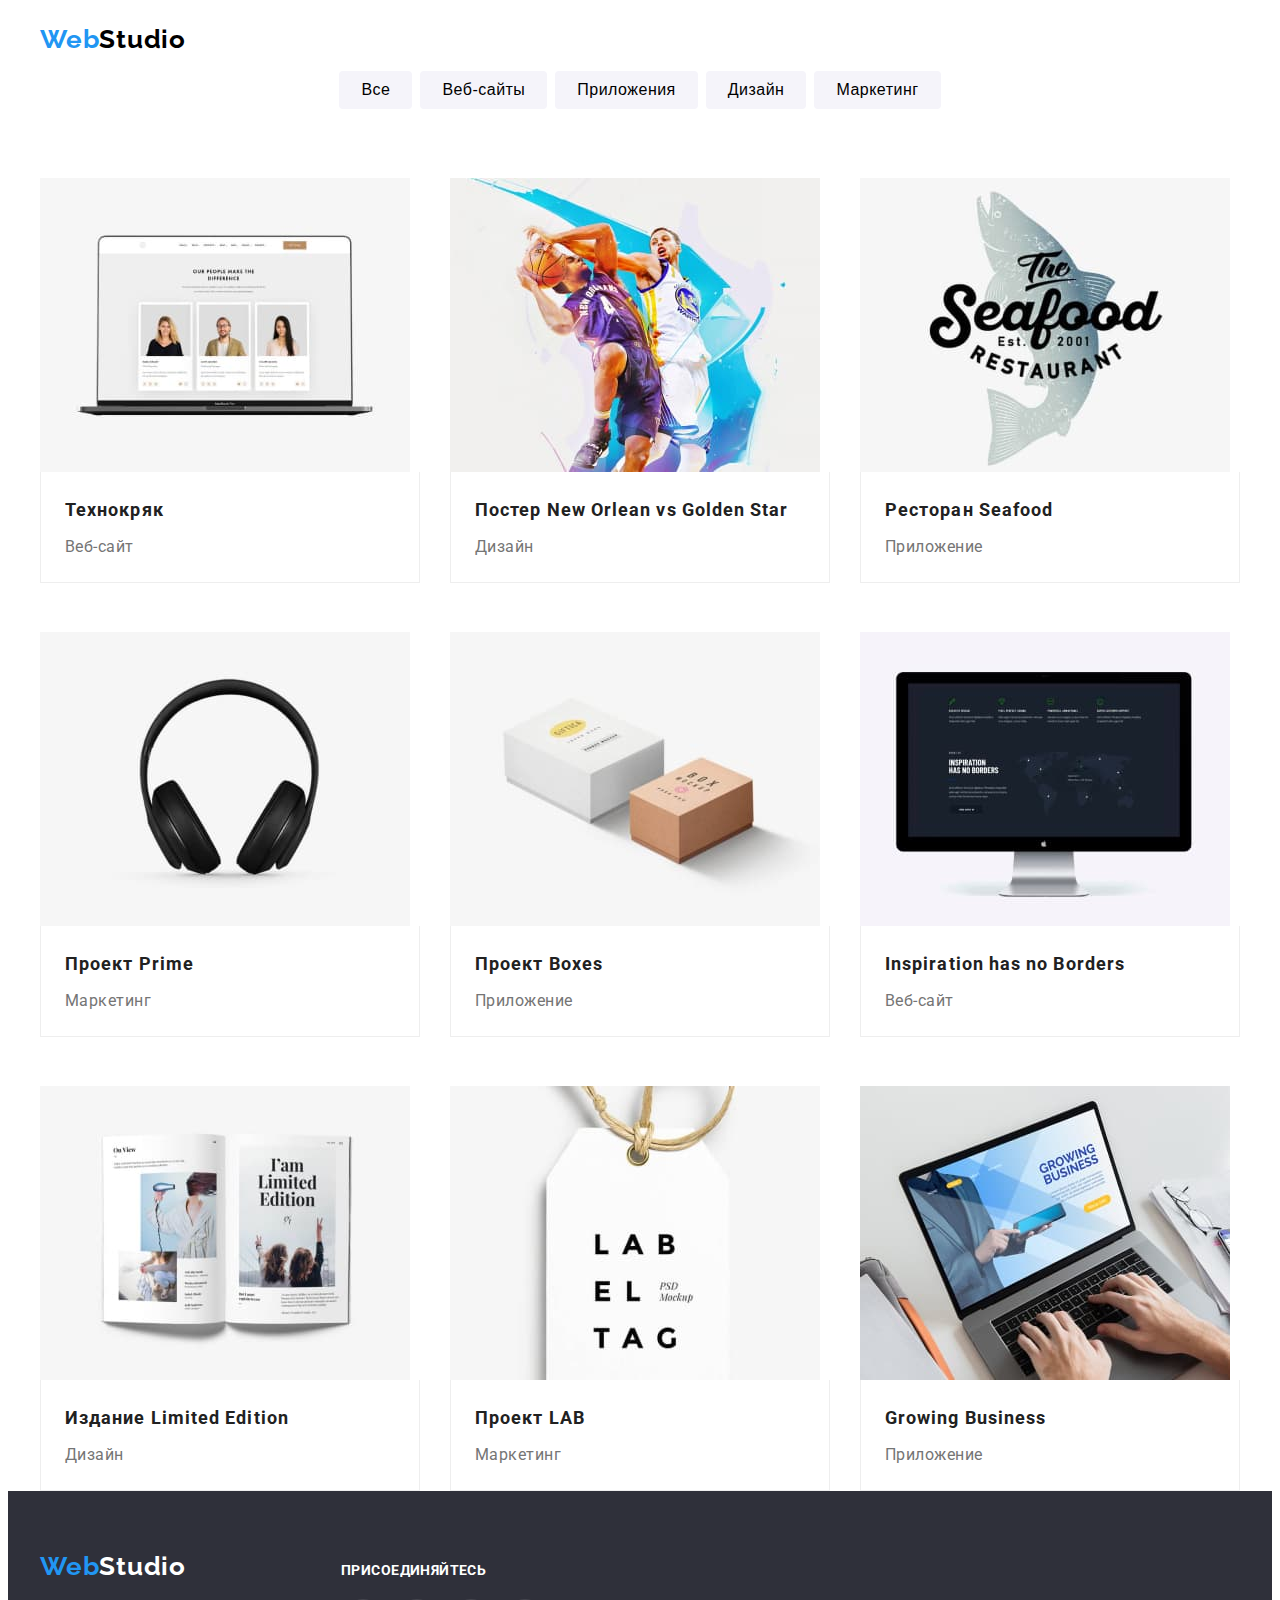
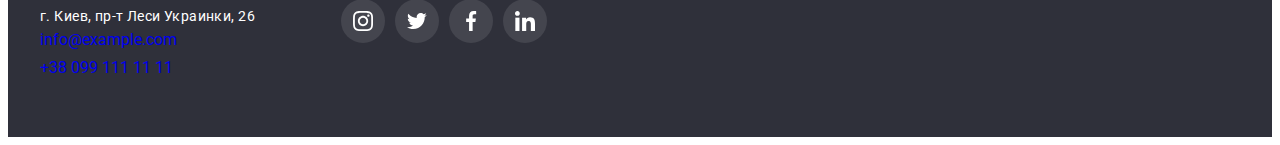
==== portfolio.html @ 6f2af901 "зробив мобільне модальне вікно" ====
<!DOCTYPE html>
<html lang="ru">

<head>
    <meta charset="UTF-8">
    <meta http-equiv="X-UA-Compatible" content="IE=edge">
    <meta name="viewport" content="width=device-width, initial-scale=1.0">
    <title lang="en">Portfolio</title>
    <link rel="stylesheet" href="https://cdnjs.cloudflare.com/ajax/libs/modern-normalize/1.0.0/modern-normalize.min.css"
        integrity="sha512-ISS7cAi1PEhQ8jnbJpJZMd29NlhNj4AWYyLOSp2CE/CsHxTCu+r+t0D2yoJudVrd0/8fTVPUVDzY5Tvli75u/g=="
        crossorigin="anonymous" />
    <link rel="preconnect" href="https://fonts.gstatic.com">
    <link
        href="https://fonts.googleapis.com/css2?family=Raleway:wght@700&family=Roboto:wght@400;500;700;900&display=swap"
        rel="stylesheet">
    <link rel="stylesheet" href="./css/main.min.css">
</head>
<body>
    <header class="header">
        <div class="container-header">
            <nav class="navigation">
                <a class="logo link" href="">
                    <h2 class="logo_text" lang="en">Web<span class="logo_white_theme">Studio</span></h2>
                </a>
                <ul class="navigation__list list">
                    <li class="navigation__list-item">
                        <a class="navigation__list-link link" href="./index.html">Студия</a>
                    </li>
                    <li class="navigation__list-item">
                        <a class="navigation__list-link link current" href="./portfolio.html">Портфолио</a>
                    </li>
                    <li class="navigation__list-item">
                        <a class="navigation__list-link link" href="">Контакты</a>
                    </li>
                </ul>
            </nav>
            
            <ul class="contacts__link list">
                <li class="contacts__link-list-item" >
                    <a class="address__list-mail link" href="mailto:info@devstudio.com" lang="en">
                        <svg class="contacts__link-envelope">
                            <use href="./images/icons.svg#icon-contacts__link-envelope-hover"></use>
                        </svg>
                        info@devstudio.com</a>
                </li>
                <li class="contacts__link-list-item" >
                    
                    <a class="address__list-tel link" href="tel:+380961111111">
                        <svg class="contacts__link-phone">
                            <use href="./images/icons.svg#icon-smartcontacts__link-phone"></use>
                        </svg>
                        +38 096 111 11 11</a>
                </li>
            </ul>
        </div>
    </header>

    <!-- MAIN -->
    <main class="portfolio">
        <section class="portfolio__navigation">
            <div class="container">
                <ul class="portfolio__navigation-modal-btn list">
                    <li class="portfolio__modal-btn-item">
                        <button class="portfolio__btn-navigation link" type="button">Все</button>
                    </li>
                    <li class="portfolio__modal-btn-item">
                        <button class="portfolio__btn-navigation link" type="button">Веб-сайты</button>
                    </li>
                    <li class="portfolio__modal-btn-item">
                        <button class="portfolio__btn-navigation link" type="button">Приложения</button>
                    </li>
                    <li class="portfolio__modal-btn-item">
                        <button class="portfolio__btn-navigation link" type="button">Дизайн</button>
                    </li>
                    <li class="portfolio__modal-btn-item">
                        <button class="portfolio__btn-navigation link" type="button">Маркетинг</button>
                    </li>
                </ul>
        
                <ul class="work-list list">
                    <li class="work-list__item">
                        <a href="" class="work-list__link link">
                            <div class="work-list__content-wrapper">
                                <img src="./images/portfolio/portfolio-img-3.jpg" alt="Photo" width="370" height="294">
                                    <p class="overlay">Технокряк это современная площадка распространения коронавируса. Компании используют эту платформу для цифрового
                                    шпионажа и атак на защищённые сервера конкурентов.</p>
                                </div>
                            <div class="work-list__container-wrapper">
                                <h3 class="work-list__title">Технокряк</h3>
                            <p class="work-list__description">Веб-сайт</p>    
                            </div>
                        </a>
                    </li>
                    <li class="work-list__item">
                        <a href="" class="work-list__link link">
                            <div class="work-list__content-wrapper">
                                <img src="./images/portfolio/portfolio-img-2.jpg" alt="Photo" width="370" height="294">
                                    <p class="overlay">Технокряк это современная площадка распространения коронавируса. Компании используют эту платформу для цифрового
                                    шпионажа и атак на защищённые сервера конкурентов.</p>
                            </div>
                                <div class="work-list__container-wrapper">
                                    <h3 class="work-list__title">Постер <span lang="en">New Orlean vs Golden Star</span></h3>
                                    <p class="work-list__description">Дизайн</p>    
                                </div>
                            </a>
                    </li>
                    <li class="work-list__item">
                        <a href="" class="work-list__link link">
                            <div class="work-list__content-wrapper">
                                <img src="./images/portfolio/portfolio-img-1.jpg" alt="Photo" width="370" height="294">
                                    <p class="overlay">Технокряк это современная площадка распространения коронавируса. Компании используют эту платформу для цифрового
                                    шпионажа и атак на защищённые сервера конкурентов.</p>
                            </div>
                                <div class="work-list__container-wrapper">
                                    <h3 class="work-list__title">Ресторан <span lang="en">Seafood</span></h3>
                                        <p class="work-list__description">Приложение</p>    
                                </div>
                            </a>
                    </li>
                    <li class="work-list__item">
                            <a href="" class="work-list__link link">
                                <div class="work-list__content-wrapper">
                                    <img src="./images/portfolio/portfolio-img-4.jpg" alt="Photo" width="370" height="294">
                                        <p class="overlay">Технокряк это современная площадка распространения коронавируса. Компании используют эту платформу для цифрового
                                    шпионажа и атак на защищённые сервера конкурентов.</p>
                                </div>
                                    <div class="work-list__container-wrapper">
                                        <h3 class="work-list__title">Проект <span lang="en">Prime</span></h3>
                                            <p class="work-list__description">Маркетинг</p>    
                                    </div>
                            </a>
                    </li>
                    <li class="work-list__item">
                        <a href="" class="work-list__link link">
                            <div class="work-list__content-wrapper">
                                <img src="./images/portfolio/portfolio-img-5.jpg" alt="Photo" width="370" height="294">
                                    <p class="overlay">Технокряк это современная площадка распространения коронавируса. Компании используют эту платформу для цифрового
                                    шпионажа и атак на защищённые сервера конкурентов.</p>
                            </div>
                                <div class="work-list__container-wrapper">
                                        <h3 class="work-list__title">Проект <span lang="en">Boxes</span></h3>
                                        <p class="work-list__description">Приложение</p>    
                                    </div>
                                </a>
                    </li>
                    <li class="work-list__item">
                        <a href="" class="work-list__link link">
                            <div class="work-list__content-wrapper">
                                <img src="./images/portfolio/portfolio-img-6.jpg" alt="Photo" width="370" height="294">
                                    <p class="overlay">Технокряк это современная площадка распространения коронавируса. Компании используют эту платформу для цифрового
                                    шпионажа и атак на защищённые сервера конкурентов.</p>
                            </div>
                            <div class="work-list__container-wrapper">
                                <h3 class="work-list__title" lang="en">Inspiration has no Borders</h3>
                                    <p class="work-list__description">Веб-сайт</p>  
                                </div>
                            </a>
                    </li>
                    <li class="work-list__item">
                        <a href="" class="work-list__link link">
                            <div class="work-list__content-wrapper">
                                <img src="./images/portfolio/portfolio-img-7.jpg" alt="Photo" width="370" height="294">
                                    <p class="overlay">Технокряк это современная площадка распространения коронавируса. Компании используют эту платформу для цифрового
                                    шпионажа и атак на защищённые сервера конкурентов.</p>
                            </div>
                                <div class="work-list__container-wrapper">
                                    <h3 class="work-list__title">Издание <span lang="en">Limited Edition</span></h3>
                                        <p class="work-list__description">Дизайн</p>    
                            </div>
                        </a>
                    </li>
                    <li class="work-list__item">
                        <a href="" class="work-list__link link">
                            <div class="work-list__content-wrapper">
                                <img src="./images/portfolio/portfolio-img-8.jpg" alt="Photo" width="370" height="294">
                                    <p class="overlay">Технокряк это современная площадка распространения коронавируса. Компании используют эту платформу для цифрового
                                    шпионажа и атак на защищённые сервера конкурентов.</p>
                            </div>
                                <div class="work-list__container-wrapper">
                                    <h3 class="work-list__title">Проект <span lang="en">LAB</span></h3>
                                        <p class="work-list__description">Маркетинг</p>    
                            </div>
                        </a>
                    </li>
                    <li class="work-list__item">
                        <a href="" class="work-list__link link">
                            <div class="work-list__content-wrapper">
                                <img src="./images/portfolio/portfolio-img-9.jpg" alt="Photo" width="370" height="294">
                                    <p class="overlay">Технокряк это современная площадка распространения коронавируса. Компании используют эту платформу для цифрового
                                    шпионажа и атак на защищённые сервера конкурентов.</p>
                            </div>
                                <div class="work-list__container-wrapper">
                                    <h3 class="work-list__title"><span lang="en">Growing Business</span></h3>
                                        <p class="work-list__description">Приложение</p>    
                            </div>
                        </a>
                    </li>
                </ul>
            </div>
        </section>
    </main> 

    <footer class="footer">
        <div class="container-logo">
            <div class="container-address ">
                <nav class="navigation">
                    <a class="logo link" href="">
                            <h2 class="logo_text" lang="en">Web<span class="logo_dark_theme">Studio</span></h2>
                        </a>
                </nav>
                
                <address class="address">
                    <ul class="address__list list">
                        <li class="address__list-item" >
                            <a class="address__list-contact link" href="https://goo.gl/maps/BmeUKQfHhDsBWqQn6" target="_blank" rel="noopener noreferrer">г. Киев,
                                пр-т Леси Украинки, 26</a>
                            </li>
                            <li class="addres__list-item" >
                            <a class="address__list-mail link" href="mailto:info@example.com" lang="en">info@example.com</a>
                        </li>
                        <li class="addres__list-item" >
                            <a class="address__list-tel link" href="tel:+380991111111">+38 099 111 11 11</a>
                        </li>
                    </ul>
                </address>
            </div>
            
            <div class="container-footer">
                <h2 class="title-footer">присоединяйтесь</h2>
                
                <ul class="my-team__social-list-footer list">
                    <li class="my-team__social-link-item">
                        <a href="" class="footer-my-team__social-list-link link">
                            <svg class="footer-my-team__social-list-icon">
                                <use href="./images/icons.svg#icon-instagram"></use>
                            </svg>
                        </a>
                    </li>
                    <li class="my-team__social-link-item">
                        <a href="" class="footer-my-team__social-list-link link">
                            <svg class="footer-my-team__social-list-icon">
                                <use href="./images/icons.svg#icon-Group"></use>
                            </svg>
                        </a>
                    </li>
                    <li class="my-team__social-link-item">
                        <a href="" class="footer-my-team__social-list-link link">
                            <svg class="footer-my-team__social-list-icon">
                                <use href="./images/icons.svg#icon-facebook"></use>
                            </svg>
                        </a>
                    </li>
                    <li class="my-team__social-link-item">
                        <a href="" class="footer-my-team__social-list-link link">
                            <svg class="footer-my-team__social-list-icon">
                                <use href="./images/icons.svg#icon-linkedin"></use>
                            </svg>
                        </a>
                    </li>
                </ul>
            </div>
        </div>
    </footer>   
</body>
</html>
---- css/main.min.css ----
:root{--main-font: 'Roboto', sans-serif;--secondary-font: 'Raleway', sans-serif;--accent-color: #2196F3;--section-pt: 95px;--section-pb: 95px}.visually-hidden{position:absolute !important;clip:rect(1px 1px 1px 1px);clip:rect(1px, 1px, 1px, 1px);padding:0 !important;border:0 !important;height:1px !important;width:1px !important;overflow:hidden}body{font-family:var(--main-font);color:#212121}.link{text-decoration:none}.list{list-style:none}.address{font-style:normal;margin-top:20px;width:231px}h1,h2,h3,h4,h5,h6,p{margin:0}ul,ol{margin:0;padding:0}img{display:block}.container-header{padding-right:15px;padding-left:15px;display:flex;justify-content:space-between}@media screen and (min-width: 480px){.container-header{width:480px;margin:0 auto}}@media screen and (min-width: 768px){.container-header{width:768px}}@media screen and (min-width: 1200px){.container-header{width:1200px}}.container{padding-right:15px;padding-left:15px}@media screen and (min-width: 480px){.container{width:480px;margin:0 auto}}@media screen and (min-width: 768px){.container{width:768px}}@media screen and (min-width: 1200px){.container{width:1200px}}.header{padding-top:16px;padding-bottom:16px}.navigation__list{display:none}.contacts__link{display:none}.burger-btn{background-color:transparent;border:none;padding:0;padding-top:10px;padding-right:15px}.mobile-menu__close-btn{background-color:transparent;border:none;padding:0}.burger-icon{width:40px;height:40px;fill:#212121}.mobile-menu{position:fixed;top:0;left:50%;width:100vw;max-width:480px;height:100vh;background-color:red;padding:48px 40px;transform:translateY(-100%) translateX(-50%);transition:transform 250ms cubic-bezier(0.4, 10, 0.2, 1)}.is-open{transform:translateY(0) translateX(-50%)}.mob-menu__social-list{display:flex}.mobile-menu__close-btn{position:absolute;top:10px;right:15px}.mobile-menu__close-icon{height:40px;width:40px}.mobile-menu__item:not(:last-child){margin-bottom:32px}.mobile-menu__contact-list{margin-top:302px;margin-bottom:64px}.mobile-menu__link{font-weight:500;font-size:40px;line-height:1.18;letter-spacing:0.02em;color:#212121}.mobile-menu__contact-phone{font-weight:500;font-size:34px;line-height:1.18;letter-spacing:0.02em;color:#2196F3}.mobile-menu__contact-phone{margin-bottom:32px}.mob-menu__social-item:not(:last-child){margin-right:20px}.mobile-menu__contact-mail{font-weight:500;font-size:24px;line-height:1.17;letter-spacing:0.02em;color:#757575}.mob-menu__social-item{font-weight:500;font-size:18px;line-height:1.22;letter-spacing:0.02em;color:#2196F3}.title{font-weight:700;font-size:36px;line-height:1.17;text-align:center;letter-spacing:0.03em;margin-bottom:50px}.my-team__social-list{display:flex;align-items:center;justify-content:space-between}.my-team__social-list-link{display:flex;justify-content:center;align-items:center;width:44px;height:44px;border-radius:50%;background-color:#fff;transition:background-color 250ms cubic-bezier(0.4, 0, 0.2, 1)}.my-team__social-list-link:hover,.my-team__social-list-link:focus{background-color:var(--accent-color)}.my-team__social-list-link:hover .my-team__social-list-icon,.my-team__social-list-link:focus .my-team__social-list-icon{fill:#FFFFFF}.my-team__social-list-icon{fill:#AFB1B8;width:20px;height:20px;transition:fill 250ms cubic-bezier(0.4, 0, 0.2, 1)}.modal-btn{margin-left:auto;margin-right:auto;min-width:200px;padding:10px 32px;font-weight:700;font-size:16px;line-height:1.88;display:flex;align-items:center;text-align:center;letter-spacing:0.06em;color:#FFFFFF;border-radius:4px;background-color:var(--accent-color);border:none;transition:background-color 250ms cubic-bezier(0.4, 0, 0.2, 1)}.modal-btn:hover,.modal-btn:focus{background-color:#188CE8;cursor:pointer}.logo_text{font-family:var(--secondary-font);font-weight:700;font-size:26px;line-height:1.19;letter-spacing:0.03em;color:var(--accent-color)}.logo_dark_theme{color:#FFFFFF}.logo_white_theme{color:#000000}.navigation{display:flex;align-items:center}.hero__title{margin-right:auto;margin-left:auto;margin-bottom:30px;font-weight:900;font-size:44px;line-height:1.36;text-align:center;letter-spacing:0.06em;text-transform:uppercase;color:#FFFFFF}.hero{max-width:1600px;width:100%;padding-bottom:105px;padding-top:200px;background-image:linear-gradient(rgba(47,48,58,0.4), rgba(47,48,58,0.4)),url("../images/hero/bc.jpg");background-repeat:no-repeat;background-size:cover;margin-right:auto;margin-left:auto}.about-us__advantages-list-count{font-weight:700;font-size:14px;line-height:1.14;letter-spacing:0.03em;text-transform:uppercase}.about-us__advantages-list-description{font-weight:400;font-size:14px;line-height:1.71;letter-spacing:0.03em;color:#757575}.about-us__advantages-list-description{margin-top:10px}.my-team__job-post{font-weight:400;font-size:16px;line-height:1.19;text-align:center;letter-spacing:0.03em;color:#757575;margin-bottom:16px}.my-team{width:100%;background-color:#F5F4FA;margin:0 auto;padding-left:15px;padding-right:15px}.about-us__list{display:flex;align-items:center;margin-left:-30px;margin-top:-30px}.about-us__suptitle{flex-basis:calc(100% / 4 - 30px);margin-left:30px;margin-top:30px}.work-from{margin-left:-30px;margin-top:-30px;display:flex;align-items:center}.work-from__list-item{flex-basis:calc(100% / 3 - 30px);margin-left:30px;margin-top:30px}.about-us__picture_img{display:flex;align-items:center;justify-content:center;width:270px;height:120px;background:#F5F4FA;border-radius:4px;margin-bottom:30px}.about-us__picture-item{width:70px;height:70px}.my-team__parametr-img{width:270px;height:260px}.my-team__list{display:flex;align-items:center;margin-left:-30px;margin-top:-30px}.my-team__link-item{flex-basis:calc(100% / 3 - 30px);margin-left:30px;margin-top:30px;box-shadow:0px 1px 3px rgba(0,0,0,0.12),0px 1px 1px rgba(0,0,0,0.14),0px 2px 1px rgba(0,0,0,0.2)}.my-team__name-job-wrapper{padding-top:30px;padding-bottom:30px;padding-left:32px;padding-right:32px;border-radius:0px 0px 4px 4px;border-top:none;background-color:#fff}.current{color:#2196F3}.about-us-img{width:100%}.our-work__regular-client-link{display:flex;align-items:center;justify-content:center;height:90px;width:170px;fill:#AFB1B8;transition:fill 250ms cubic-bezier(0.4, 0, 0.2, 1),border 250ms cubic-bezier(0.4, 0, 0.2, 1)}.our-work__regular-client-list{display:flex;align-items:center;justify-content:space-between}.our-work__regular-client-list-icon{transition:fill 250ms cubic-bezier(0.4, 0, 0.2, 1),border 250ms cubic-bezier(0.4, 0, 0.2, 1)}.our-work__regular-client-link:hover .our-work__regular-client-list-icon,.our-work__regular-client-link:focus .our-work__regular-client-list-icon{fill:var(--accent-color)}.our-work__regular-client-link{border:1px solid #AFB1B8;box-sizing:border-box;border-radius:4px}.our-work__regular-client-link:hover,.our-work__regular-client-link:focus{border:1px solid #2196F3}.work-from__wrapper-about-containet{position:relative;justify-content:center}.work-from__wrapper-list-item{position:absolute;left:0;bottom:0;display:flex;padding-top:27px;padding-bottom:27px;width:100%;justify-content:center;font-style:normal;font-weight:700;font-size:14px;line-height:1.14;text-align:center;letter-spacing:0.03em;text-transform:uppercase;color:#FFFFFF;background-color:rgba(47,48,58,0.8)}.container-img{padding-bottom:var(--section-pb);width:1200px;margin:0 auto;padding-left:15px;padding-right:15px}.my-team__suptitle{font-weight:500;font-size:16px;line-height:1.19;text-align:center;letter-spacing:0.03em;margin-bottom:10px}.portfolio__btn-navigation{background-color:#F5F4FA;padding:6px 22px;font-weight:500;font-size:16px;line-height:1.63;text-align:center;letter-spacing:0.03em;border:none;border-radius:4px;transition:background-color 250ms cubic-bezier(0.4, 0, 0.2, 1)}.portfolio__btn-navigation:focus,.portfolio__btn-navigation:hover{background-color:var(--accent-color);cursor:pointer;color:#FFFFFF}.portfolio__modal-btn-item:hover,.portfolio__modal-btn-item:focus{box-shadow:0px 3px 1px rgba(0,0,0,0.1),0px 1px 2px rgba(0,0,0,0.08),0px 2px 2px rgba(0,0,0,0.12)}.portfolio__modal-btn-item:not(:last-child){margin-right:8px}.work-list__title{font-weight:700;font-size:18px;line-height:2;letter-spacing:0.06em;margin-bottom:4px;color:#212121}.work-list__description{font-weight:400;font-size:16px;line-height:1.88;letter-spacing:0.03em;color:#757575}.work-list__link{margin-left:30px;margin-top:30px}.work-list__item:hover{box-shadow:0px 1px 1px rgba(0,0,0,0.12),0px 4px 4px rgba(0,0,0,0.06),1px 4px 6px rgba(0,0,0,0.16)}.email-form__title-mailing{font-weight:700;font-size:14px;line-height:1.14;letter-spacing:0.03em;text-transform:uppercase;color:#FFFFFF}.email-form__mailing-icon{width:358px;height:50px;padding:15px 16px;border:1px solid rgba(255,255,255,0.3);display:flex;align-items:center;background-color:#2F303A;color:#ffffff;resize:none}.email-form{margin-left:93px}.email-form__title-mailing{padding-bottom:20px}.email-form__icon-telegram{margin-left:9px}.email-form__mailing-section{display:flex}.email-form__btn{width:200px;height:50px;background-color:var(--accent-color);margin-left:12px;display:flex;align-items:center;justify-content:center;cursor:pointer;box-shadow:0px 4px 4px rgba(0,0,0,0.15);border-radius:4px}.email-form__mailing-label{border:1px solid rgba(255,255,255,0.3);box-sizing:border-box;filter:drop-shadow(0px 4px 4px rgba(0,0,0,0.15));border-radius:4px}.title-footer{font-weight:700;font-size:14px;line-height:1.14;letter-spacing:0.03em;text-transform:uppercase;color:#FFFFFF;margin-bottom:20px}.my-team__social-list-footer{display:flex;align-items:center}.footer-my-team__social-list-icon{fill:#FFFFFF;width:20px;height:20px}.footer-my-team__social-list-link{display:flex;align-items:center;justify-content:center;height:44px;width:44px;border-radius:50%;background-color:rgba(255,255,255,0.1);transition:background-color 250ms cubic-bezier(0.4, 0, 0.2, 1)}.footer-my-team__social-list-link:hover,.footer-my-team__social-list-link:focus{background-color:#2196F3}.my-team__social-link-item:not(:last-child){margin-right:10px}.address__list-contact{font-weight:400;font-size:14px;line-height:2;letter-spacing:0.03em;color:#FFFFFF}.address__list-contact:hover,.address__list-contact:focus{color:var(--accent-color)}.container-logo{display:flex;width:1200px;margin:0 auto;padding-right:15px;padding-left:15px;padding-top:60px;padding-bottom:60px}.container-footer{margin-left:70px;padding-top:12px}.addres__list-item:not(:last-child){margin-bottom:9px}.footer{background:#2F303A}.portfolio__navigation-modal-btn{display:flex;align-items:center;justify-content:center;padding-bottom:50px}.work-list{display:flex;flex-wrap:wrap;align-items:center;margin-top:-30px;margin-left:-30px}.work-list__item{flex-basis:calc(100% / 3 - 30px);margin-top:30px;margin-left:30px}.work-list__container-wrapper{padding-top:20px;padding-bottom:20px;background:#FFFFFF;border:1px solid #EEEEEE;box-sizing:border-box;border-top:none;padding-left:24px;padding-right:24px}.work-list__content-wrapper{position:relative;overflow:hidden}.backdrop{position:fixed;top:0;left:0;width:100vw;height:100vh;background-color:rgba(0,0,0,0.5);transition:all 250ms cubic-bezier(0.4, 0, 0.2, 1)}.modal{position:absolute;top:50%;left:50%;transform:translate(-50%, -50%);width:528px;height:580px;background-color:#ffffff;border-radius:4px;padding:40px}.modal__close-btn{position:absolute;top:8px;right:8px;width:30px;height:30px;background:#FFFFFF;border:1px solid rgba(0,0,0,0.1);border-radius:50%;cursor:pointer;display:flex;align-items:center;transition:fill 250ms cubic-bezier(0.4, 0, 0.2, 1)}.is-hidden{opacity:0;visibility:hidden;pointer-events:none}.modal__title-icon{font-weight:700;font-size:20px;line-height:1.15;text-align:center;letter-spacing:0.03em;color:#212121}.modal__title-icon{margin-bottom:12px}.modal__form{display:flex;flex-direction:column}.modal__form-input{width:100%;height:40px;border:1px solid rgba(33,33,33,0.2);border-radius:4px;padding-left:42px;transition:border 250ms cubic-bezier(0.4, 0, 0.2, 1)}.modal__form-input:focus{outline:none;border-color:var(--accent-color)}.modal__form-field:not(:first-child){margin-top:10px}.modal__title-text{font-weight:400;font-size:12px;line-height:1.16;letter-spacing:0.01em;color:#757575}.modal__form-icon{position:absolute;display:block;top:50%;left:12px;transform:translateY(-50%);transition:fill 250ms cubic-bezier(0.4, 0, 0.2, 1)}.modal__form-input:focus+.modal__form-icon{fill:var(--accent-color)}.modal__form-input-wrapper{display:block;position:relative;margin-top:4px}.modal__form-message{width:100%;height:120px;border:1px solid rgba(33,33,33,0.2);border-radius:4px;padding:12px 16px;resize:none;margin-top:4px;transition:border-color 250ms cubic-bezier(0.4, 0, 0.2, 1)}.modal__form-message::placeholder{color:gba(117, 117, 117, 0.5)}.modal__form-message:focus{outline:none;border-color:var(--accent-color)}.modal-checkbox-desc{font-weight:normal;font-size:14px;line-height:2;letter-spacing:0.03em;color:#757575;display:flex;align-items:center;margin-top:20px}.modal-checkbox-desc:before{content:"";display:block;height:16px;width:16px;border:1px solid #757575;border-radius:2px;cursor:pointer;margin-right:8px}.modal__form-term:checked+.modal-checkbox-desc::before{background-image:url("../images/icon check.svg");background-color:#2196F3;background-position:center}.modal__form-term:focus+.modal-checkbox-desc::before{outline:2px solid var(--accent-color)}.modal__form-btn{font-weight:700;font-size:16px;line-height:1.88;align-items:center;text-align:center;letter-spacing:0.06em;align-self:center;min-width:200px;height:50px;cursor:pointer;color:#FFFFFF;background:#2196F3;box-shadow:0px 4px 4px rgba(0,0,0,0.15);border-radius:4px;border:none;transition:background-color 250ms cubic-bezier(0.4, 0, 0.2, 1);margin-top:30px}.modal__form-btn:hover,.modal__form-btn:focus{background:#188CE8}.modal__form-btn:focus,.modal__form-btn:hover{fill:#2196F3}.overlay{position:absolute;top:0;left:0;height:100%;background-color:rgba(33,150,243,0.9);padding:64px 24px;color:#FFFFFF;transform:translateY(100%);transition:transform 250ms cubic-bezier(0.4, 0, 0.2, 1);font-style:normal;font-weight:400;font-size:18px;line-height:1.56;letter-spacing:0.03em}.work-list__link:hover .overlay,.work-list__link:focus .overlay{transform:translateY(0)}
/*# sourceMappingURL=main.min.css.map */
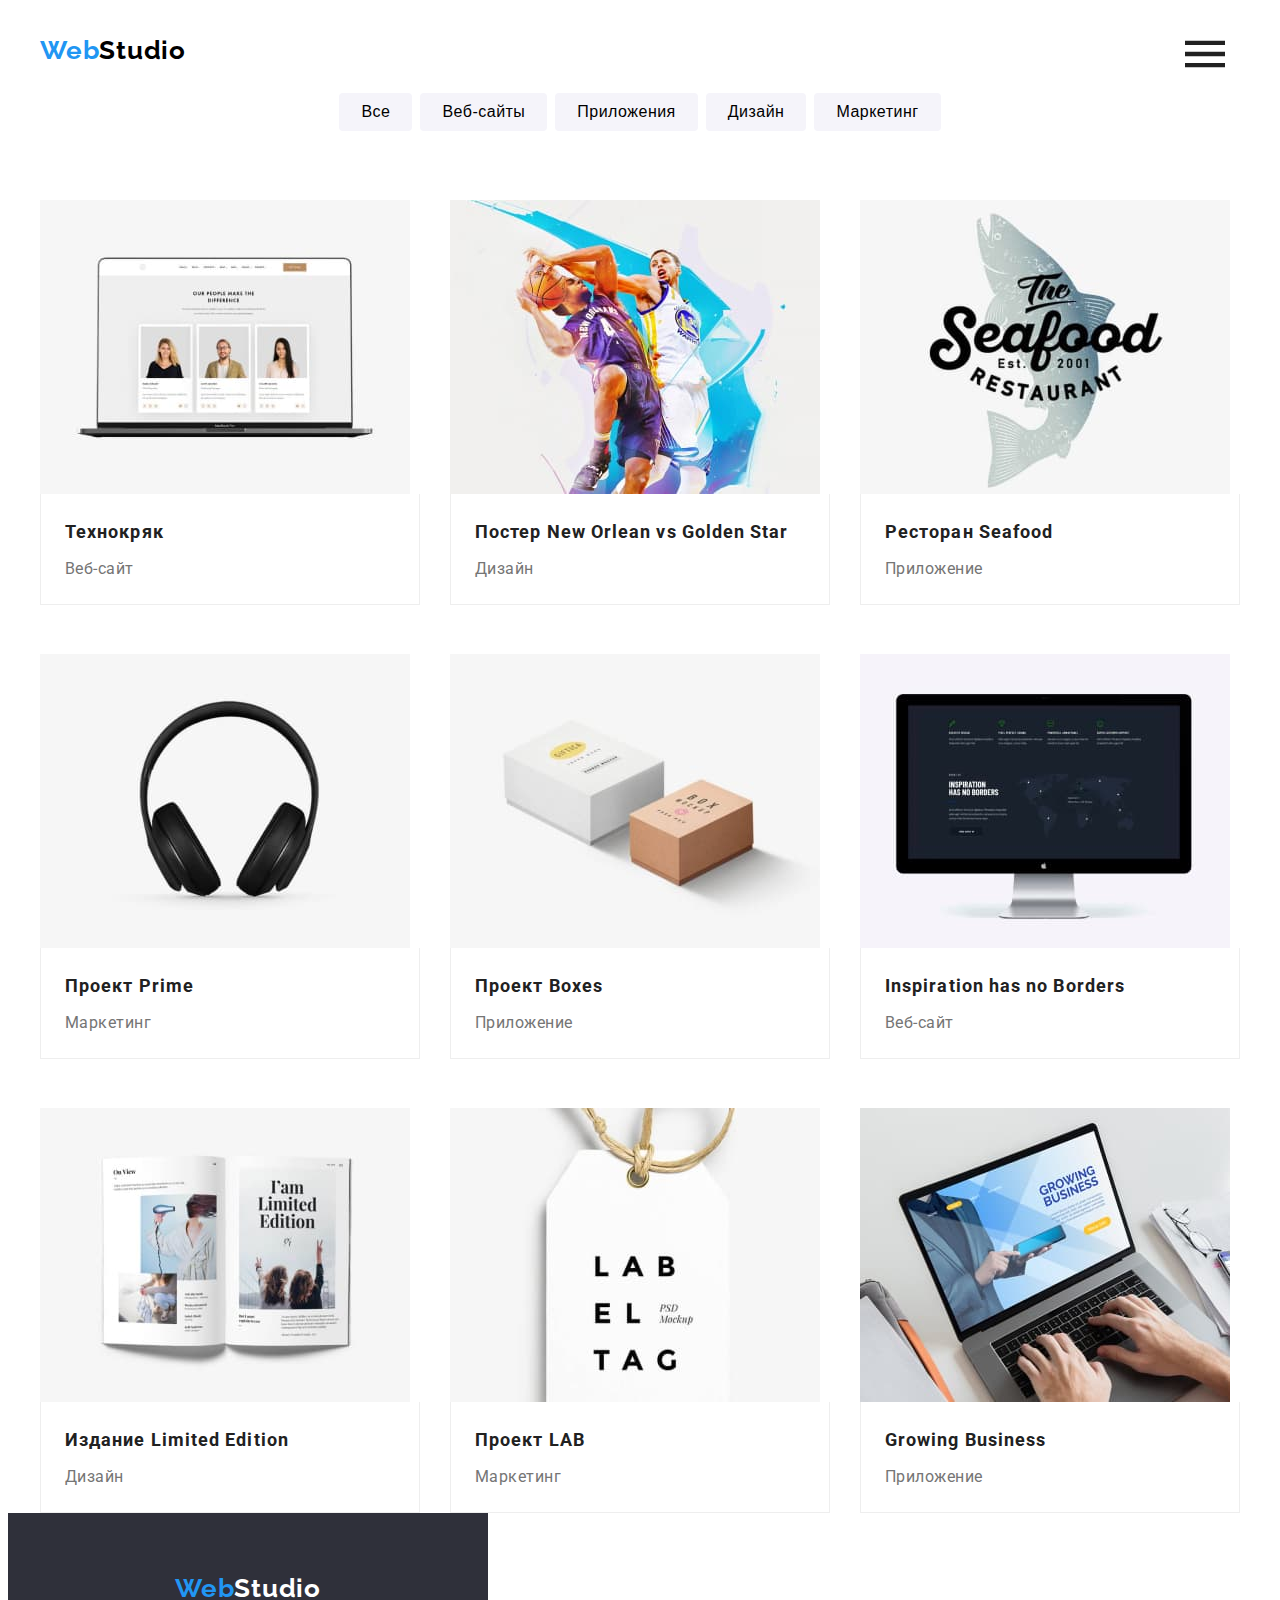
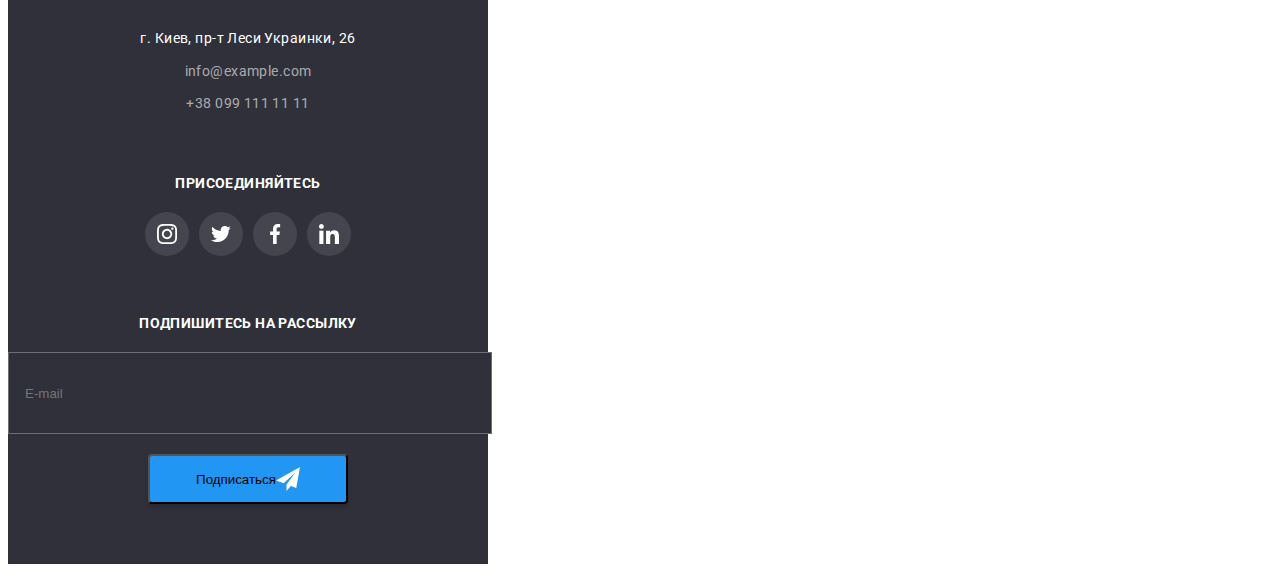
==== commit d02c8494: "додав розмітку" ====
--- a/portfolio.html
+++ b/portfolio.html
@@ -20,22 +20,27 @@
         <div class="container-header">
             <nav class="navigation">
                 <a class="logo link" href="">
-                    <h2 class="logo_text" lang="en">Web<span class="logo_white_theme">Studio</span></h2>
+                    <h2 class="logo_text " lang="en">Web<span class="logo_white_theme">Studio</span></h2>
                 </a>
-                <ul class="navigation__list list">
+                <!-- <ul class="navigation__list list">
                     <li class="navigation__list-item">
-                        <a class="navigation__list-link link" href="./index.html">Студия</a>
-                    </li>
-                    <li class="navigation__list-item">
-                        <a class="navigation__list-link link current" href="./portfolio.html">Портфолио</a>
-                    </li>
-                    <li class="navigation__list-item">
-                        <a class="navigation__list-link link" href="">Контакты</a>
-                    </li>
-                </ul>
+                        <a class="navigation__list-link link current" href="./index.html">Студия</a>
+                    </li>
+                    <li class="navigation__list-item ">
+                        <a class="navigation__list-link link " href="./portfolio.html">Портфолио</a>
+                    </li>
+                    <li class="navigation__list-item ">
+                        <a class="navigation__list-link link " href="">Контакты</a>
+                    </li>
+                </ul> -->
             </nav>
+            <button type="button" class="burger-btn" data-menu-button>
+                <svg class="burger-icon">
+                    <use href="./images/icons.svg#burger"></use>
+                </svg>
+            </button>
             
-            <ul class="contacts__link list">
+            <!-- <ul class="contacts__link list">
                 <li class="contacts__link-list-item" >
                     <a class="address__list-mail link" href="mailto:info@devstudio.com" lang="en">
                         <svg class="contacts__link-envelope">
@@ -43,14 +48,57 @@
                         </svg>
                         info@devstudio.com</a>
                 </li>
-                <li class="contacts__link-list-item" >
-                    
+                <li class="contacts__link-list-item">
                     <a class="address__list-tel link" href="tel:+380961111111">
                         <svg class="contacts__link-phone">
                             <use href="./images/icons.svg#icon-smartcontacts__link-phone"></use>
                         </svg>
                         +38 096 111 11 11</a>
                 </li>
+            </ul> -->
+        </div>
+
+        <div class="mobile-menu" data-menu>
+            <button type="button" class="mobile-menu__close-btn" data-menu-close>
+                <svg class="mobile-menu__close-icon">
+                    <use href="./images/icons.svg#icon-close-btn"></use>
+                </svg>
+            </button>
+
+            <ul class="mobile-menu__list list">
+                <li class="mobile-menu__item">
+                    <a class="mobile-menu__link link" href="./index.html">Студия</a>
+                </li>
+                <li class="mobile-menu__item">
+                    <a class="mobile-menu__link link" href="./portfolio.html">Портфолио</a>
+                </li>
+                <li class="mobile-menu__item">
+                    <a href="" class="mobile-menu__link link">Контакты</a>
+                </li>
+            </ul>
+
+            <ul class="mobile-menu__contact-list list">
+                <li class="mobile-menu__contact-phone link">
+                    <a href="+380961111111" class="mobile-menu__phone-link">+38 096 111 11 11</a>
+                </li>
+                <li class="mobile-menu__contact-mail link">
+                    <a href="info@devstudio.com" class="mobile-menu__mail-link">info@devstudio.com</a>
+                </li>
+            </ul>
+
+            <ul class="mob-menu__social-list list">
+                <li class="mob-menu__social-item">
+                    <a href="" class="mob-menu__social-link link">Instagram</a>
+                </li>
+                <li class="mob-menu__social-item">
+                    <a href="" class="mob-menu__social-link link">Twitter</a>
+                </li>
+                <li class="mob-menu__social-item">
+                    <a href="" class="mob-menu__social-link link">Facebook</a>
+                </li>
+                <li class="mob-menu__social-item">
+                    <a href="" class="mob-menu__social-link link">LinkedIn</a>
+                </li>
             </ul>
         </div>
     </header>
@@ -200,66 +248,84 @@
         </section>
     </main> 
 
-    <footer class="footer">
-        <div class="container-logo">
-            <div class="container-address ">
-                <nav class="navigation">
-                    <a class="logo link" href="">
+    <footer class="footer"> 
+            <div class="footer__logo">
+                <div class="footer__address">
+                    <nav class="navigation">
+                        <a class="logo link" href="">
                             <h2 class="logo_text" lang="en">Web<span class="logo_dark_theme">Studio</span></h2>
                         </a>
-                </nav>
+                    </nav>
+                    
+                    <address class="address">
+                        <ul class="address__list list">
+                            <li class="address__list-item" >
+                                <a class="address__list-contact link" href="https://goo.gl/maps/BmeUKQfHhDsBWqQn6" target="_blank" rel="noopener noreferrer">г. Киев,
+                                пр-т Леси Украинки, 26</a>
+                               </li>
+                            <li class="address__list-item" >
+                                <a class="address__list-mail-footer link" href="mailto:info@example.com" lang="en">info@example.com</a>
+                            </li>
+                            <li class="address__list-item" >
+                                <a class="address__list-tel-footer link" href="tel:+380991111111">+38 099 111 11 11</a>
+                            </li>
+                        </ul>
+                    </address>
+                </div>
                 
-                <address class="address">
-                    <ul class="address__list list">
-                        <li class="address__list-item" >
-                            <a class="address__list-contact link" href="https://goo.gl/maps/BmeUKQfHhDsBWqQn6" target="_blank" rel="noopener noreferrer">г. Киев,
-                                пр-т Леси Украинки, 26</a>
-                            </li>
-                            <li class="addres__list-item" >
-                            <a class="address__list-mail link" href="mailto:info@example.com" lang="en">info@example.com</a>
+                <div class="footer__social-list">
+                    <h2 class="title-footer">присоединяйтесь</h2>
+                    
+                    <ul class="my-team__social-list-footer list">
+                        <li class="my-team__social-link-item">
+                            <a href="" class="footer-my-team__social-list-link link">
+                                <svg class="footer-my-team__social-list-icon">
+                                    <use href="./images/icons.svg#icon-instagram"></use>
+                                </svg>
+                            </a>
                         </li>
-                        <li class="addres__list-item" >
-                            <a class="address__list-tel link" href="tel:+380991111111">+38 099 111 11 11</a>
+                        <li class="my-team__social-link-item">
+                            <a href="" class="footer-my-team__social-list-link link">
+                                <svg class="footer-my-team__social-list-icon">
+                                    <use href="./images/icons.svg#icon-Group"></use>
+                                </svg>
+                            </a>
+                        </li>
+                        <li class="my-team__social-link-item">
+                            <a href="" class="footer-my-team__social-list-link link">
+                                <svg class="footer-my-team__social-list-icon">
+                                    <use href="./images/icons.svg#icon-facebook"></use>
+                                </svg>
+                            </a>
+                        </li>
+                        <li class="my-team__social-link-item">
+                            <a href="" class="footer-my-team__social-list-link link">
+                                <svg class="footer-my-team__social-list-icon">
+                                    <use href="./images/icons.svg#icon-linkedin"></use>
+                                </svg>
+                            </a>
                         </li>
                     </ul>
-                </address>
+                </div>
+
+                <div class="email-form ">
+                <p class="email-form__title-mailing">Подпишитесь на рассылку</p>
+                    <form action="#" class="email-form__mailing-section" name="mail">
+                        <label class="email-form__mailing-label">
+                            <input type="email" class="email-form__mailing-icon" placeholder="E-mail">
+                        </label>
+                        <button type="submit" class="email-form__btn"> Подписаться
+                            <svg class="email-form__icon-telegram"
+                            height="24px" 
+                            width="24px">
+                                <use href="./images/icons.svg#icon-icon-send" ></use>
+                            </svg>
+                        </button>
+                    </form>
+                </div>
             </div>
-            
-            <div class="container-footer">
-                <h2 class="title-footer">присоединяйтесь</h2>
-                
-                <ul class="my-team__social-list-footer list">
-                    <li class="my-team__social-link-item">
-                        <a href="" class="footer-my-team__social-list-link link">
-                            <svg class="footer-my-team__social-list-icon">
-                                <use href="./images/icons.svg#icon-instagram"></use>
-                            </svg>
-                        </a>
-                    </li>
-                    <li class="my-team__social-link-item">
-                        <a href="" class="footer-my-team__social-list-link link">
-                            <svg class="footer-my-team__social-list-icon">
-                                <use href="./images/icons.svg#icon-Group"></use>
-                            </svg>
-                        </a>
-                    </li>
-                    <li class="my-team__social-link-item">
-                        <a href="" class="footer-my-team__social-list-link link">
-                            <svg class="footer-my-team__social-list-icon">
-                                <use href="./images/icons.svg#icon-facebook"></use>
-                            </svg>
-                        </a>
-                    </li>
-                    <li class="my-team__social-link-item">
-                        <a href="" class="footer-my-team__social-list-link link">
-                            <svg class="footer-my-team__social-list-icon">
-                                <use href="./images/icons.svg#icon-linkedin"></use>
-                            </svg>
-                        </a>
-                    </li>
-                </ul>
-            </div>
-        </div>
-    </footer>   
+        </footer> 
+
+        <script src="./js/mobile-menu.js"></script>
 </body>
 </html>--- a/css/main.min.css
+++ b/css/main.min.css
@@ -1,2 +1,2 @@
-:root{--main-font: 'Roboto', sans-serif;--secondary-font: 'Raleway', sans-serif;--accent-color: #2196F3;--section-pt: 95px;--section-pb: 95px}.visually-hidden{position:absolute !important;clip:rect(1px 1px 1px 1px);clip:rect(1px, 1px, 1px, 1px);padding:0 !important;border:0 !important;height:1px !important;width:1px !important;overflow:hidden}body{font-family:var(--main-font);color:#212121}.link{text-decoration:none}.list{list-style:none}.address{font-style:normal;margin-top:20px;width:231px}h1,h2,h3,h4,h5,h6,p{margin:0}ul,ol{margin:0;padding:0}img{display:block}.container-header{padding-right:15px;padding-left:15px;display:flex;justify-content:space-between}@media screen and (min-width: 480px){.container-header{width:480px;margin:0 auto}}@media screen and (min-width: 768px){.container-header{width:768px}}@media screen and (min-width: 1200px){.container-header{width:1200px}}.container{padding-right:15px;padding-left:15px}@media screen and (min-width: 480px){.container{width:480px;margin:0 auto}}@media screen and (min-width: 768px){.container{width:768px}}@media screen and (min-width: 1200px){.container{width:1200px}}.header{padding-top:16px;padding-bottom:16px}.navigation__list{display:none}.contacts__link{display:none}.burger-btn{background-color:transparent;border:none;padding:0;padding-top:10px;padding-right:15px}.mobile-menu__close-btn{background-color:transparent;border:none;padding:0}.burger-icon{width:40px;height:40px;fill:#212121}.mobile-menu{position:fixed;top:0;left:50%;width:100vw;max-width:480px;height:100vh;background-color:red;padding:48px 40px;transform:translateY(-100%) translateX(-50%);transition:transform 250ms cubic-bezier(0.4, 10, 0.2, 1)}.is-open{transform:translateY(0) translateX(-50%)}.mob-menu__social-list{display:flex}.mobile-menu__close-btn{position:absolute;top:10px;right:15px}.mobile-menu__close-icon{height:40px;width:40px}.mobile-menu__item:not(:last-child){margin-bottom:32px}.mobile-menu__contact-list{margin-top:302px;margin-bottom:64px}.mobile-menu__link{font-weight:500;font-size:40px;line-height:1.18;letter-spacing:0.02em;color:#212121}.mobile-menu__contact-phone{font-weight:500;font-size:34px;line-height:1.18;letter-spacing:0.02em;color:#2196F3}.mobile-menu__contact-phone{margin-bottom:32px}.mob-menu__social-item:not(:last-child){margin-right:20px}.mobile-menu__contact-mail{font-weight:500;font-size:24px;line-height:1.17;letter-spacing:0.02em;color:#757575}.mob-menu__social-item{font-weight:500;font-size:18px;line-height:1.22;letter-spacing:0.02em;color:#2196F3}.title{font-weight:700;font-size:36px;line-height:1.17;text-align:center;letter-spacing:0.03em;margin-bottom:50px}.my-team__social-list{display:flex;align-items:center;justify-content:space-between}.my-team__social-list-link{display:flex;justify-content:center;align-items:center;width:44px;height:44px;border-radius:50%;background-color:#fff;transition:background-color 250ms cubic-bezier(0.4, 0, 0.2, 1)}.my-team__social-list-link:hover,.my-team__social-list-link:focus{background-color:var(--accent-color)}.my-team__social-list-link:hover .my-team__social-list-icon,.my-team__social-list-link:focus .my-team__social-list-icon{fill:#FFFFFF}.my-team__social-list-icon{fill:#AFB1B8;width:20px;height:20px;transition:fill 250ms cubic-bezier(0.4, 0, 0.2, 1)}.modal-btn{margin-left:auto;margin-right:auto;min-width:200px;padding:10px 32px;font-weight:700;font-size:16px;line-height:1.88;display:flex;align-items:center;text-align:center;letter-spacing:0.06em;color:#FFFFFF;border-radius:4px;background-color:var(--accent-color);border:none;transition:background-color 250ms cubic-bezier(0.4, 0, 0.2, 1)}.modal-btn:hover,.modal-btn:focus{background-color:#188CE8;cursor:pointer}.logo_text{font-family:var(--secondary-font);font-weight:700;font-size:26px;line-height:1.19;letter-spacing:0.03em;color:var(--accent-color)}.logo_dark_theme{color:#FFFFFF}.logo_white_theme{color:#000000}.navigation{display:flex;align-items:center}.hero__title{margin-right:auto;margin-left:auto;margin-bottom:30px;font-weight:900;font-size:44px;line-height:1.36;text-align:center;letter-spacing:0.06em;text-transform:uppercase;color:#FFFFFF}.hero{max-width:1600px;width:100%;padding-bottom:105px;padding-top:200px;background-image:linear-gradient(rgba(47,48,58,0.4), rgba(47,48,58,0.4)),url("../images/hero/bc.jpg");background-repeat:no-repeat;background-size:cover;margin-right:auto;margin-left:auto}.about-us__advantages-list-count{font-weight:700;font-size:14px;line-height:1.14;letter-spacing:0.03em;text-transform:uppercase}.about-us__advantages-list-description{font-weight:400;font-size:14px;line-height:1.71;letter-spacing:0.03em;color:#757575}.about-us__advantages-list-description{margin-top:10px}.my-team__job-post{font-weight:400;font-size:16px;line-height:1.19;text-align:center;letter-spacing:0.03em;color:#757575;margin-bottom:16px}.my-team{width:100%;background-color:#F5F4FA;margin:0 auto;padding-left:15px;padding-right:15px}.about-us__list{display:flex;align-items:center;margin-left:-30px;margin-top:-30px}.about-us__suptitle{flex-basis:calc(100% / 4 - 30px);margin-left:30px;margin-top:30px}.work-from{margin-left:-30px;margin-top:-30px;display:flex;align-items:center}.work-from__list-item{flex-basis:calc(100% / 3 - 30px);margin-left:30px;margin-top:30px}.about-us__picture_img{display:flex;align-items:center;justify-content:center;width:270px;height:120px;background:#F5F4FA;border-radius:4px;margin-bottom:30px}.about-us__picture-item{width:70px;height:70px}.my-team__parametr-img{width:270px;height:260px}.my-team__list{display:flex;align-items:center;margin-left:-30px;margin-top:-30px}.my-team__link-item{flex-basis:calc(100% / 3 - 30px);margin-left:30px;margin-top:30px;box-shadow:0px 1px 3px rgba(0,0,0,0.12),0px 1px 1px rgba(0,0,0,0.14),0px 2px 1px rgba(0,0,0,0.2)}.my-team__name-job-wrapper{padding-top:30px;padding-bottom:30px;padding-left:32px;padding-right:32px;border-radius:0px 0px 4px 4px;border-top:none;background-color:#fff}.current{color:#2196F3}.about-us-img{width:100%}.our-work__regular-client-link{display:flex;align-items:center;justify-content:center;height:90px;width:170px;fill:#AFB1B8;transition:fill 250ms cubic-bezier(0.4, 0, 0.2, 1),border 250ms cubic-bezier(0.4, 0, 0.2, 1)}.our-work__regular-client-list{display:flex;align-items:center;justify-content:space-between}.our-work__regular-client-list-icon{transition:fill 250ms cubic-bezier(0.4, 0, 0.2, 1),border 250ms cubic-bezier(0.4, 0, 0.2, 1)}.our-work__regular-client-link:hover .our-work__regular-client-list-icon,.our-work__regular-client-link:focus .our-work__regular-client-list-icon{fill:var(--accent-color)}.our-work__regular-client-link{border:1px solid #AFB1B8;box-sizing:border-box;border-radius:4px}.our-work__regular-client-link:hover,.our-work__regular-client-link:focus{border:1px solid #2196F3}.work-from__wrapper-about-containet{position:relative;justify-content:center}.work-from__wrapper-list-item{position:absolute;left:0;bottom:0;display:flex;padding-top:27px;padding-bottom:27px;width:100%;justify-content:center;font-style:normal;font-weight:700;font-size:14px;line-height:1.14;text-align:center;letter-spacing:0.03em;text-transform:uppercase;color:#FFFFFF;background-color:rgba(47,48,58,0.8)}.container-img{padding-bottom:var(--section-pb);width:1200px;margin:0 auto;padding-left:15px;padding-right:15px}.my-team__suptitle{font-weight:500;font-size:16px;line-height:1.19;text-align:center;letter-spacing:0.03em;margin-bottom:10px}.portfolio__btn-navigation{background-color:#F5F4FA;padding:6px 22px;font-weight:500;font-size:16px;line-height:1.63;text-align:center;letter-spacing:0.03em;border:none;border-radius:4px;transition:background-color 250ms cubic-bezier(0.4, 0, 0.2, 1)}.portfolio__btn-navigation:focus,.portfolio__btn-navigation:hover{background-color:var(--accent-color);cursor:pointer;color:#FFFFFF}.portfolio__modal-btn-item:hover,.portfolio__modal-btn-item:focus{box-shadow:0px 3px 1px rgba(0,0,0,0.1),0px 1px 2px rgba(0,0,0,0.08),0px 2px 2px rgba(0,0,0,0.12)}.portfolio__modal-btn-item:not(:last-child){margin-right:8px}.work-list__title{font-weight:700;font-size:18px;line-height:2;letter-spacing:0.06em;margin-bottom:4px;color:#212121}.work-list__description{font-weight:400;font-size:16px;line-height:1.88;letter-spacing:0.03em;color:#757575}.work-list__link{margin-left:30px;margin-top:30px}.work-list__item:hover{box-shadow:0px 1px 1px rgba(0,0,0,0.12),0px 4px 4px rgba(0,0,0,0.06),1px 4px 6px rgba(0,0,0,0.16)}.email-form__title-mailing{font-weight:700;font-size:14px;line-height:1.14;letter-spacing:0.03em;text-transform:uppercase;color:#FFFFFF}.email-form__mailing-icon{width:358px;height:50px;padding:15px 16px;border:1px solid rgba(255,255,255,0.3);display:flex;align-items:center;background-color:#2F303A;color:#ffffff;resize:none}.email-form{margin-left:93px}.email-form__title-mailing{padding-bottom:20px}.email-form__icon-telegram{margin-left:9px}.email-form__mailing-section{display:flex}.email-form__btn{width:200px;height:50px;background-color:var(--accent-color);margin-left:12px;display:flex;align-items:center;justify-content:center;cursor:pointer;box-shadow:0px 4px 4px rgba(0,0,0,0.15);border-radius:4px}.email-form__mailing-label{border:1px solid rgba(255,255,255,0.3);box-sizing:border-box;filter:drop-shadow(0px 4px 4px rgba(0,0,0,0.15));border-radius:4px}.title-footer{font-weight:700;font-size:14px;line-height:1.14;letter-spacing:0.03em;text-transform:uppercase;color:#FFFFFF;margin-bottom:20px}.my-team__social-list-footer{display:flex;align-items:center}.footer-my-team__social-list-icon{fill:#FFFFFF;width:20px;height:20px}.footer-my-team__social-list-link{display:flex;align-items:center;justify-content:center;height:44px;width:44px;border-radius:50%;background-color:rgba(255,255,255,0.1);transition:background-color 250ms cubic-bezier(0.4, 0, 0.2, 1)}.footer-my-team__social-list-link:hover,.footer-my-team__social-list-link:focus{background-color:#2196F3}.my-team__social-link-item:not(:last-child){margin-right:10px}.address__list-contact{font-weight:400;font-size:14px;line-height:2;letter-spacing:0.03em;color:#FFFFFF}.address__list-contact:hover,.address__list-contact:focus{color:var(--accent-color)}.container-logo{display:flex;width:1200px;margin:0 auto;padding-right:15px;padding-left:15px;padding-top:60px;padding-bottom:60px}.container-footer{margin-left:70px;padding-top:12px}.addres__list-item:not(:last-child){margin-bottom:9px}.footer{background:#2F303A}.portfolio__navigation-modal-btn{display:flex;align-items:center;justify-content:center;padding-bottom:50px}.work-list{display:flex;flex-wrap:wrap;align-items:center;margin-top:-30px;margin-left:-30px}.work-list__item{flex-basis:calc(100% / 3 - 30px);margin-top:30px;margin-left:30px}.work-list__container-wrapper{padding-top:20px;padding-bottom:20px;background:#FFFFFF;border:1px solid #EEEEEE;box-sizing:border-box;border-top:none;padding-left:24px;padding-right:24px}.work-list__content-wrapper{position:relative;overflow:hidden}.backdrop{position:fixed;top:0;left:0;width:100vw;height:100vh;background-color:rgba(0,0,0,0.5);transition:all 250ms cubic-bezier(0.4, 0, 0.2, 1)}.modal{position:absolute;top:50%;left:50%;transform:translate(-50%, -50%);width:528px;height:580px;background-color:#ffffff;border-radius:4px;padding:40px}.modal__close-btn{position:absolute;top:8px;right:8px;width:30px;height:30px;background:#FFFFFF;border:1px solid rgba(0,0,0,0.1);border-radius:50%;cursor:pointer;display:flex;align-items:center;transition:fill 250ms cubic-bezier(0.4, 0, 0.2, 1)}.is-hidden{opacity:0;visibility:hidden;pointer-events:none}.modal__title-icon{font-weight:700;font-size:20px;line-height:1.15;text-align:center;letter-spacing:0.03em;color:#212121}.modal__title-icon{margin-bottom:12px}.modal__form{display:flex;flex-direction:column}.modal__form-input{width:100%;height:40px;border:1px solid rgba(33,33,33,0.2);border-radius:4px;padding-left:42px;transition:border 250ms cubic-bezier(0.4, 0, 0.2, 1)}.modal__form-input:focus{outline:none;border-color:var(--accent-color)}.modal__form-field:not(:first-child){margin-top:10px}.modal__title-text{font-weight:400;font-size:12px;line-height:1.16;letter-spacing:0.01em;color:#757575}.modal__form-icon{position:absolute;display:block;top:50%;left:12px;transform:translateY(-50%);transition:fill 250ms cubic-bezier(0.4, 0, 0.2, 1)}.modal__form-input:focus+.modal__form-icon{fill:var(--accent-color)}.modal__form-input-wrapper{display:block;position:relative;margin-top:4px}.modal__form-message{width:100%;height:120px;border:1px solid rgba(33,33,33,0.2);border-radius:4px;padding:12px 16px;resize:none;margin-top:4px;transition:border-color 250ms cubic-bezier(0.4, 0, 0.2, 1)}.modal__form-message::placeholder{color:gba(117, 117, 117, 0.5)}.modal__form-message:focus{outline:none;border-color:var(--accent-color)}.modal-checkbox-desc{font-weight:normal;font-size:14px;line-height:2;letter-spacing:0.03em;color:#757575;display:flex;align-items:center;margin-top:20px}.modal-checkbox-desc:before{content:"";display:block;height:16px;width:16px;border:1px solid #757575;border-radius:2px;cursor:pointer;margin-right:8px}.modal__form-term:checked+.modal-checkbox-desc::before{background-image:url("../images/icon check.svg");background-color:#2196F3;background-position:center}.modal__form-term:focus+.modal-checkbox-desc::before{outline:2px solid var(--accent-color)}.modal__form-btn{font-weight:700;font-size:16px;line-height:1.88;align-items:center;text-align:center;letter-spacing:0.06em;align-self:center;min-width:200px;height:50px;cursor:pointer;color:#FFFFFF;background:#2196F3;box-shadow:0px 4px 4px rgba(0,0,0,0.15);border-radius:4px;border:none;transition:background-color 250ms cubic-bezier(0.4, 0, 0.2, 1);margin-top:30px}.modal__form-btn:hover,.modal__form-btn:focus{background:#188CE8}.modal__form-btn:focus,.modal__form-btn:hover{fill:#2196F3}.overlay{position:absolute;top:0;left:0;height:100%;background-color:rgba(33,150,243,0.9);padding:64px 24px;color:#FFFFFF;transform:translateY(100%);transition:transform 250ms cubic-bezier(0.4, 0, 0.2, 1);font-style:normal;font-weight:400;font-size:18px;line-height:1.56;letter-spacing:0.03em}.work-list__link:hover .overlay,.work-list__link:focus .overlay{transform:translateY(0)}
+:root{--main-font: 'Roboto', sans-serif;--secondary-font: 'Raleway', sans-serif;--accent-color: #2196F3;--section-pt: 95px;--section-pb: 95px}.visually-hidden{position:absolute !important;clip:rect(1px 1px 1px 1px);clip:rect(1px, 1px, 1px, 1px);padding:0 !important;border:0 !important;height:1px !important;width:1px !important;overflow:hidden}body{font-family:var(--main-font);color:#212121}.link{text-decoration:none}.list{list-style:none}.address{font-style:normal;margin-top:20px;width:231px}h1,h2,h3,h4,h5,h6,p{margin:0}ul,ol{margin:0;padding:0}img{display:block;max-width:100%;height:auto}.container-header{width:480px;padding-right:15px;padding-left:15px;display:flex;justify-content:space-between}.container{width:480px;padding-right:15px;padding-left:15px;margin:0 auto}@media screen and (min-width: 480px){.container-header{width:480px;margin:0 auto}}@media screen and (min-width: 768px){.container-header{width:768px}}@media screen and (min-width: 1200px){.container-header{width:1200px}}@media screen and (min-width: 480px){.container{width:480px;margin:0 auto}}@media screen and (min-width: 768px){.container{width:768px}}@media screen and (min-width: 1200px){.container{width:1200px}}.header{padding-top:16px;padding-bottom:16px}.navigation__list{display:none}.contacts__link{display:none}.burger-btn,.mobile-menu__close-btn{background-color:transparent;border:none;padding:0}.burger-icon{width:40px;height:40px;padding-top:10px;padding-right:15px;fill:#212121}.mobile-menu{position:fixed;top:0;left:50%;width:100vw;max-width:480px;height:100vh;background:#ffffff;padding:48px 40px;transform:translateY(-100%) translateX(-50%);transition:transform 250ms cubic-bezier(0.4, 10, 0.2, 1)}.is-open{transform:translateY(0) translateX(-50%)}.mob-menu__social-list{display:flex;flex-wrap:wrap}.mobile-menu__close-btn{position:absolute;top:10px;right:15px}.mobile-menu__close-icon{height:40px;width:40px}.mobile-menu__link{font-weight:500;font-size:40px;line-height:1.18;letter-spacing:0.02em;color:#212121}.mobile-menu__phone-link{font-weight:500;font-size:34px;line-height:40px;letter-spacing:0.02em;color:#2196F3}.mobile-menu__mail-link{font-weight:500;font-size:24px;line-height:28px;letter-spacing:0.02em;color:#757575}.mob-menu__social-item:not(:last-child){border-right:1px solid rgba(33,33,33,0.2);padding-right:10px}.mob-menu__social-item{font-weight:500;font-size:18px;line-height:1.22;letter-spacing:0.02em;color:#2196F3;padding-left:10px}.mobile-menu__contact-phone{margin-top:32px;margin-bottom:32px}.mobile-menu__contact-mail{margin-bottom:64px}.title{font-weight:700;text-align:center;font-size:28px;line-height:1.18;letter-spacing:0.03em;margin-bottom:30px}.modal-btn{margin-left:auto;margin-right:auto;min-width:200px;padding:10px 32px;font-weight:700;font-size:16px;line-height:1.88;display:flex;align-items:center;text-align:center;letter-spacing:0.06em;color:#FFFFFF;border-radius:4px;background-color:var(--accent-color);border:none;transition:background-color 250ms cubic-bezier(0.4, 0, 0.2, 1)}.modal-btn:hover,.modal-btn:focus{background-color:#188CE8;cursor:pointer}.logo_text{font-family:var(--secondary-font);font-weight:700;font-size:26px;line-height:1.19;letter-spacing:0.03em;color:var(--accent-color)}.logo_dark_theme{color:#FFFFFF}.logo_white_theme{color:#000000}.footer__address .navigation{justify-content:center;padding-top:60px}.address{margin:0 auto;margin-top:20px;padding-bottom:60px}.navigation{display:flex;align-items:center}.address__list-mail-footer{font-weight:400;font-size:14px;line-height:1.71;text-align:center;letter-spacing:0.03em;color:rgba(255,255,255,0.6)}.address__list-tel-footer{font-weight:normal;font-size:14px;line-height:1.71;text-align:center;letter-spacing:0.03em;color:rgba(255,255,255,0.6)}.address__list-contact{font-weight:normal;font-size:14px;line-height:1.71;text-align:center;letter-spacing:0.03em;color:#FFFFFF}.address__list-item{text-align:center}.address__list-item:not(:last-child){margin-bottom:8px}.title-footer{font-weight:700;font-size:14px;line-height:1.14;text-align:center;letter-spacing:0.03em;text-transform:uppercase;color:#FFFFFF;margin-bottom:20px}.hero{width:480px;height:400px;background-image:linear-gradient(rgba(47,48,58,0.4), rgba(47,48,58,0.4)),url(../images/hero/header-mob-img.jpg);padding-top:118px;padding-bottom:198px;background-size:480px 400px;margin-bottom:60px}@media (min-device-pixel-ratio: 2), (-webkit-min-device-pixel-ratio: 2), (-o-min-device-pixel-ratio: 2 / 1), (min-resolution: 192dpi), (min-resolution: 2dppx){.hero{background-image:url(../images/hero/header-mob-img@2х.jpg)}}.hero__title{font-weight:900;font-size:26px;line-height:1.6;text-align:center;letter-spacing:0.06em;text-transform:uppercase;color:#FFFFFF;margin-bottom:30px}.about-us{display:block}.about-us__picture-item{width:100%;background:#F5F4FA;border-radius:4px;margin-bottom:30px}.about-us__advantages-list-count{text-align:center;margin-bottom:10px}.about-us__suptitle:not(:last-child){margin-bottom:30px}.our-work__regular-client-list{display:flex;flex-wrap:wrap;padding-bottom:60px}.our-work__regular-client-list-item{max-width:210px;height:90px;border:1px solid #AFB1B8;box-sizing:border-box;border-radius:4px}.our-work__regular-client-list-item{display:flex;align-items:center;justify-content:center;margin-left:25px;margin-top:30px;flex-basis:calc((100% - 60px) / 2)}.our-work__regular-client-link{display:flex;flex-wrap:wrap;align-items:center;justify-content:center}.our-work__regular-client-list-icon{fill:#AFB1B8}.container-img{padding-bottom:var(--section-pb);width:1200px;margin:0 auto;padding-left:15px;padding-right:15px}.my-team__suptitle{font-weight:500;font-size:16px;line-height:1.19;text-align:center;letter-spacing:0.03em;margin-bottom:10px}.portfolio__btn-navigation{background-color:#F5F4FA;padding:6px 22px;font-weight:500;font-size:16px;line-height:1.63;text-align:center;letter-spacing:0.03em;border:none;border-radius:4px;transition:background-color 250ms cubic-bezier(0.4, 0, 0.2, 1)}.portfolio__btn-navigation:focus,.portfolio__btn-navigation:hover{background-color:var(--accent-color);cursor:pointer;color:#FFFFFF}.portfolio__modal-btn-item:hover,.portfolio__modal-btn-item:focus{box-shadow:0px 3px 1px rgba(0,0,0,0.1),0px 1px 2px rgba(0,0,0,0.08),0px 2px 2px rgba(0,0,0,0.12)}.portfolio__modal-btn-item:not(:last-child){margin-right:8px}.work-list__title{font-weight:700;font-size:18px;line-height:2;letter-spacing:0.06em;margin-bottom:4px;color:#212121}.work-list__description{font-weight:400;font-size:16px;line-height:1.88;letter-spacing:0.03em;color:#757575}.work-list__link{margin-left:30px;margin-top:30px}.work-list__item:hover{box-shadow:0px 1px 1px rgba(0,0,0,0.12),0px 4px 4px rgba(0,0,0,0.06),1px 4px 6px rgba(0,0,0,0.16)}.footer-my-team__social-list-icon{fill:#FFFFFF;width:20px;height:20px}.footer-my-team__social-list-link{display:flex;align-items:center;justify-content:center;height:44px;width:44px;border-radius:50%;background-color:rgba(255,255,255,0.1);transition:background-color 250ms cubic-bezier(0.4, 0, 0.2, 1)}.footer-my-team__social-list-link:hover,.footer-my-team__social-list-link:focus{background-color:#2196F3}.email-form__title-mailing{font-weight:700;font-size:14px;line-height:1.14;text-align:center;letter-spacing:0.03em;text-transform:uppercase;color:#FFFFFF;margin-top:60px;margin-bottom:20px}.email-form__mailing-icon{width:100%;max-width:450px;height:50px;padding:15px 16px;border:1px solid rgba(255,255,255,0.3);align-items:center;background-color:#2F303A;color:#ffffff;resize:none;margin-bottom:20px}.email-form__btn{width:200px;height:50px;background-color:var(--accent-color);margin-left:12px;display:flex;align-items:center;justify-content:center;cursor:pointer;box-shadow:0px 4px 4px rgba(0,0,0,0.15);border-radius:4px;box-sizing:border-box;margin:0 auto}.email-form__mailing-section{padding-bottom:60px}.footer{width:480px;background:#2F303A}.address__list-contact{font-weight:400;font-size:14px;line-height:2;letter-spacing:0.03em;color:#FFFFFF}.address__list-contact:hover,.address__list-contact:focus{color:var(--accent-color)}.portfolio__navigation-modal-btn{display:flex;align-items:center;justify-content:center;padding-bottom:50px}.work-list{display:flex;flex-wrap:wrap;align-items:center;margin-top:-30px;margin-left:-30px}.work-list__item{flex-basis:calc(100% / 3 - 30px);margin-top:30px;margin-left:30px}.work-list__container-wrapper{padding-top:20px;padding-bottom:20px;background:#FFFFFF;border:1px solid #EEEEEE;box-sizing:border-box;border-top:none;padding-left:24px;padding-right:24px}.work-list__content-wrapper{position:relative;overflow:hidden}.backdrop{position:fixed;top:0;left:0;width:100vw;height:100vh;background-color:rgba(0,0,0,0.5);transition:all 250ms cubic-bezier(0.4, 0, 0.2, 1)}.modal{position:absolute;top:50%;left:50%;transform:translate(-50%, -50%);width:528px;height:580px;background-color:#ffffff;border-radius:4px;padding:40px}.modal__close-btn{position:absolute;top:8px;right:8px;width:30px;height:30px;background:#FFFFFF;border:1px solid rgba(0,0,0,0.1);border-radius:50%;cursor:pointer;display:flex;align-items:center;transition:fill 250ms cubic-bezier(0.4, 0, 0.2, 1)}.is-hidden{opacity:0;visibility:hidden;pointer-events:none}.modal__title-icon{font-weight:700;font-size:20px;line-height:1.15;text-align:center;letter-spacing:0.03em;color:#212121}.modal__title-icon{margin-bottom:12px}.modal__form{display:flex;flex-direction:column}.modal__form-input{width:100%;height:40px;border:1px solid rgba(33,33,33,0.2);border-radius:4px;padding-left:42px;transition:border 250ms cubic-bezier(0.4, 0, 0.2, 1)}.modal__form-input:focus{outline:none;border-color:var(--accent-color)}.modal__form-field:not(:first-child){margin-top:10px}.modal__title-text{font-weight:400;font-size:12px;line-height:1.16;letter-spacing:0.01em;color:#757575}.modal__form-icon{position:absolute;display:block;top:50%;left:12px;transform:translateY(-50%);transition:fill 250ms cubic-bezier(0.4, 0, 0.2, 1)}.modal__form-input:focus+.modal__form-icon{fill:var(--accent-color)}.modal__form-input-wrapper{display:block;position:relative;margin-top:4px}.modal__form-message{width:100%;height:120px;border:1px solid rgba(33,33,33,0.2);border-radius:4px;padding:12px 16px;resize:none;margin-top:4px;transition:border-color 250ms cubic-bezier(0.4, 0, 0.2, 1)}.modal__form-message::placeholder{color:gba(117, 117, 117, 0.5)}.modal__form-message:focus{outline:none;border-color:var(--accent-color)}.modal-checkbox-desc{font-weight:normal;font-size:14px;line-height:2;letter-spacing:0.03em;color:#757575;display:flex;align-items:center;margin-top:20px}.modal-checkbox-desc:before{content:"";display:block;height:16px;width:16px;border:1px solid #757575;border-radius:2px;cursor:pointer;margin-right:8px}.modal__form-term:checked+.modal-checkbox-desc::before{background-image:url("../images/icon check.svg");background-color:#2196F3;background-position:center}.modal__form-term:focus+.modal-checkbox-desc::before{outline:2px solid var(--accent-color)}.modal__form-btn{font-weight:700;font-size:16px;line-height:1.88;align-items:center;text-align:center;letter-spacing:0.06em;align-self:center;min-width:200px;height:50px;cursor:pointer;color:#FFFFFF;background:#2196F3;box-shadow:0px 4px 4px rgba(0,0,0,0.15);border-radius:4px;border:none;transition:background-color 250ms cubic-bezier(0.4, 0, 0.2, 1);margin-top:30px}.modal__form-btn:hover,.modal__form-btn:focus{background:#188CE8}.modal__form-btn:focus,.modal__form-btn:hover{fill:#2196F3}.overlay{position:absolute;top:0;left:0;height:100%;background-color:rgba(33,150,243,0.9);padding:64px 24px;color:#FFFFFF;transform:translateY(100%);transition:transform 250ms cubic-bezier(0.4, 0, 0.2, 1);font-style:normal;font-weight:400;font-size:18px;line-height:1.56;letter-spacing:0.03em}.work-list__link:hover .overlay,.work-list__link:focus .overlay{transform:translateY(0)}.my-team{width:480px;margin-top:60px;background:#F5F4FA}.my-team__social-list-footer{display:flex;align-items:center;justify-content:center}.my-team__social-link-item:not(:last-child){margin-right:10px}.my-team__social-list-icon{fill:#AFB1B8;width:20px;height:20px;transition:fill 250ms cubic-bezier(0.4, 0, 0.2, 1)}.my-team__social-list{display:flex;align-items:center;justify-content:center}.my-team__social-list-link{display:flex;justify-content:center;align-items:center;width:44px;height:44px;border-radius:50%;background-color:#fff;transition:background-color 250ms cubic-bezier(0.4, 0, 0.2, 1)}.my-team__social-list-link:hover,.my-team__social-list-link:focus{background-color:var(--accent-color)}.my-team__social-list-link:hover .my-team__social-list-icon,.my-team__social-list-link:focus .my-team__social-list-icon{fill:#FFFFFF}.my-team__list{display:block;margin:0 auto;padding-bottom:60px}.my-team__job-post{text-align:center;margin-bottom:16px}.my-team__name-job-wrapper{padding-top:30px;padding-bottom:24px;box-shadow:0px 1px 3px rgba(0,0,0,0.12),0px 1px 1px rgba(0,0,0,0.14),0px 2px 1px rgba(0,0,0,0.2);border-radius:0px 0px 4px 4px}.title{padding-top:60px}.my-team__link-item:not(:last-child){margin-bottom:30px}
 /*# sourceMappingURL=main.min.css.map */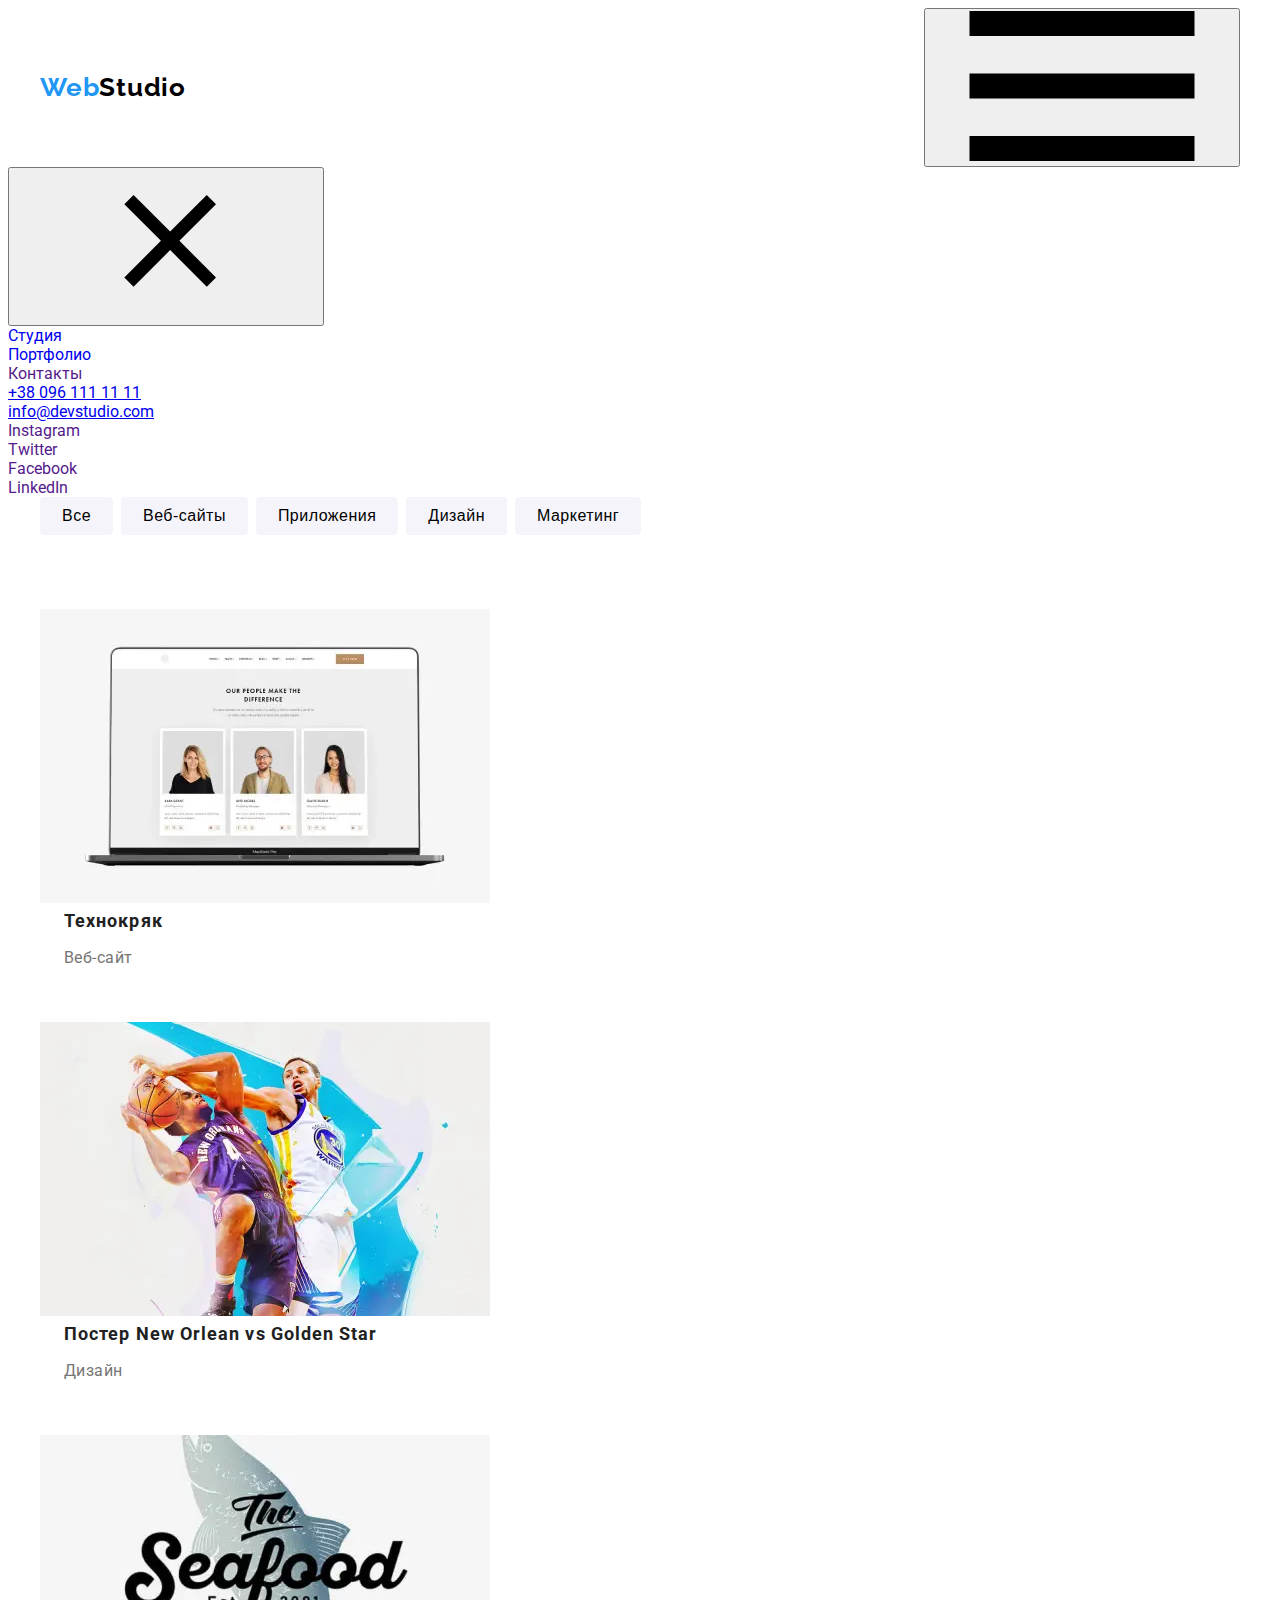
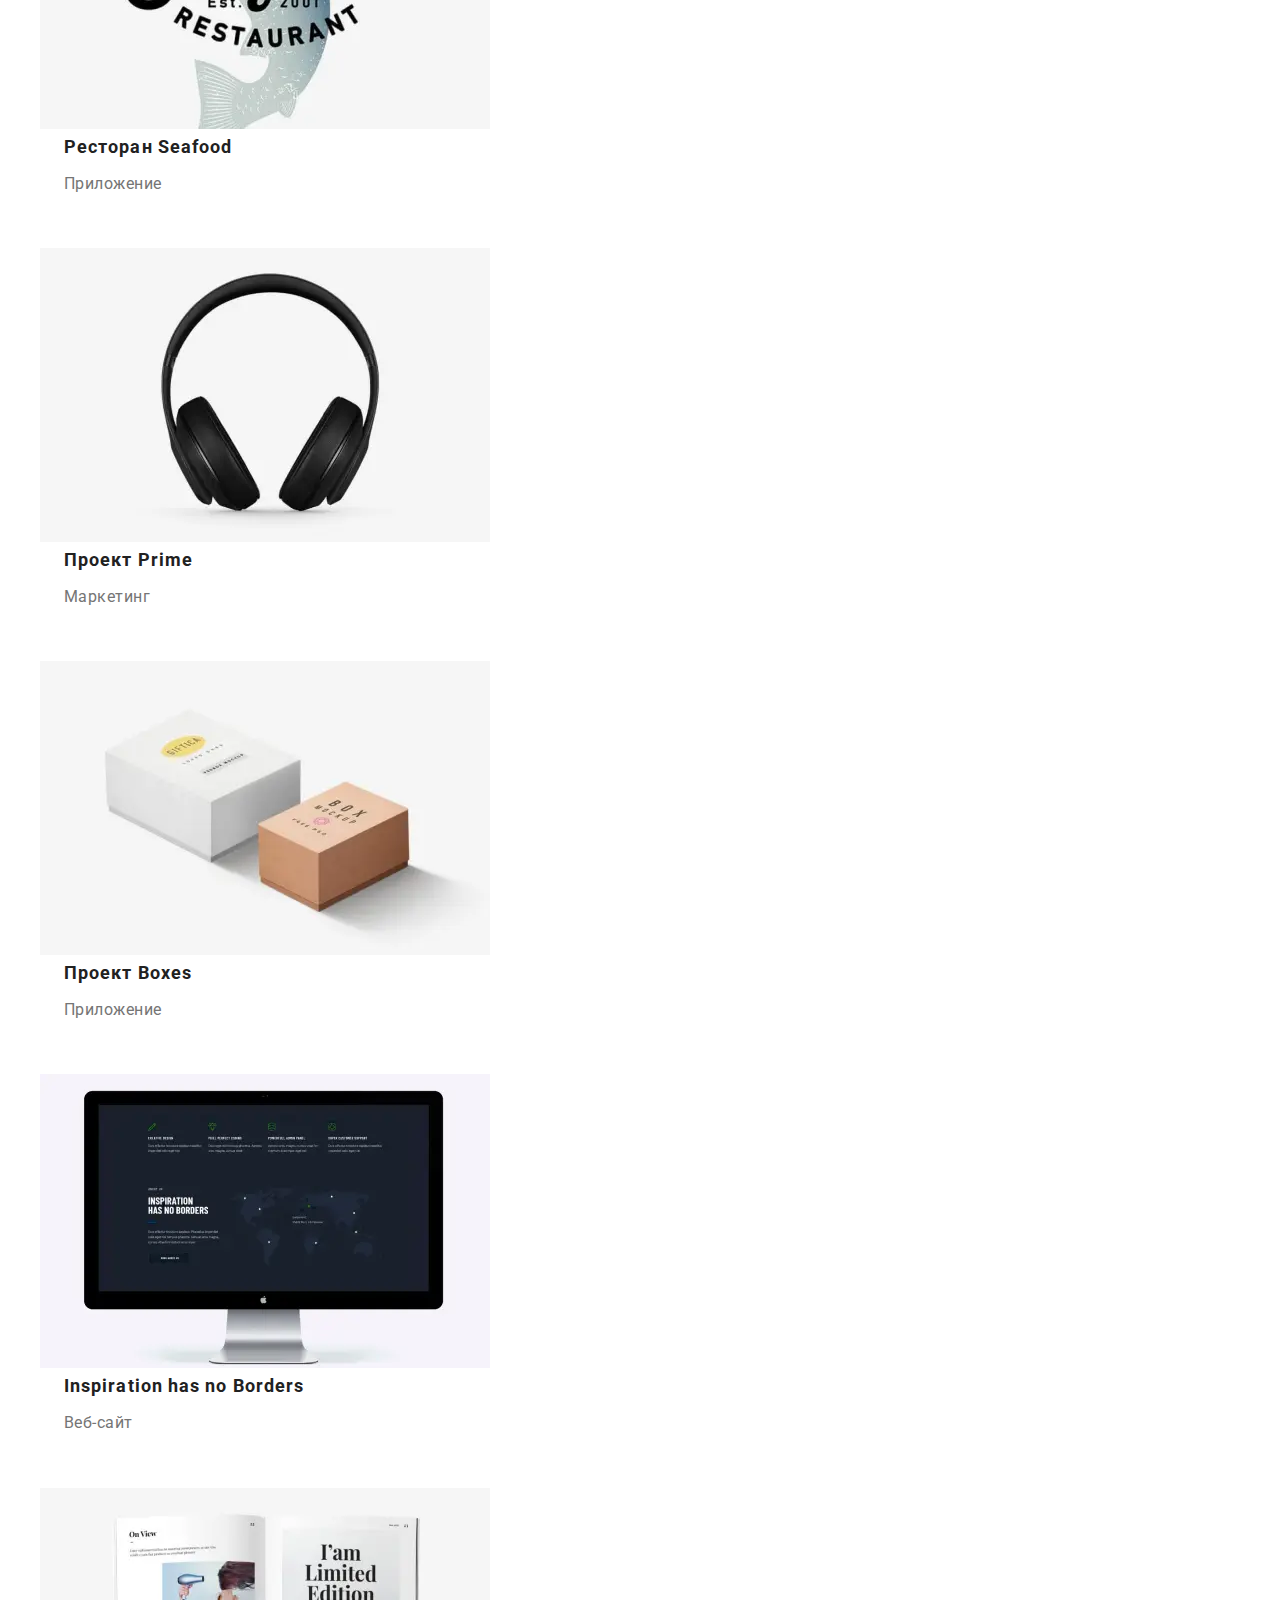
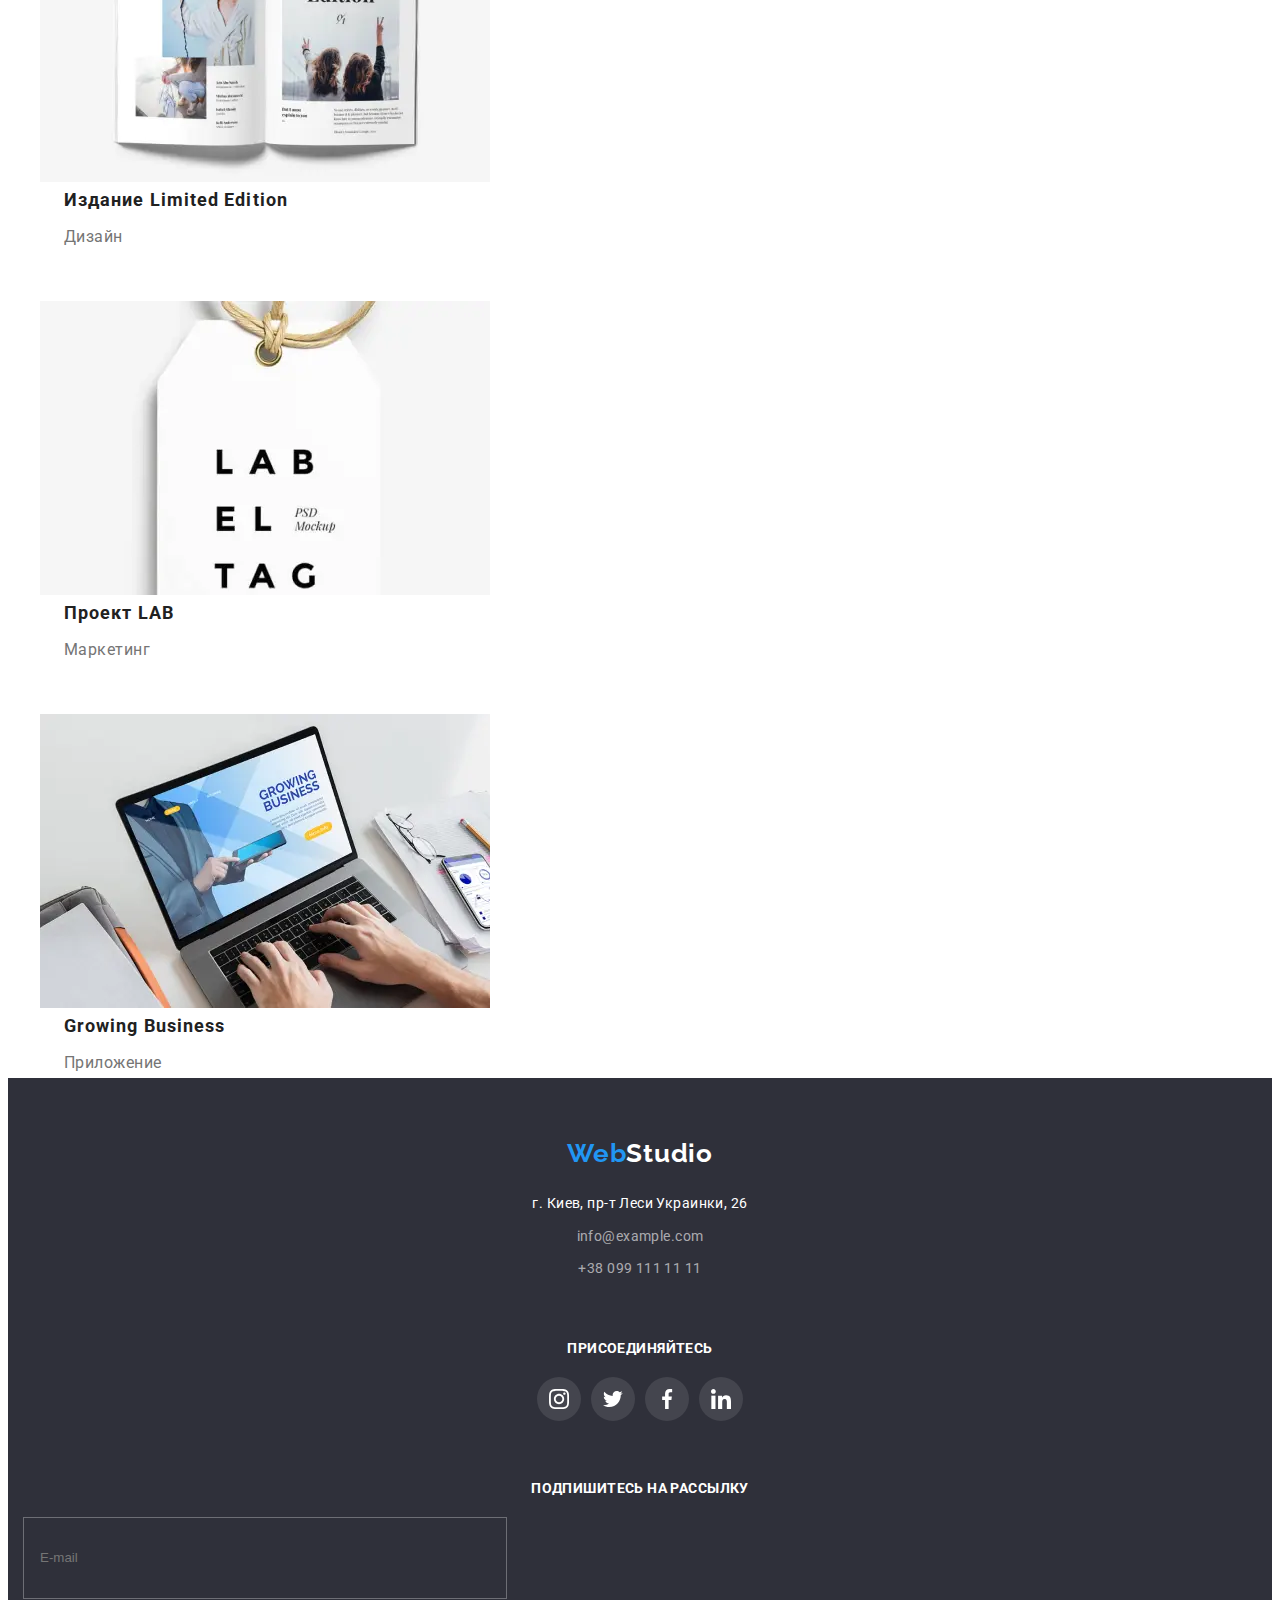
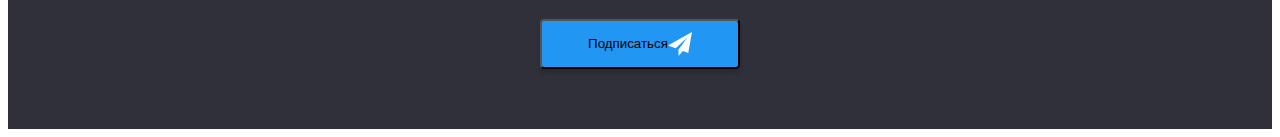
==== commit 34818ae9: "фынальна розмітка мобільної версії" ====
--- a/portfolio.html
+++ b/portfolio.html
@@ -129,7 +129,18 @@
                     <li class="work-list__item">
                         <a href="" class="work-list__link link">
                             <div class="work-list__content-wrapper">
-                                <img src="./images/portfolio/portfolio-img-3.jpg" alt="Photo" width="370" height="294">
+
+                                <picture>
+                                    <source media="(min-width: 480px)" 
+                                    srcset="./images/portfolio/mobile-portfolio-1.webp 1x,
+                                    ./images/portfolio/mobile-portfolio-1@2x.webp 2x" type="image/webp">
+
+                                    <source media="(min-width: 480px)" 
+                                    srcset="./images/portfolio/mobile-portfolio-1.jpg 1x,
+                                            ./images/portfolio/mobile-portfolio-1@2x.jpg 2x">
+
+                                    <img src="./images/portfolio/mobile-portfolio-1.jpg" alt="Photo">
+                                </picture>
                                     <p class="overlay">Технокряк это современная площадка распространения коронавируса. Компании используют эту платформу для цифрового
                                     шпионажа и атак на защищённые сервера конкурентов.</p>
                                 </div>
@@ -142,7 +153,17 @@
                     <li class="work-list__item">
                         <a href="" class="work-list__link link">
                             <div class="work-list__content-wrapper">
-                                <img src="./images/portfolio/portfolio-img-2.jpg" alt="Photo" width="370" height="294">
+                                <picture>
+                                    <source media="(min-width: 480px)" 
+                                    srcset="./images/portfolio/mobile-portfolio-2.webp 1x,
+                                    ./images/portfolio/mobile-portfolio-2@2x.webp 2x" type="image/webp">
+
+                                    <source media="(min-width: 480px)" 
+                                    srcset="./images/portfolio/mobile-portfolio-2.jpg 1x,
+                                            ./images/portfolio/mobile-portfolio-2@2x.jpg 2x">
+
+                                    <img src="./images/portfolio/mobile-portfolio-2.jpg" alt="Photo">
+                                </picture>
                                     <p class="overlay">Технокряк это современная площадка распространения коронавируса. Компании используют эту платформу для цифрового
                                     шпионажа и атак на защищённые сервера конкурентов.</p>
                             </div>
@@ -155,7 +176,17 @@
                     <li class="work-list__item">
                         <a href="" class="work-list__link link">
                             <div class="work-list__content-wrapper">
-                                <img src="./images/portfolio/portfolio-img-1.jpg" alt="Photo" width="370" height="294">
+                                <picture>
+                                    <source media="(min-width: 480px)" 
+                                    srcset="./images/portfolio/mobile-portfolio-3.webp 1x,
+                                    ./images/portfolio/mobile-portfolio-3@2x.webp 2x" type="image/webp">
+
+                                    <source media="(min-width: 480px)" 
+                                    srcset="./images/portfolio/mobile-portfolio-3.jpg 1x,
+                                            ./images/portfolio/mobile-portfolio-3@2x.jpg 2x">
+
+                                    <img src="./images/portfolio/mobile-portfolio-3.jpg" alt="Photo">
+                                </picture>
                                     <p class="overlay">Технокряк это современная площадка распространения коронавируса. Компании используют эту платформу для цифрового
                                     шпионажа и атак на защищённые сервера конкурентов.</p>
                             </div>
@@ -168,7 +199,17 @@
                     <li class="work-list__item">
                             <a href="" class="work-list__link link">
                                 <div class="work-list__content-wrapper">
-                                    <img src="./images/portfolio/portfolio-img-4.jpg" alt="Photo" width="370" height="294">
+                                    <picture>
+                                    <source media="(min-width: 480px)" 
+                                    srcset="./images/portfolio/mobile-portfolio-4.webp 1x,
+                                    ./images/portfolio/mobile-portfolio-4@2x.webp 2x" type="image/webp">
+
+                                    <source media="(min-width: 480px)" 
+                                    srcset="./images/portfolio/mobile-portfolio-4.jpg 1x,
+                                            ./images/portfolio/mobile-portfolio-4@2x.jpg 2x">
+
+                                    <img src="./images/portfolio/mobile-portfolio-4.jpg" alt="Photo">
+                                </picture>
                                         <p class="overlay">Технокряк это современная площадка распространения коронавируса. Компании используют эту платформу для цифрового
                                     шпионажа и атак на защищённые сервера конкурентов.</p>
                                 </div>
@@ -181,7 +222,17 @@
                     <li class="work-list__item">
                         <a href="" class="work-list__link link">
                             <div class="work-list__content-wrapper">
-                                <img src="./images/portfolio/portfolio-img-5.jpg" alt="Photo" width="370" height="294">
+                                <picture>
+                                    <source media="(min-width: 480px)" 
+                                    srcset="./images/portfolio/mobile-portfolio-5.webp 1x,
+                                    ./images/portfolio/mobile-portfolio-5@2x.webp 2x" type="image/webp">
+
+                                    <source media="(min-width: 480px)" 
+                                    srcset="./images/portfolio/mobile-portfolio-5.jpg 1x,
+                                            ./images/portfolio/mobile-portfolio-5@2x.jpg 2x">
+
+                                    <img src="./images/portfolio/mobile-portfolio-5.jpg" alt="Photo">
+                                </picture>
                                     <p class="overlay">Технокряк это современная площадка распространения коронавируса. Компании используют эту платформу для цифрового
                                     шпионажа и атак на защищённые сервера конкурентов.</p>
                             </div>
@@ -194,7 +245,17 @@
                     <li class="work-list__item">
                         <a href="" class="work-list__link link">
                             <div class="work-list__content-wrapper">
-                                <img src="./images/portfolio/portfolio-img-6.jpg" alt="Photo" width="370" height="294">
+                                <picture>
+                                    <source media="(min-width: 480px)" 
+                                    srcset="./images/portfolio/mobile-portfolio-6.webp 1x,
+                                    ./images/portfolio/mobile-portfolio-6@2x.webp 2x" type="image/webp">
+
+                                    <source media="(min-width: 480px)" 
+                                    srcset="./images/portfolio/mobile-portfolio-6.jpg 1x,
+                                            ./images/portfolio/mobile-portfolio-6@2x.jpg 2x">
+
+                                    <img src="./images/portfolio/mobile-portfolio-6.jpg" alt="Photo">
+                                </picture>
                                     <p class="overlay">Технокряк это современная площадка распространения коронавируса. Компании используют эту платформу для цифрового
                                     шпионажа и атак на защищённые сервера конкурентов.</p>
                             </div>
@@ -207,7 +268,17 @@
                     <li class="work-list__item">
                         <a href="" class="work-list__link link">
                             <div class="work-list__content-wrapper">
-                                <img src="./images/portfolio/portfolio-img-7.jpg" alt="Photo" width="370" height="294">
+                                <picture>
+                                    <source media="(min-width: 480px)" 
+                                    srcset="./images/portfolio/mobile-portfolio-7.webp 1x,
+                                    ./images/portfolio/mobile-portfolio-7@2x.webp 2x" type="image/webp">
+
+                                    <source media="(min-width: 480px)" 
+                                    srcset="./images/portfolio/mobile-portfolio-7.jpg 1x,
+                                            ./images/portfolio/mobile-portfolio-7@2x.jpg 2x">
+
+                                    <img src="./images/portfolio/mobile-portfolio-7.jpg" alt="Photo">
+                                </picture>
                                     <p class="overlay">Технокряк это современная площадка распространения коронавируса. Компании используют эту платформу для цифрового
                                     шпионажа и атак на защищённые сервера конкурентов.</p>
                             </div>
@@ -220,7 +291,17 @@
                     <li class="work-list__item">
                         <a href="" class="work-list__link link">
                             <div class="work-list__content-wrapper">
-                                <img src="./images/portfolio/portfolio-img-8.jpg" alt="Photo" width="370" height="294">
+                                <picture>
+                                    <source media="(min-width: 480px)" 
+                                    srcset="./images/portfolio/mobile-portfolio-8.webp 1x,
+                                    ./images/portfolio/mobile-portfolio-8@2x.webp 2x" type="image/webp">
+
+                                    <source media="(min-width: 480px)" 
+                                    srcset="./images/portfolio/mobile-portfolio-8.jpg 1x,
+                                            ./images/portfolio/mobile-portfolio-8@2x.jpg 2x">
+
+                                    <img src="./images/portfolio/mobile-portfolio-8.jpg" alt="Photo">
+                                </picture>
                                     <p class="overlay">Технокряк это современная площадка распространения коронавируса. Компании используют эту платформу для цифрового
                                     шпионажа и атак на защищённые сервера конкурентов.</p>
                             </div>
@@ -233,7 +314,17 @@
                     <li class="work-list__item">
                         <a href="" class="work-list__link link">
                             <div class="work-list__content-wrapper">
-                                <img src="./images/portfolio/portfolio-img-9.jpg" alt="Photo" width="370" height="294">
+                                <picture>
+                                    <source media="(min-width: 480px)" 
+                                    srcset="./images/portfolio/mobile-portfolio-9.webp 1x,
+                                    ./images/portfolio/mobile-portfolio-9@2x.webp 2x" type="image/webp">
+
+                                    <source media="(min-width: 480px)" 
+                                    srcset="./images/portfolio/mobile-portfolio-9.jpg 1x,
+                                            ./images/portfolio/mobile-portfolio-9@2x.jpg 2x">
+
+                                    <img src="./images/portfolio/mobile-portfolio-9.jpg" alt="Photo">
+                                </picture>
                                     <p class="overlay">Технокряк это современная площадка распространения коронавируса. Компании используют эту платформу для цифрового
                                     шпионажа и атак на защищённые сервера конкурентов.</p>
                             </div>
--- a/css/main.min.css
+++ b/css/main.min.css
@@ -1,2 +1,2 @@
-:root{--main-font: 'Roboto', sans-serif;--secondary-font: 'Raleway', sans-serif;--accent-color: #2196F3;--section-pt: 95px;--section-pb: 95px}.visually-hidden{position:absolute !important;clip:rect(1px 1px 1px 1px);clip:rect(1px, 1px, 1px, 1px);padding:0 !important;border:0 !important;height:1px !important;width:1px !important;overflow:hidden}body{font-family:var(--main-font);color:#212121}.link{text-decoration:none}.list{list-style:none}.address{font-style:normal;margin-top:20px;width:231px}h1,h2,h3,h4,h5,h6,p{margin:0}ul,ol{margin:0;padding:0}img{display:block;max-width:100%;height:auto}.container-header{width:480px;padding-right:15px;padding-left:15px;display:flex;justify-content:space-between}.container{width:480px;padding-right:15px;padding-left:15px;margin:0 auto}@media screen and (min-width: 480px){.container-header{width:480px;margin:0 auto}}@media screen and (min-width: 768px){.container-header{width:768px}}@media screen and (min-width: 1200px){.container-header{width:1200px}}@media screen and (min-width: 480px){.container{width:480px;margin:0 auto}}@media screen and (min-width: 768px){.container{width:768px}}@media screen and (min-width: 1200px){.container{width:1200px}}.header{padding-top:16px;padding-bottom:16px}.navigation__list{display:none}.contacts__link{display:none}.burger-btn,.mobile-menu__close-btn{background-color:transparent;border:none;padding:0}.burger-icon{width:40px;height:40px;padding-top:10px;padding-right:15px;fill:#212121}.mobile-menu{position:fixed;top:0;left:50%;width:100vw;max-width:480px;height:100vh;background:#ffffff;padding:48px 40px;transform:translateY(-100%) translateX(-50%);transition:transform 250ms cubic-bezier(0.4, 10, 0.2, 1)}.is-open{transform:translateY(0) translateX(-50%)}.mob-menu__social-list{display:flex;flex-wrap:wrap}.mobile-menu__close-btn{position:absolute;top:10px;right:15px}.mobile-menu__close-icon{height:40px;width:40px}.mobile-menu__link{font-weight:500;font-size:40px;line-height:1.18;letter-spacing:0.02em;color:#212121}.mobile-menu__phone-link{font-weight:500;font-size:34px;line-height:40px;letter-spacing:0.02em;color:#2196F3}.mobile-menu__mail-link{font-weight:500;font-size:24px;line-height:28px;letter-spacing:0.02em;color:#757575}.mob-menu__social-item:not(:last-child){border-right:1px solid rgba(33,33,33,0.2);padding-right:10px}.mob-menu__social-item{font-weight:500;font-size:18px;line-height:1.22;letter-spacing:0.02em;color:#2196F3;padding-left:10px}.mobile-menu__contact-phone{margin-top:32px;margin-bottom:32px}.mobile-menu__contact-mail{margin-bottom:64px}.title{font-weight:700;text-align:center;font-size:28px;line-height:1.18;letter-spacing:0.03em;margin-bottom:30px}.modal-btn{margin-left:auto;margin-right:auto;min-width:200px;padding:10px 32px;font-weight:700;font-size:16px;line-height:1.88;display:flex;align-items:center;text-align:center;letter-spacing:0.06em;color:#FFFFFF;border-radius:4px;background-color:var(--accent-color);border:none;transition:background-color 250ms cubic-bezier(0.4, 0, 0.2, 1)}.modal-btn:hover,.modal-btn:focus{background-color:#188CE8;cursor:pointer}.logo_text{font-family:var(--secondary-font);font-weight:700;font-size:26px;line-height:1.19;letter-spacing:0.03em;color:var(--accent-color)}.logo_dark_theme{color:#FFFFFF}.logo_white_theme{color:#000000}.footer__address .navigation{justify-content:center;padding-top:60px}.address{margin:0 auto;margin-top:20px;padding-bottom:60px}.navigation{display:flex;align-items:center}.address__list-mail-footer{font-weight:400;font-size:14px;line-height:1.71;text-align:center;letter-spacing:0.03em;color:rgba(255,255,255,0.6)}.address__list-tel-footer{font-weight:normal;font-size:14px;line-height:1.71;text-align:center;letter-spacing:0.03em;color:rgba(255,255,255,0.6)}.address__list-contact{font-weight:normal;font-size:14px;line-height:1.71;text-align:center;letter-spacing:0.03em;color:#FFFFFF}.address__list-item{text-align:center}.address__list-item:not(:last-child){margin-bottom:8px}.title-footer{font-weight:700;font-size:14px;line-height:1.14;text-align:center;letter-spacing:0.03em;text-transform:uppercase;color:#FFFFFF;margin-bottom:20px}.hero{width:480px;height:400px;background-image:linear-gradient(rgba(47,48,58,0.4), rgba(47,48,58,0.4)),url(../images/hero/header-mob-img.jpg);padding-top:118px;padding-bottom:198px;background-size:480px 400px;margin-bottom:60px}@media (min-device-pixel-ratio: 2), (-webkit-min-device-pixel-ratio: 2), (-o-min-device-pixel-ratio: 2 / 1), (min-resolution: 192dpi), (min-resolution: 2dppx){.hero{background-image:url(../images/hero/header-mob-img@2х.jpg)}}.hero__title{font-weight:900;font-size:26px;line-height:1.6;text-align:center;letter-spacing:0.06em;text-transform:uppercase;color:#FFFFFF;margin-bottom:30px}.about-us{display:block}.about-us__picture-item{width:100%;background:#F5F4FA;border-radius:4px;margin-bottom:30px}.about-us__advantages-list-count{text-align:center;margin-bottom:10px}.about-us__suptitle:not(:last-child){margin-bottom:30px}.our-work__regular-client-list{display:flex;flex-wrap:wrap;padding-bottom:60px}.our-work__regular-client-list-item{max-width:210px;height:90px;border:1px solid #AFB1B8;box-sizing:border-box;border-radius:4px}.our-work__regular-client-list-item{display:flex;align-items:center;justify-content:center;margin-left:25px;margin-top:30px;flex-basis:calc((100% - 60px) / 2)}.our-work__regular-client-link{display:flex;flex-wrap:wrap;align-items:center;justify-content:center}.our-work__regular-client-list-icon{fill:#AFB1B8}.container-img{padding-bottom:var(--section-pb);width:1200px;margin:0 auto;padding-left:15px;padding-right:15px}.my-team__suptitle{font-weight:500;font-size:16px;line-height:1.19;text-align:center;letter-spacing:0.03em;margin-bottom:10px}.portfolio__btn-navigation{background-color:#F5F4FA;padding:6px 22px;font-weight:500;font-size:16px;line-height:1.63;text-align:center;letter-spacing:0.03em;border:none;border-radius:4px;transition:background-color 250ms cubic-bezier(0.4, 0, 0.2, 1)}.portfolio__btn-navigation:focus,.portfolio__btn-navigation:hover{background-color:var(--accent-color);cursor:pointer;color:#FFFFFF}.portfolio__modal-btn-item:hover,.portfolio__modal-btn-item:focus{box-shadow:0px 3px 1px rgba(0,0,0,0.1),0px 1px 2px rgba(0,0,0,0.08),0px 2px 2px rgba(0,0,0,0.12)}.portfolio__modal-btn-item:not(:last-child){margin-right:8px}.work-list__title{font-weight:700;font-size:18px;line-height:2;letter-spacing:0.06em;margin-bottom:4px;color:#212121}.work-list__description{font-weight:400;font-size:16px;line-height:1.88;letter-spacing:0.03em;color:#757575}.work-list__link{margin-left:30px;margin-top:30px}.work-list__item:hover{box-shadow:0px 1px 1px rgba(0,0,0,0.12),0px 4px 4px rgba(0,0,0,0.06),1px 4px 6px rgba(0,0,0,0.16)}.footer-my-team__social-list-icon{fill:#FFFFFF;width:20px;height:20px}.footer-my-team__social-list-link{display:flex;align-items:center;justify-content:center;height:44px;width:44px;border-radius:50%;background-color:rgba(255,255,255,0.1);transition:background-color 250ms cubic-bezier(0.4, 0, 0.2, 1)}.footer-my-team__social-list-link:hover,.footer-my-team__social-list-link:focus{background-color:#2196F3}.email-form__title-mailing{font-weight:700;font-size:14px;line-height:1.14;text-align:center;letter-spacing:0.03em;text-transform:uppercase;color:#FFFFFF;margin-top:60px;margin-bottom:20px}.email-form__mailing-icon{width:100%;max-width:450px;height:50px;padding:15px 16px;border:1px solid rgba(255,255,255,0.3);align-items:center;background-color:#2F303A;color:#ffffff;resize:none;margin-bottom:20px}.email-form__btn{width:200px;height:50px;background-color:var(--accent-color);margin-left:12px;display:flex;align-items:center;justify-content:center;cursor:pointer;box-shadow:0px 4px 4px rgba(0,0,0,0.15);border-radius:4px;box-sizing:border-box;margin:0 auto}.email-form__mailing-section{padding-bottom:60px}.footer{width:480px;background:#2F303A}.address__list-contact{font-weight:400;font-size:14px;line-height:2;letter-spacing:0.03em;color:#FFFFFF}.address__list-contact:hover,.address__list-contact:focus{color:var(--accent-color)}.portfolio__navigation-modal-btn{display:flex;align-items:center;justify-content:center;padding-bottom:50px}.work-list{display:flex;flex-wrap:wrap;align-items:center;margin-top:-30px;margin-left:-30px}.work-list__item{flex-basis:calc(100% / 3 - 30px);margin-top:30px;margin-left:30px}.work-list__container-wrapper{padding-top:20px;padding-bottom:20px;background:#FFFFFF;border:1px solid #EEEEEE;box-sizing:border-box;border-top:none;padding-left:24px;padding-right:24px}.work-list__content-wrapper{position:relative;overflow:hidden}.backdrop{position:fixed;top:0;left:0;width:100vw;height:100vh;background-color:rgba(0,0,0,0.5);transition:all 250ms cubic-bezier(0.4, 0, 0.2, 1)}.modal{position:absolute;top:50%;left:50%;transform:translate(-50%, -50%);width:528px;height:580px;background-color:#ffffff;border-radius:4px;padding:40px}.modal__close-btn{position:absolute;top:8px;right:8px;width:30px;height:30px;background:#FFFFFF;border:1px solid rgba(0,0,0,0.1);border-radius:50%;cursor:pointer;display:flex;align-items:center;transition:fill 250ms cubic-bezier(0.4, 0, 0.2, 1)}.is-hidden{opacity:0;visibility:hidden;pointer-events:none}.modal__title-icon{font-weight:700;font-size:20px;line-height:1.15;text-align:center;letter-spacing:0.03em;color:#212121}.modal__title-icon{margin-bottom:12px}.modal__form{display:flex;flex-direction:column}.modal__form-input{width:100%;height:40px;border:1px solid rgba(33,33,33,0.2);border-radius:4px;padding-left:42px;transition:border 250ms cubic-bezier(0.4, 0, 0.2, 1)}.modal__form-input:focus{outline:none;border-color:var(--accent-color)}.modal__form-field:not(:first-child){margin-top:10px}.modal__title-text{font-weight:400;font-size:12px;line-height:1.16;letter-spacing:0.01em;color:#757575}.modal__form-icon{position:absolute;display:block;top:50%;left:12px;transform:translateY(-50%);transition:fill 250ms cubic-bezier(0.4, 0, 0.2, 1)}.modal__form-input:focus+.modal__form-icon{fill:var(--accent-color)}.modal__form-input-wrapper{display:block;position:relative;margin-top:4px}.modal__form-message{width:100%;height:120px;border:1px solid rgba(33,33,33,0.2);border-radius:4px;padding:12px 16px;resize:none;margin-top:4px;transition:border-color 250ms cubic-bezier(0.4, 0, 0.2, 1)}.modal__form-message::placeholder{color:gba(117, 117, 117, 0.5)}.modal__form-message:focus{outline:none;border-color:var(--accent-color)}.modal-checkbox-desc{font-weight:normal;font-size:14px;line-height:2;letter-spacing:0.03em;color:#757575;display:flex;align-items:center;margin-top:20px}.modal-checkbox-desc:before{content:"";display:block;height:16px;width:16px;border:1px solid #757575;border-radius:2px;cursor:pointer;margin-right:8px}.modal__form-term:checked+.modal-checkbox-desc::before{background-image:url("../images/icon check.svg");background-color:#2196F3;background-position:center}.modal__form-term:focus+.modal-checkbox-desc::before{outline:2px solid var(--accent-color)}.modal__form-btn{font-weight:700;font-size:16px;line-height:1.88;align-items:center;text-align:center;letter-spacing:0.06em;align-self:center;min-width:200px;height:50px;cursor:pointer;color:#FFFFFF;background:#2196F3;box-shadow:0px 4px 4px rgba(0,0,0,0.15);border-radius:4px;border:none;transition:background-color 250ms cubic-bezier(0.4, 0, 0.2, 1);margin-top:30px}.modal__form-btn:hover,.modal__form-btn:focus{background:#188CE8}.modal__form-btn:focus,.modal__form-btn:hover{fill:#2196F3}.overlay{position:absolute;top:0;left:0;height:100%;background-color:rgba(33,150,243,0.9);padding:64px 24px;color:#FFFFFF;transform:translateY(100%);transition:transform 250ms cubic-bezier(0.4, 0, 0.2, 1);font-style:normal;font-weight:400;font-size:18px;line-height:1.56;letter-spacing:0.03em}.work-list__link:hover .overlay,.work-list__link:focus .overlay{transform:translateY(0)}.my-team{width:480px;margin-top:60px;background:#F5F4FA}.my-team__social-list-footer{display:flex;align-items:center;justify-content:center}.my-team__social-link-item:not(:last-child){margin-right:10px}.my-team__social-list-icon{fill:#AFB1B8;width:20px;height:20px;transition:fill 250ms cubic-bezier(0.4, 0, 0.2, 1)}.my-team__social-list{display:flex;align-items:center;justify-content:center}.my-team__social-list-link{display:flex;justify-content:center;align-items:center;width:44px;height:44px;border-radius:50%;background-color:#fff;transition:background-color 250ms cubic-bezier(0.4, 0, 0.2, 1)}.my-team__social-list-link:hover,.my-team__social-list-link:focus{background-color:var(--accent-color)}.my-team__social-list-link:hover .my-team__social-list-icon,.my-team__social-list-link:focus .my-team__social-list-icon{fill:#FFFFFF}.my-team__list{display:block;margin:0 auto;padding-bottom:60px}.my-team__job-post{text-align:center;margin-bottom:16px}.my-team__name-job-wrapper{padding-top:30px;padding-bottom:24px;box-shadow:0px 1px 3px rgba(0,0,0,0.12),0px 1px 1px rgba(0,0,0,0.14),0px 2px 1px rgba(0,0,0,0.2);border-radius:0px 0px 4px 4px}.title{padding-top:60px}.my-team__link-item:not(:last-child){margin-bottom:30px}
+:root{--main-font: 'Roboto', sans-serif;--secondary-font: 'Raleway', sans-serif;--accent-color: #2196F3;--section-pt: 95px;--section-pb: 95px}.visually-hidden{position:absolute !important;clip:rect(1px 1px 1px 1px);clip:rect(1px, 1px, 1px, 1px);padding:0 !important;border:0 !important;height:1px !important;width:1px !important;overflow:hidden}body{font-family:var(--main-font);color:#212121}.link{text-decoration:none}.list{list-style:none}.address{font-style:normal;margin-top:20px;width:231px}h1,h2,h3,h4,h5,h6,p{margin:0}ul,ol{margin:0;padding:0}img{display:block;max-width:100%;height:auto}.container-header{padding-right:15px;padding-left:15px;display:flex;justify-content:space-between}.container{padding-right:15px;padding-left:15px}@media screen and (min-width: 480px){.container-header{width:480px;margin:0 auto}}@media screen and (min-width: 768px){.container-header{width:768px}}@media screen and (min-width: 1200px){.container-header{width:1200px}}@media screen and (min-width: 480px){.container{width:480px;margin:0 auto}}@media screen and (min-width: 768px){.container{width:768px}}@media screen and (min-width: 1200px){.container{width:1200px}}@media screen and (max-width: 767px){.navigation__list{display:none}.contacts__link{display:none}.header{padding-top:16px;padding-bottom:16px}.burger-btn,.mobile-menu__close-btn{background-color:transparent;border:none;padding:0}.burger-icon{width:40px;height:40px;padding-top:10px;padding-right:15px;fill:#212121}.mobile-menu{position:fixed;top:0;left:50%;width:100vw;height:100vh;background:#ffffff;padding:48px 40px;transform:translateY(-100%) translateX(-50%);transition:transform 250ms cubic-bezier(0.4, 10, 0.2, 1)}.is-open{transform:translateY(0) translateX(-50%)}.mob-menu__social-list{display:flex;flex-wrap:wrap}.mobile-menu__close-btn{position:absolute;top:10px;right:15px}.mobile-menu__close-icon{height:40px;width:40px}.mobile-menu__link{font-weight:500;font-size:40px;line-height:1.18;letter-spacing:0.02em;color:#212121}.mobile-menu__phone-link{font-weight:500;font-size:34px;line-height:40px;letter-spacing:0.02em;color:#2196F3}.mobile-menu__mail-link{font-weight:500;font-size:24px;line-height:28px;letter-spacing:0.02em;color:#757575}.mob-menu__social-item:not(:last-child){border-right:1px solid rgba(33,33,33,0.2);padding-right:10px}.mobile-menu__item:not(:last-child){margin-bottom:32px}.mob-menu__social-item{font-weight:500;font-size:18px;line-height:1.22;letter-spacing:0.02em;color:#2196F3;padding-left:10px}.mobile-menu__contact-phone{margin-top:50px;margin-bottom:32px}.mobile-menu__contact-mail{margin-bottom:64px}}.title{font-weight:700;text-align:center;font-size:28px;line-height:1.18;letter-spacing:0.03em;margin-bottom:30px}.modal-btn{margin-left:auto;margin-right:auto;min-width:200px;padding:10px 32px;font-weight:700;font-size:16px;line-height:1.88;display:flex;align-items:center;text-align:center;letter-spacing:0.06em;color:#FFFFFF;border-radius:4px;background-color:var(--accent-color);border:none;transition:background-color 250ms cubic-bezier(0.4, 0, 0.2, 1)}.modal-btn:hover,.modal-btn:focus{background-color:#188CE8;cursor:pointer}.logo_text{font-family:var(--secondary-font);font-weight:700;font-size:26px;line-height:1.19;letter-spacing:0.03em;color:var(--accent-color)}.logo_dark_theme{color:#FFFFFF}.logo_white_theme{color:#000000}.footer__address .navigation{justify-content:center;padding-top:60px}.address{margin:0 auto;margin-top:20px;padding-bottom:60px}.navigation{display:flex;align-items:center}.address__list-mail-footer{font-weight:400;font-size:14px;line-height:1.71;text-align:center;letter-spacing:0.03em;color:rgba(255,255,255,0.6)}.address__list-tel-footer{font-weight:normal;font-size:14px;line-height:1.71;text-align:center;letter-spacing:0.03em;color:rgba(255,255,255,0.6)}.address__list-contact{font-weight:normal;font-size:14px;line-height:1.71;text-align:center;letter-spacing:0.03em;color:#FFFFFF}.address__list-item{text-align:center}.address__list-item:not(:last-child){margin-bottom:8px}.title-footer{font-weight:700;font-size:14px;line-height:1.14;text-align:center;letter-spacing:0.03em;text-transform:uppercase;color:#FFFFFF;margin-bottom:20px}.hero{background-image:linear-gradient(rgba(47,48,58,0.4), rgba(47,48,58,0.4)),url(../images/hero/header-mob-img.jpg);padding-top:118px;padding-bottom:198px;background-size:cover;margin-bottom:60px}@media (min-device-pixel-ratio: 2), (-webkit-min-device-pixel-ratio: 2), (-o-min-device-pixel-ratio: 2 / 1), (min-resolution: 192dpi), (min-resolution: 2dppx){.hero{background-image:url(../images/hero/header-mob-img@2х.jpg)}}.hero__title{font-weight:900;font-size:26px;line-height:1.6;text-align:center;letter-spacing:0.06em;text-transform:uppercase;color:#FFFFFF;margin-bottom:30px}.about-us{display:block}.about-us__picture-item{width:100%;background:#F5F4FA;border-radius:4px;margin-bottom:30px}.about-us__advantages-list-count{text-align:center;margin-bottom:10px}.about-us__suptitle:not(:last-child){margin-bottom:30px}.our-work__regular-client-list{display:flex;flex-wrap:wrap;padding-bottom:60px}.our-work__regular-client-list-item{max-width:210px;height:90px;border:1px solid #AFB1B8;box-sizing:border-box;border-radius:4px}.our-work__regular-client-list-item{display:flex;align-items:center;justify-content:center;margin-left:25px;margin-top:30px;flex-basis:calc((100% - 60px) / 2)}.our-work__regular-client-link{display:flex;flex-wrap:wrap;align-items:center;justify-content:center}.our-work__regular-client-list-icon{fill:#AFB1B8}.container-img{padding-bottom:var(--section-pb);width:1200px;margin:0 auto;padding-left:15px;padding-right:15px}.my-team__suptitle{font-weight:500;font-size:16px;line-height:1.19;text-align:center;letter-spacing:0.03em;margin-bottom:10px}.portfolio__btn-navigation{background-color:#F5F4FA;padding:6px 22px;font-weight:500;font-size:16px;line-height:1.63;text-align:center;letter-spacing:0.03em;border:none;border-radius:4px;transition:background-color 250ms cubic-bezier(0.4, 0, 0.2, 1)}.portfolio__btn-navigation:focus,.portfolio__btn-navigation:hover{background-color:var(--accent-color);cursor:pointer;color:#FFFFFF}.portfolio__modal-btn-item:hover,.portfolio__modal-btn-item:focus{box-shadow:0px 3px 1px rgba(0,0,0,0.1),0px 1px 2px rgba(0,0,0,0.08),0px 2px 2px rgba(0,0,0,0.12)}.portfolio__modal-btn-item:not(:last-child){margin-right:8px}.work-list__title{font-weight:700;font-size:18px;line-height:2;letter-spacing:0.06em;margin-bottom:4px;color:#212121}.work-list__description{font-weight:400;font-size:16px;line-height:1.88;letter-spacing:0.03em;color:#757575}.work-list__link{margin-left:30px;margin-top:30px}.work-list__item:hover{box-shadow:0px 1px 1px rgba(0,0,0,0.12),0px 4px 4px rgba(0,0,0,0.06),1px 4px 6px rgba(0,0,0,0.16)}.footer-my-team__social-list-icon{fill:#FFFFFF;width:20px;height:20px}.footer-my-team__social-list-link{display:flex;align-items:center;justify-content:center;height:44px;width:44px;border-radius:50%;background-color:rgba(255,255,255,0.1);transition:background-color 250ms cubic-bezier(0.4, 0, 0.2, 1)}.footer-my-team__social-list-link:hover,.footer-my-team__social-list-link:focus{background-color:#2196F3}.email-form__title-mailing{font-weight:700;font-size:14px;line-height:1.14;text-align:center;letter-spacing:0.03em;text-transform:uppercase;color:#FFFFFF;margin-top:60px;margin-bottom:20px}.email-form__mailing-icon{width:100%;max-width:450px;height:50px;padding:15px 16px;border:1px solid rgba(255,255,255,0.3);align-items:center;background-color:#2F303A;color:#ffffff;resize:none;margin-bottom:20px}.email-form__btn{width:200px;height:50px;background-color:var(--accent-color);margin-left:12px;display:flex;align-items:center;justify-content:center;cursor:pointer;box-shadow:0px 4px 4px rgba(0,0,0,0.15);border-radius:4px;box-sizing:border-box;margin:0 auto}.email-form__mailing-section{padding-bottom:60px}.footer{background:#2F303A}.address__list-contact{font-weight:400;font-size:14px;line-height:2;letter-spacing:0.03em;color:#FFFFFF}.address__list-contact:hover,.address__list-contact:focus{color:var(--accent-color)}.footer__logo{padding-right:15px;padding-left:15px}.portfolio__navigation-modal-btn{display:flex;flex-wrap:wrap;margin-bottom:40px}.portfolio__modal-btn-item{margin-bottom:15px}.work-list__content-wrapper{position:relative;overflow:hidden}.work-list__item:not(:last-child){margin-bottom:30px}.work-list__title{margin-left:24px}.work-list__description{margin-left:24px}.backdrop{position:fixed;top:0;left:0;width:100vw;height:100vh;background-color:rgba(0,0,0,0.5);transition:all 250ms cubic-bezier(0.4, 0, 0.2, 1)}.modal{position:absolute;top:50%;left:50%;transform:translate(-50%, -50%);width:528px;height:580px;background-color:#ffffff;border-radius:4px;padding:40px}.modal__close-btn{position:absolute;top:8px;right:8px;width:30px;height:30px;background:#FFFFFF;border:1px solid rgba(0,0,0,0.1);border-radius:50%;cursor:pointer;display:flex;align-items:center;transition:fill 250ms cubic-bezier(0.4, 0, 0.2, 1)}.is-hidden{opacity:0;visibility:hidden;pointer-events:none}.modal__title-icon{font-weight:700;font-size:20px;line-height:1.15;text-align:center;letter-spacing:0.03em;color:#212121}.modal__title-icon{margin-bottom:12px}.modal__form{display:flex;flex-direction:column}.modal__form-input{width:100%;height:40px;border:1px solid rgba(33,33,33,0.2);border-radius:4px;padding-left:42px;transition:border 250ms cubic-bezier(0.4, 0, 0.2, 1)}.modal__form-input:focus{outline:none;border-color:var(--accent-color)}.modal__form-field:not(:first-child){margin-top:10px}.modal__title-text{font-weight:400;font-size:12px;line-height:1.16;letter-spacing:0.01em;color:#757575}.modal__form-icon{position:absolute;display:block;top:50%;left:12px;transform:translateY(-50%);transition:fill 250ms cubic-bezier(0.4, 0, 0.2, 1)}.modal__form-input:focus+.modal__form-icon{fill:var(--accent-color)}.modal__form-input-wrapper{display:block;position:relative;margin-top:4px}.modal__form-message{width:100%;height:120px;border:1px solid rgba(33,33,33,0.2);border-radius:4px;padding:12px 16px;resize:none;margin-top:4px;transition:border-color 250ms cubic-bezier(0.4, 0, 0.2, 1)}.modal__form-message::placeholder{color:gba(117, 117, 117, 0.5)}.modal__form-message:focus{outline:none;border-color:var(--accent-color)}.modal-checkbox-desc{font-weight:normal;font-size:14px;line-height:2;letter-spacing:0.03em;color:#757575;display:flex;align-items:center;margin-top:20px}.modal-checkbox-desc:before{content:"";display:block;height:16px;width:16px;border:1px solid #757575;border-radius:2px;cursor:pointer;margin-right:8px}.modal__form-term:checked+.modal-checkbox-desc::before{background-image:url("../images/icon check.svg");background-color:#2196F3;background-position:center}.modal__form-term:focus+.modal-checkbox-desc::before{outline:2px solid var(--accent-color)}.modal__form-btn{font-weight:700;font-size:16px;line-height:1.88;align-items:center;text-align:center;letter-spacing:0.06em;align-self:center;min-width:200px;height:50px;cursor:pointer;color:#FFFFFF;background:#2196F3;box-shadow:0px 4px 4px rgba(0,0,0,0.15);border-radius:4px;border:none;transition:background-color 250ms cubic-bezier(0.4, 0, 0.2, 1);margin-top:30px}.modal__form-btn:hover,.modal__form-btn:focus{background:#188CE8}.modal__form-btn:focus,.modal__form-btn:hover{fill:#2196F3}.overlay{position:absolute;top:0;left:0;height:100%;background-color:rgba(33,150,243,0.9);padding:64px 24px;color:#FFFFFF;transform:translateY(100%);transition:transform 250ms cubic-bezier(0.4, 0, 0.2, 1);font-style:normal;font-weight:400;font-size:18px;line-height:1.56;letter-spacing:0.03em}.work-list__link:hover .overlay,.work-list__link:focus .overlay{transform:translateY(0)}.my-team{margin-top:60px;background:#F5F4FA}.my-team__social-list-footer{display:flex;align-items:center;justify-content:center}.my-team__social-link-item:not(:last-child){margin-right:10px}.my-team__social-list-icon{fill:#AFB1B8;width:20px;height:20px;transition:fill 250ms cubic-bezier(0.4, 0, 0.2, 1)}.my-team__social-list{display:flex;align-items:center;justify-content:center}.my-team__social-list-link{display:flex;justify-content:center;align-items:center;width:44px;height:44px;border-radius:50%;background-color:#fff;transition:background-color 250ms cubic-bezier(0.4, 0, 0.2, 1)}.my-team__social-list-link:hover,.my-team__social-list-link:focus{background-color:var(--accent-color)}.my-team__social-list-link:hover .my-team__social-list-icon,.my-team__social-list-link:focus .my-team__social-list-icon{fill:#FFFFFF}.my-team__list{display:block;margin:0 auto;padding-bottom:60px}.my-team__job-post{text-align:center;margin-bottom:16px}.my-team__name-job-wrapper{padding-top:30px;padding-bottom:24px;box-shadow:0px 1px 3px rgba(0,0,0,0.12),0px 1px 1px rgba(0,0,0,0.14),0px 2px 1px rgba(0,0,0,0.2);border-radius:0px 0px 4px 4px}.title{padding-top:60px}.my-team__link-item:not(:last-child){margin-bottom:30px}
 /*# sourceMappingURL=main.min.css.map */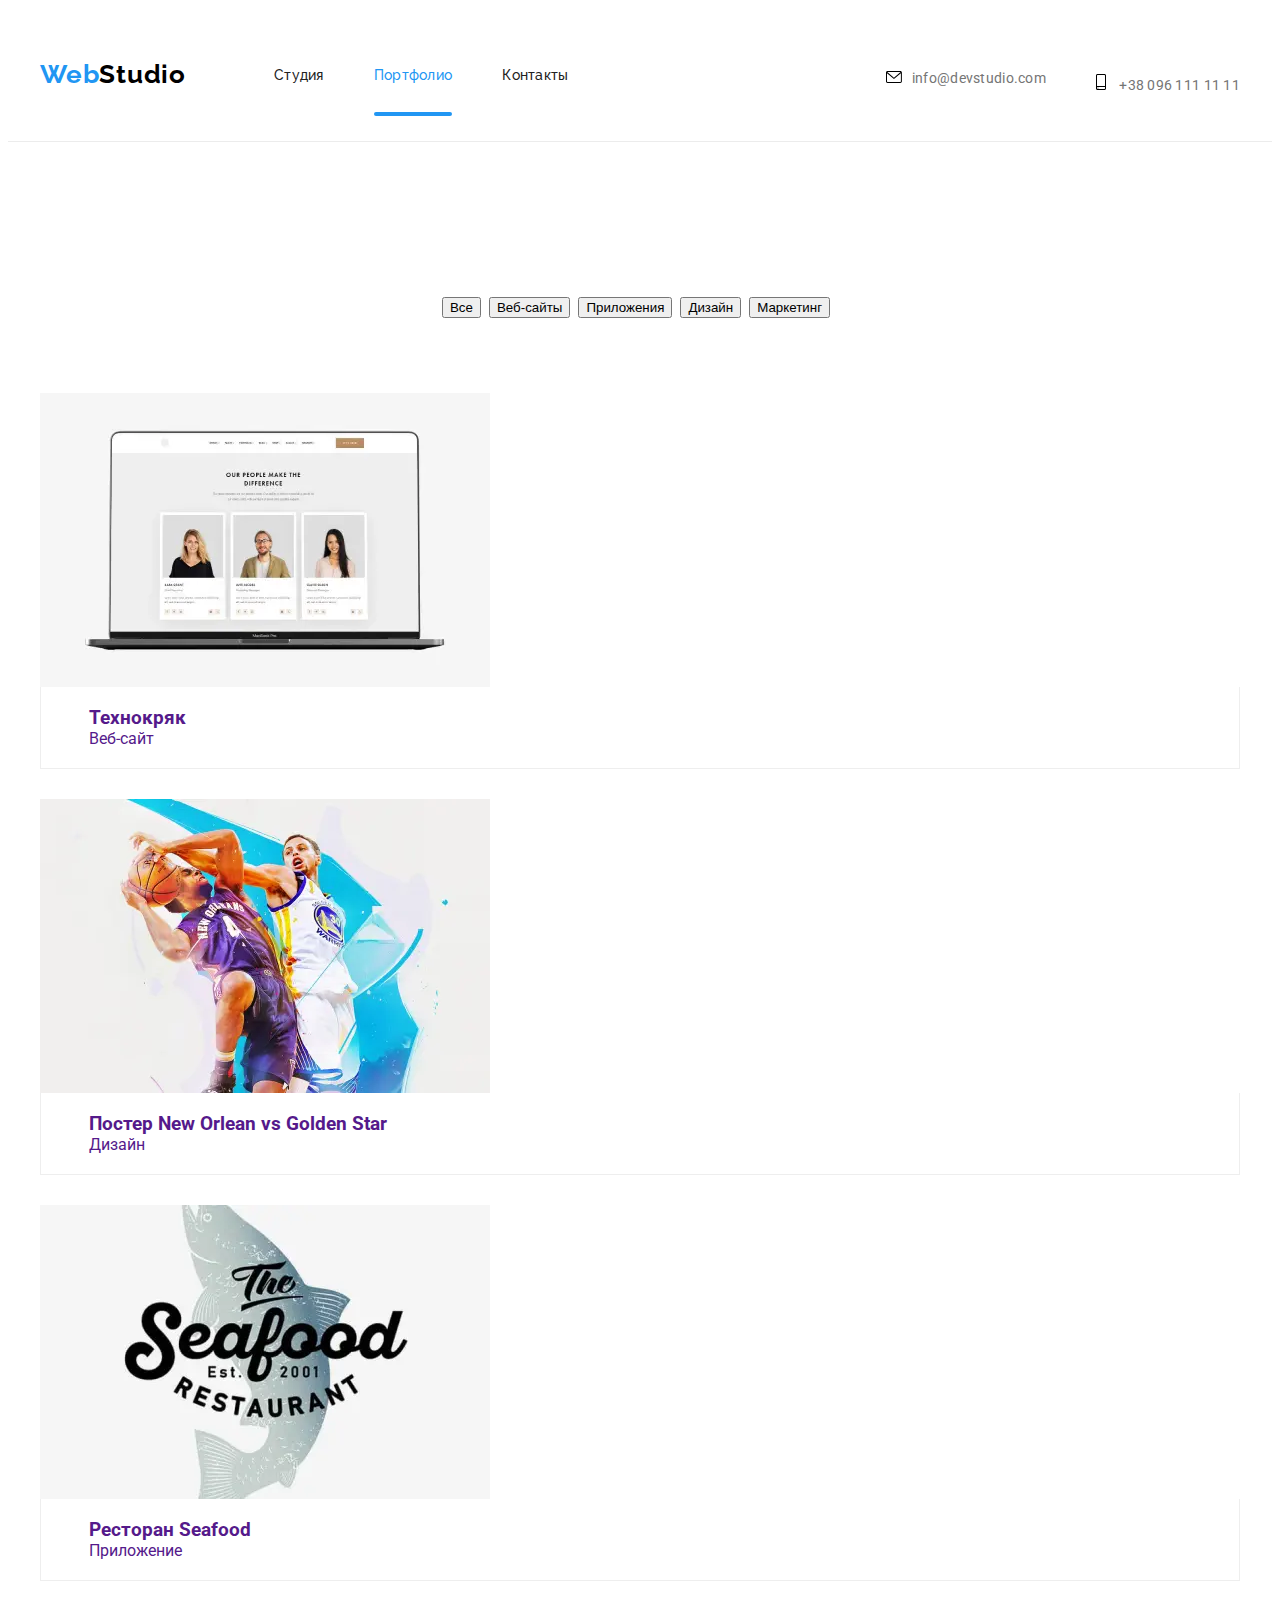
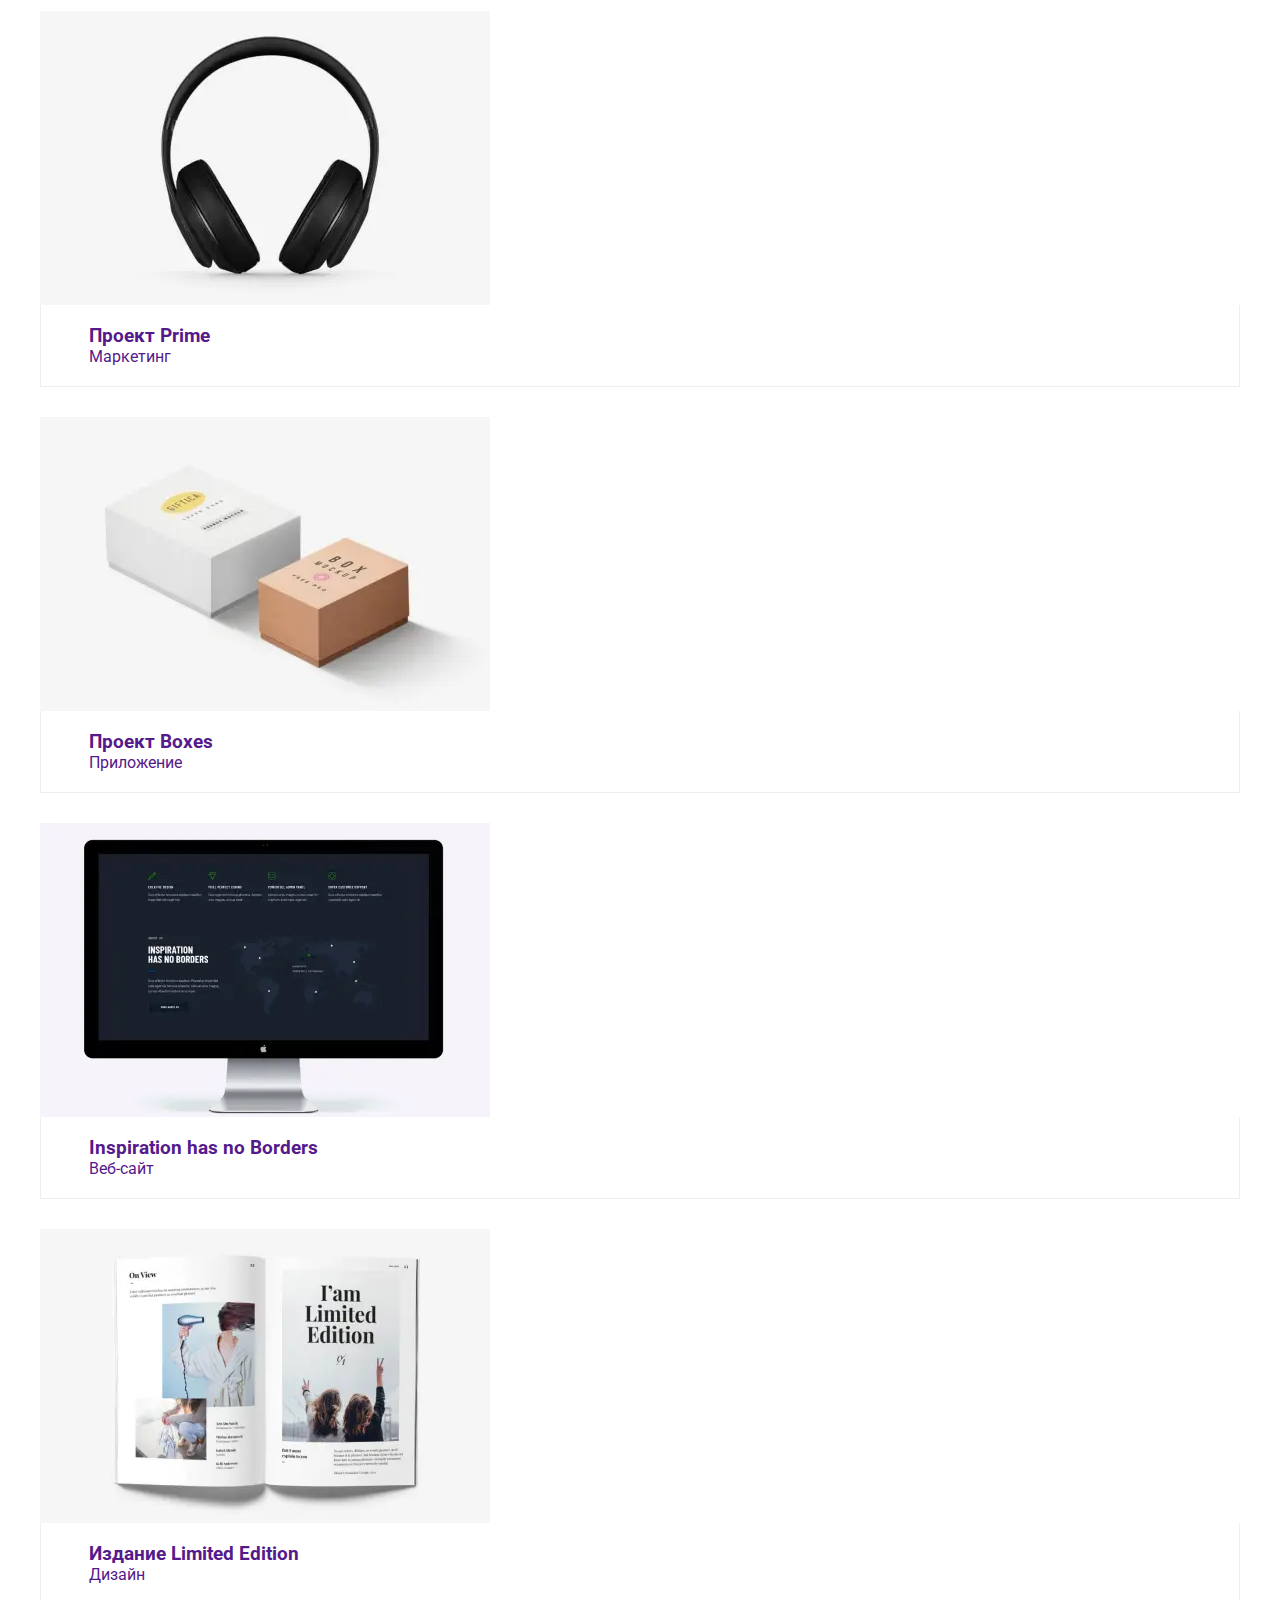
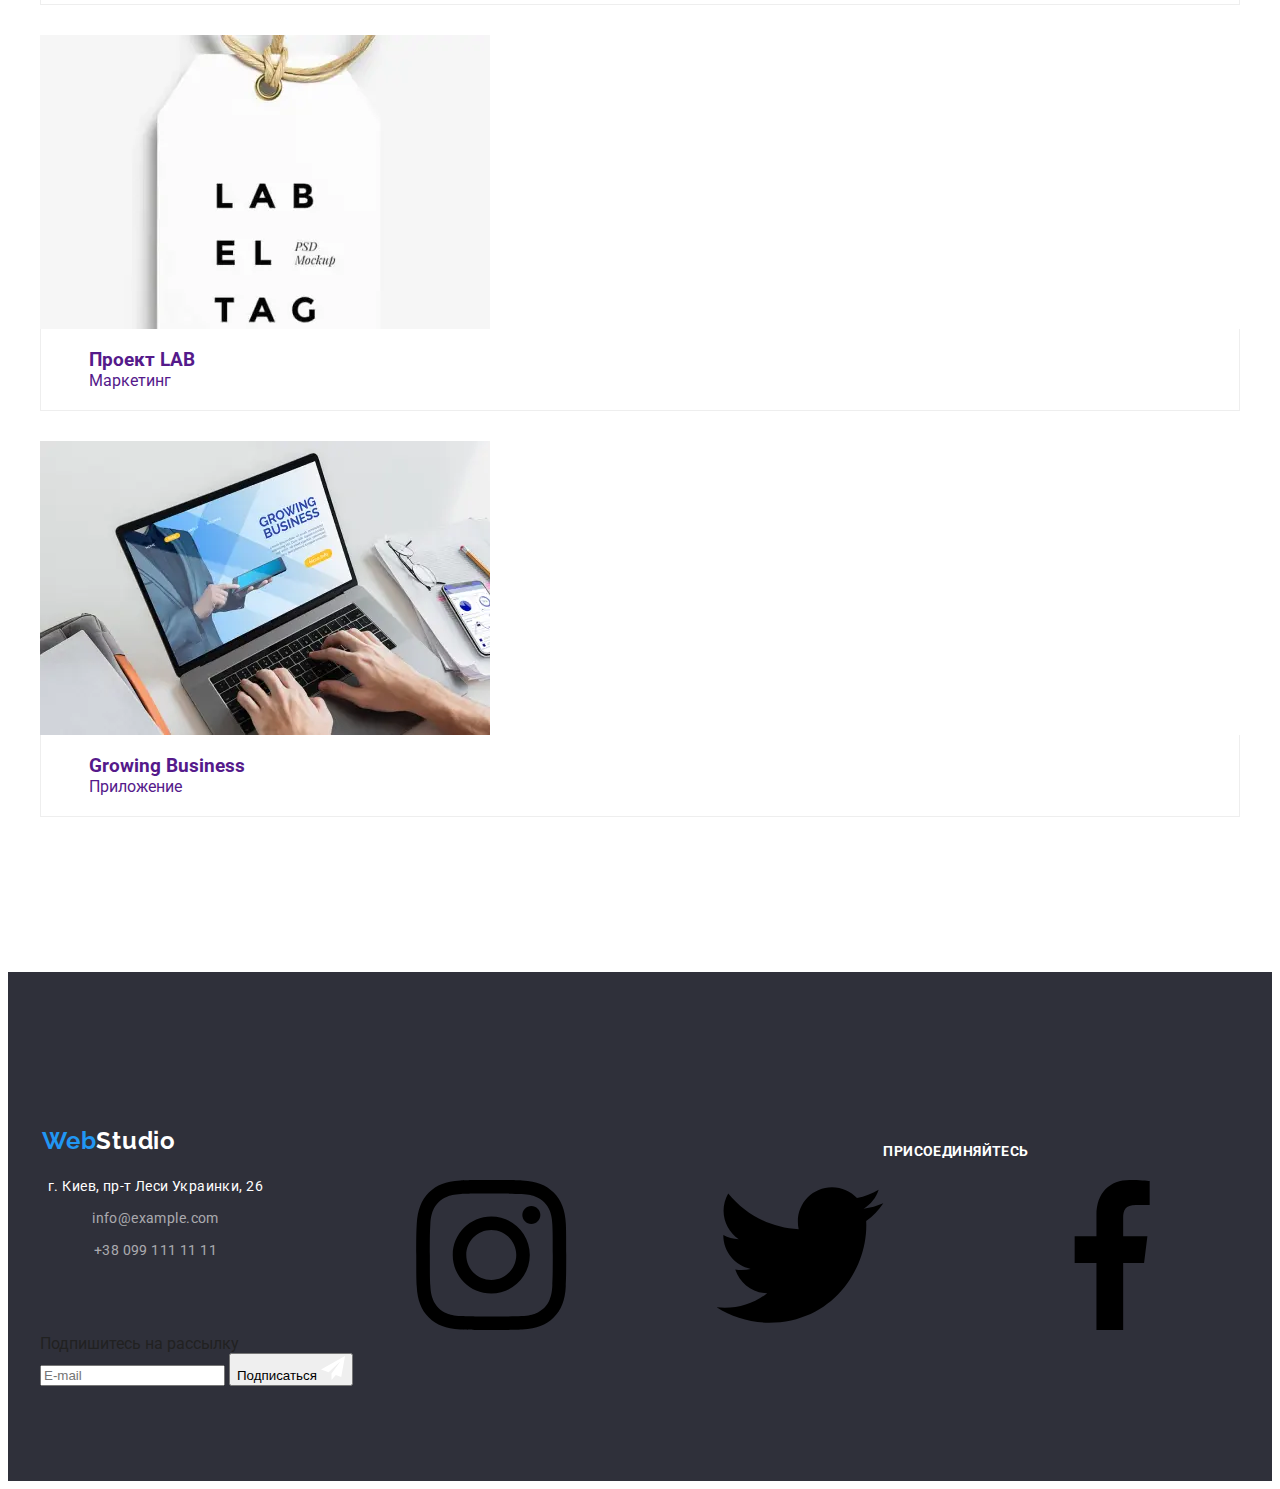
==== commit 7423cae3: "мобільна версія" ====
--- a/portfolio.html
+++ b/portfolio.html
@@ -19,28 +19,27 @@
     <header class="header">
         <div class="container-header">
             <nav class="navigation">
-                <a class="logo link" href="">
-                    <h2 class="logo_text " lang="en">Web<span class="logo_white_theme">Studio</span></h2>
-                </a>
-                <!-- <ul class="navigation__list list">
+                <a class="logo_text link" href="">Web<span class="logo_white_theme">Studio</span></a>
+                <ul class="navigation__list list">
                     <li class="navigation__list-item">
-                        <a class="navigation__list-link link current" href="./index.html">Студия</a>
+                        <a class="navigation__list-link link " href="./index.html">Студия</a>
                     </li>
                     <li class="navigation__list-item ">
-                        <a class="navigation__list-link link " href="./portfolio.html">Портфолио</a>
+                        <a class="navigation__list-link link current" href="./portfolio.html">Портфолио</a>
                     </li>
                     <li class="navigation__list-item ">
                         <a class="navigation__list-link link " href="">Контакты</a>
                     </li>
-                </ul> -->
+                </ul>
             </nav>
+
             <button type="button" class="burger-btn" data-menu-button>
                 <svg class="burger-icon">
                     <use href="./images/icons.svg#burger"></use>
                 </svg>
             </button>
             
-            <!-- <ul class="contacts__link list">
+            <ul class="contacts__link list">
                 <li class="contacts__link-list-item" >
                     <a class="address__list-mail link" href="mailto:info@devstudio.com" lang="en">
                         <svg class="contacts__link-envelope">
@@ -55,7 +54,7 @@
                         </svg>
                         +38 096 111 11 11</a>
                 </li>
-            </ul> -->
+            </ul>
         </div>
 
         <div class="mobile-menu" data-menu>
@@ -340,82 +339,147 @@
     </main> 
 
     <footer class="footer"> 
-            <div class="footer__logo">
-                <div class="footer__address">
-                    <nav class="navigation">
-                        <a class="logo link" href="">
-                            <h2 class="logo_text" lang="en">Web<span class="logo_dark_theme">Studio</span></h2>
-                        </a>
-                    </nav>
+            <div class="container">
+                <div class="footer__address-position">
+                    <div class="footer__address">
+                        <nav class="navigation">
+                            <a class="logo link" href="">Web<span class="logo_dark_theme">Studio</span></a>
+                        </nav>
+                        
+                        <address class="address">
+                            <ul class="address__list list">
+                                <li class="address__list-item" >
+                                    <a class="address__list-contact link" href="https://goo.gl/maps/BmeUKQfHhDsBWqQn6" target="_blank" rel="noopener noreferrer">г. Киев,
+                                    пр-т Леси Украинки, 26</a>
+                                </li>
+                                <li class="address__list-item" >
+                                    <a class="address__list-mail-footer link" href="mailto:info@example.com" lang="en">info@example.com</a>
+                                </li>
+                                <li class="address__list-item" >
+                                    <a class="address__list-tel-footer link" href="tel:+380991111111">+38 099 111 11 11</a>
+                                </li>
+                            </ul>
+                        </address>
+                    </div>
                     
-                    <address class="address">
-                        <ul class="address__list list">
-                            <li class="address__list-item" >
-                                <a class="address__list-contact link" href="https://goo.gl/maps/BmeUKQfHhDsBWqQn6" target="_blank" rel="noopener noreferrer">г. Киев,
-                                пр-т Леси Украинки, 26</a>
-                               </li>
-                            <li class="address__list-item" >
-                                <a class="address__list-mail-footer link" href="mailto:info@example.com" lang="en">info@example.com</a>
+                    <div class="footer__social-list">
+                        <h2 class="title-footer">присоединяйтесь</h2>
+                        
+                        <ul class="my-team__social-list-footer list">
+                            <li class="my-team__social-link-item">
+                                <a href="" class="footer-my-team__social-list-link link">
+                                    <svg class="footer-my-team__social-list-icon">
+                                        <use href="./images/icons.svg#icon-instagram"></use>
+                                    </svg>
+                                </a>
                             </li>
-                            <li class="address__list-item" >
-                                <a class="address__list-tel-footer link" href="tel:+380991111111">+38 099 111 11 11</a>
+                            <li class="my-team__social-link-item">
+                                <a href="" class="footer-my-team__social-list-link link">
+                                    <svg class="footer-my-team__social-list-icon">
+                                        <use href="./images/icons.svg#icon-Group"></use>
+                                    </svg>
+                                </a>
+                            </li>
+                            <li class="my-team__social-link-item">
+                                <a href="" class="footer-my-team__social-list-link link">
+                                    <svg class="footer-my-team__social-list-icon">
+                                        <use href="./images/icons.svg#icon-facebook"></use>
+                                    </svg>
+                                </a>
+                            </li>
+                            <li class="my-team__social-link-item">
+                                <a href="" class="footer-my-team__social-list-link link">
+                                    <svg class="footer-my-team__social-list-icon">
+                                        <use href="./images/icons.svg#icon-linkedin"></use>
+                                    </svg>
+                                </a>
                             </li>
                         </ul>
-                    </address>
-                </div>
-                
-                <div class="footer__social-list">
-                    <h2 class="title-footer">присоединяйтесь</h2>
+                    </div>
+                </div> 
+
+                    <div class="email-form ">
+                    <p class="email-form__title-mailing">Подпишитесь на рассылку</p>
+                        <form action="#" class="email-form__mailing-section" name="mail">
+                            <label class="email-form__mailing-label">
+                                <input type="email" class="email-form__mailing-icon" placeholder="E-mail">
+                            </label>
+                            <button type="submit" class="email-form__btn"> Подписаться
+                                <svg class="email-form__icon-telegram"
+                                height="24px" 
+                                width="24px">
+                                    <use href="./images/icons.svg#icon-icon-send" ></use>
+                                </svg>
+                            </button>
+                        </form>
+                    </div>   
+            </div>
+        </footer>   
+        
+        <div class="backdrop is-hidden" data-modal>
+            <div class="modal">
+                <button type="submit" class="modal__close-btn" data-modal-close>
+                    <svg class="modal__close-btn-list-icon" 
+                        height= "18px" 
+                        width= "18px"> 
+                        <use href="./images/icons.svg#icon-close-btn"></use>
+                    </svg>
+                </button>
+
+                <p class="modal__title-icon">Оставьте свои данные, мы вам перезвоним</p>
+
+                <form action="#" class="modal__form">
+                    <label class="modal__form-field">
+                        <b class="modal__title-text">Имя</b>
+                        <span class="modal__form-input-wrapper">
+                            <input type="text" name="user-name" class="modal__form-input" required minlength="2">
+                            <svg class="modal__form-icon"
+                            height= "18px" 
+                            width= "18px">
+                                <use href="./images/icons.svg#icon-person-black-18dp-1"></use>
+                            </svg>
+                        </span>
+                    </label>
+
+                    <label class="modal__form-field">
+
+                        <b class="modal__title-text">Телефон</b>
+                        <span class="modal__form-input-wrapper">
+                            <input type="tel" name="user-tel" class="modal__form-input" required 
+                            pattern="[0-9]{3}-[0-9]{3}-[0-9]{2}-[0-9]{2}" title="096-111-11-11">
+                            <svg class="modal__form-icon"
+                            height= "18px" 
+                            width= "18px">
+                                <use href="./images/icons.svg#icon-contacts__link-phone-black-18dp-1"></use>
+                            </svg>
+                        </span>
+                        
+                    </label>
+                    <label class="modal__form-field">
+
+                        <b class="modal__title-text">Почта</b>
+                        <span class="modal__form-input-wrapper">
+                            <input type="email" name="user-mail" class="modal__form-input" required>
+                            <svg class="modal__form-icon"
+                            height= "18px" 
+                            width= "18px">
+                                <use href="./images/icons.svg#icon-email-black-18dp-1"></use>
+                            </svg>
+                        </span>
+                        
+                    </label>
+                    <label class="modal__form-field">
+
+                        <b class="modal__title-text">Комментарий</b>
+                        <textarea class="modal__form-message" name="user-message" placeholder="Введите текст"></textarea>
+                    </label>
                     
-                    <ul class="my-team__social-list-footer list">
-                        <li class="my-team__social-link-item">
-                            <a href="" class="footer-my-team__social-list-link link">
-                                <svg class="footer-my-team__social-list-icon">
-                                    <use href="./images/icons.svg#icon-instagram"></use>
-                                </svg>
-                            </a>
-                        </li>
-                        <li class="my-team__social-link-item">
-                            <a href="" class="footer-my-team__social-list-link link">
-                                <svg class="footer-my-team__social-list-icon">
-                                    <use href="./images/icons.svg#icon-Group"></use>
-                                </svg>
-                            </a>
-                        </li>
-                        <li class="my-team__social-link-item">
-                            <a href="" class="footer-my-team__social-list-link link">
-                                <svg class="footer-my-team__social-list-icon">
-                                    <use href="./images/icons.svg#icon-facebook"></use>
-                                </svg>
-                            </a>
-                        </li>
-                        <li class="my-team__social-link-item">
-                            <a href="" class="footer-my-team__social-list-link link">
-                                <svg class="footer-my-team__social-list-icon">
-                                    <use href="./images/icons.svg#icon-linkedin"></use>
-                                </svg>
-                            </a>
-                        </li>
-                    </ul>
-                </div>
-
-                <div class="email-form ">
-                <p class="email-form__title-mailing">Подпишитесь на рассылку</p>
-                    <form action="#" class="email-form__mailing-section" name="mail">
-                        <label class="email-form__mailing-label">
-                            <input type="email" class="email-form__mailing-icon" placeholder="E-mail">
-                        </label>
-                        <button type="submit" class="email-form__btn"> Подписаться
-                            <svg class="email-form__icon-telegram"
-                            height="24px" 
-                            width="24px">
-                                <use href="./images/icons.svg#icon-icon-send" ></use>
-                            </svg>
-                        </button>
-                    </form>
-                </div>
+                    <input type="checkbox" id="user-term" name="user-term" class="modal__form-term visually-hidden">
+                    <label for="user-term" class="modal-checkbox-desc">Соглашаюсь с рассылкой и принимаю &nbsp; <a href="">Условия договора</a> </label>
+                    <button type="submit" class="modal__form-btn">Отправить</button>
+                </form>
             </div>
-        </footer> 
+        </div>
 
         <script src="./js/mobile-menu.js"></script>
 </body>
--- a/css/main.min.css
+++ b/css/main.min.css
@@ -1,2 +1,2 @@
-:root{--main-font: 'Roboto', sans-serif;--secondary-font: 'Raleway', sans-serif;--accent-color: #2196F3;--section-pt: 95px;--section-pb: 95px}.visually-hidden{position:absolute !important;clip:rect(1px 1px 1px 1px);clip:rect(1px, 1px, 1px, 1px);padding:0 !important;border:0 !important;height:1px !important;width:1px !important;overflow:hidden}body{font-family:var(--main-font);color:#212121}.link{text-decoration:none}.list{list-style:none}.address{font-style:normal;margin-top:20px;width:231px}h1,h2,h3,h4,h5,h6,p{margin:0}ul,ol{margin:0;padding:0}img{display:block;max-width:100%;height:auto}.container-header{padding-right:15px;padding-left:15px;display:flex;justify-content:space-between}.container{padding-right:15px;padding-left:15px}@media screen and (min-width: 480px){.container-header{width:480px;margin:0 auto}}@media screen and (min-width: 768px){.container-header{width:768px}}@media screen and (min-width: 1200px){.container-header{width:1200px}}@media screen and (min-width: 480px){.container{width:480px;margin:0 auto}}@media screen and (min-width: 768px){.container{width:768px}}@media screen and (min-width: 1200px){.container{width:1200px}}@media screen and (max-width: 767px){.navigation__list{display:none}.contacts__link{display:none}.header{padding-top:16px;padding-bottom:16px}.burger-btn,.mobile-menu__close-btn{background-color:transparent;border:none;padding:0}.burger-icon{width:40px;height:40px;padding-top:10px;padding-right:15px;fill:#212121}.mobile-menu{position:fixed;top:0;left:50%;width:100vw;height:100vh;background:#ffffff;padding:48px 40px;transform:translateY(-100%) translateX(-50%);transition:transform 250ms cubic-bezier(0.4, 10, 0.2, 1)}.is-open{transform:translateY(0) translateX(-50%)}.mob-menu__social-list{display:flex;flex-wrap:wrap}.mobile-menu__close-btn{position:absolute;top:10px;right:15px}.mobile-menu__close-icon{height:40px;width:40px}.mobile-menu__link{font-weight:500;font-size:40px;line-height:1.18;letter-spacing:0.02em;color:#212121}.mobile-menu__phone-link{font-weight:500;font-size:34px;line-height:40px;letter-spacing:0.02em;color:#2196F3}.mobile-menu__mail-link{font-weight:500;font-size:24px;line-height:28px;letter-spacing:0.02em;color:#757575}.mob-menu__social-item:not(:last-child){border-right:1px solid rgba(33,33,33,0.2);padding-right:10px}.mobile-menu__item:not(:last-child){margin-bottom:32px}.mob-menu__social-item{font-weight:500;font-size:18px;line-height:1.22;letter-spacing:0.02em;color:#2196F3;padding-left:10px}.mobile-menu__contact-phone{margin-top:50px;margin-bottom:32px}.mobile-menu__contact-mail{margin-bottom:64px}}.title{font-weight:700;text-align:center;font-size:28px;line-height:1.18;letter-spacing:0.03em;margin-bottom:30px}.modal-btn{margin-left:auto;margin-right:auto;min-width:200px;padding:10px 32px;font-weight:700;font-size:16px;line-height:1.88;display:flex;align-items:center;text-align:center;letter-spacing:0.06em;color:#FFFFFF;border-radius:4px;background-color:var(--accent-color);border:none;transition:background-color 250ms cubic-bezier(0.4, 0, 0.2, 1)}.modal-btn:hover,.modal-btn:focus{background-color:#188CE8;cursor:pointer}.logo_text{font-family:var(--secondary-font);font-weight:700;font-size:26px;line-height:1.19;letter-spacing:0.03em;color:var(--accent-color)}.logo_dark_theme{color:#FFFFFF}.logo_white_theme{color:#000000}.footer__address .navigation{justify-content:center;padding-top:60px}.address{margin:0 auto;margin-top:20px;padding-bottom:60px}.navigation{display:flex;align-items:center}.address__list-mail-footer{font-weight:400;font-size:14px;line-height:1.71;text-align:center;letter-spacing:0.03em;color:rgba(255,255,255,0.6)}.address__list-tel-footer{font-weight:normal;font-size:14px;line-height:1.71;text-align:center;letter-spacing:0.03em;color:rgba(255,255,255,0.6)}.address__list-contact{font-weight:normal;font-size:14px;line-height:1.71;text-align:center;letter-spacing:0.03em;color:#FFFFFF}.address__list-item{text-align:center}.address__list-item:not(:last-child){margin-bottom:8px}.title-footer{font-weight:700;font-size:14px;line-height:1.14;text-align:center;letter-spacing:0.03em;text-transform:uppercase;color:#FFFFFF;margin-bottom:20px}.hero{background-image:linear-gradient(rgba(47,48,58,0.4), rgba(47,48,58,0.4)),url(../images/hero/header-mob-img.jpg);padding-top:118px;padding-bottom:198px;background-size:cover;margin-bottom:60px}@media (min-device-pixel-ratio: 2), (-webkit-min-device-pixel-ratio: 2), (-o-min-device-pixel-ratio: 2 / 1), (min-resolution: 192dpi), (min-resolution: 2dppx){.hero{background-image:url(../images/hero/header-mob-img@2х.jpg)}}.hero__title{font-weight:900;font-size:26px;line-height:1.6;text-align:center;letter-spacing:0.06em;text-transform:uppercase;color:#FFFFFF;margin-bottom:30px}.about-us{display:block}.about-us__picture-item{width:100%;background:#F5F4FA;border-radius:4px;margin-bottom:30px}.about-us__advantages-list-count{text-align:center;margin-bottom:10px}.about-us__suptitle:not(:last-child){margin-bottom:30px}.our-work__regular-client-list{display:flex;flex-wrap:wrap;padding-bottom:60px}.our-work__regular-client-list-item{max-width:210px;height:90px;border:1px solid #AFB1B8;box-sizing:border-box;border-radius:4px}.our-work__regular-client-list-item{display:flex;align-items:center;justify-content:center;margin-left:25px;margin-top:30px;flex-basis:calc((100% - 60px) / 2)}.our-work__regular-client-link{display:flex;flex-wrap:wrap;align-items:center;justify-content:center}.our-work__regular-client-list-icon{fill:#AFB1B8}.container-img{padding-bottom:var(--section-pb);width:1200px;margin:0 auto;padding-left:15px;padding-right:15px}.my-team__suptitle{font-weight:500;font-size:16px;line-height:1.19;text-align:center;letter-spacing:0.03em;margin-bottom:10px}.portfolio__btn-navigation{background-color:#F5F4FA;padding:6px 22px;font-weight:500;font-size:16px;line-height:1.63;text-align:center;letter-spacing:0.03em;border:none;border-radius:4px;transition:background-color 250ms cubic-bezier(0.4, 0, 0.2, 1)}.portfolio__btn-navigation:focus,.portfolio__btn-navigation:hover{background-color:var(--accent-color);cursor:pointer;color:#FFFFFF}.portfolio__modal-btn-item:hover,.portfolio__modal-btn-item:focus{box-shadow:0px 3px 1px rgba(0,0,0,0.1),0px 1px 2px rgba(0,0,0,0.08),0px 2px 2px rgba(0,0,0,0.12)}.portfolio__modal-btn-item:not(:last-child){margin-right:8px}.work-list__title{font-weight:700;font-size:18px;line-height:2;letter-spacing:0.06em;margin-bottom:4px;color:#212121}.work-list__description{font-weight:400;font-size:16px;line-height:1.88;letter-spacing:0.03em;color:#757575}.work-list__link{margin-left:30px;margin-top:30px}.work-list__item:hover{box-shadow:0px 1px 1px rgba(0,0,0,0.12),0px 4px 4px rgba(0,0,0,0.06),1px 4px 6px rgba(0,0,0,0.16)}.footer-my-team__social-list-icon{fill:#FFFFFF;width:20px;height:20px}.footer-my-team__social-list-link{display:flex;align-items:center;justify-content:center;height:44px;width:44px;border-radius:50%;background-color:rgba(255,255,255,0.1);transition:background-color 250ms cubic-bezier(0.4, 0, 0.2, 1)}.footer-my-team__social-list-link:hover,.footer-my-team__social-list-link:focus{background-color:#2196F3}.email-form__title-mailing{font-weight:700;font-size:14px;line-height:1.14;text-align:center;letter-spacing:0.03em;text-transform:uppercase;color:#FFFFFF;margin-top:60px;margin-bottom:20px}.email-form__mailing-icon{width:100%;max-width:450px;height:50px;padding:15px 16px;border:1px solid rgba(255,255,255,0.3);align-items:center;background-color:#2F303A;color:#ffffff;resize:none;margin-bottom:20px}.email-form__btn{width:200px;height:50px;background-color:var(--accent-color);margin-left:12px;display:flex;align-items:center;justify-content:center;cursor:pointer;box-shadow:0px 4px 4px rgba(0,0,0,0.15);border-radius:4px;box-sizing:border-box;margin:0 auto}.email-form__mailing-section{padding-bottom:60px}.footer{background:#2F303A}.address__list-contact{font-weight:400;font-size:14px;line-height:2;letter-spacing:0.03em;color:#FFFFFF}.address__list-contact:hover,.address__list-contact:focus{color:var(--accent-color)}.footer__logo{padding-right:15px;padding-left:15px}.portfolio__navigation-modal-btn{display:flex;flex-wrap:wrap;margin-bottom:40px}.portfolio__modal-btn-item{margin-bottom:15px}.work-list__content-wrapper{position:relative;overflow:hidden}.work-list__item:not(:last-child){margin-bottom:30px}.work-list__title{margin-left:24px}.work-list__description{margin-left:24px}.backdrop{position:fixed;top:0;left:0;width:100vw;height:100vh;background-color:rgba(0,0,0,0.5);transition:all 250ms cubic-bezier(0.4, 0, 0.2, 1)}.modal{position:absolute;top:50%;left:50%;transform:translate(-50%, -50%);width:528px;height:580px;background-color:#ffffff;border-radius:4px;padding:40px}.modal__close-btn{position:absolute;top:8px;right:8px;width:30px;height:30px;background:#FFFFFF;border:1px solid rgba(0,0,0,0.1);border-radius:50%;cursor:pointer;display:flex;align-items:center;transition:fill 250ms cubic-bezier(0.4, 0, 0.2, 1)}.is-hidden{opacity:0;visibility:hidden;pointer-events:none}.modal__title-icon{font-weight:700;font-size:20px;line-height:1.15;text-align:center;letter-spacing:0.03em;color:#212121}.modal__title-icon{margin-bottom:12px}.modal__form{display:flex;flex-direction:column}.modal__form-input{width:100%;height:40px;border:1px solid rgba(33,33,33,0.2);border-radius:4px;padding-left:42px;transition:border 250ms cubic-bezier(0.4, 0, 0.2, 1)}.modal__form-input:focus{outline:none;border-color:var(--accent-color)}.modal__form-field:not(:first-child){margin-top:10px}.modal__title-text{font-weight:400;font-size:12px;line-height:1.16;letter-spacing:0.01em;color:#757575}.modal__form-icon{position:absolute;display:block;top:50%;left:12px;transform:translateY(-50%);transition:fill 250ms cubic-bezier(0.4, 0, 0.2, 1)}.modal__form-input:focus+.modal__form-icon{fill:var(--accent-color)}.modal__form-input-wrapper{display:block;position:relative;margin-top:4px}.modal__form-message{width:100%;height:120px;border:1px solid rgba(33,33,33,0.2);border-radius:4px;padding:12px 16px;resize:none;margin-top:4px;transition:border-color 250ms cubic-bezier(0.4, 0, 0.2, 1)}.modal__form-message::placeholder{color:gba(117, 117, 117, 0.5)}.modal__form-message:focus{outline:none;border-color:var(--accent-color)}.modal-checkbox-desc{font-weight:normal;font-size:14px;line-height:2;letter-spacing:0.03em;color:#757575;display:flex;align-items:center;margin-top:20px}.modal-checkbox-desc:before{content:"";display:block;height:16px;width:16px;border:1px solid #757575;border-radius:2px;cursor:pointer;margin-right:8px}.modal__form-term:checked+.modal-checkbox-desc::before{background-image:url("../images/icon check.svg");background-color:#2196F3;background-position:center}.modal__form-term:focus+.modal-checkbox-desc::before{outline:2px solid var(--accent-color)}.modal__form-btn{font-weight:700;font-size:16px;line-height:1.88;align-items:center;text-align:center;letter-spacing:0.06em;align-self:center;min-width:200px;height:50px;cursor:pointer;color:#FFFFFF;background:#2196F3;box-shadow:0px 4px 4px rgba(0,0,0,0.15);border-radius:4px;border:none;transition:background-color 250ms cubic-bezier(0.4, 0, 0.2, 1);margin-top:30px}.modal__form-btn:hover,.modal__form-btn:focus{background:#188CE8}.modal__form-btn:focus,.modal__form-btn:hover{fill:#2196F3}.overlay{position:absolute;top:0;left:0;height:100%;background-color:rgba(33,150,243,0.9);padding:64px 24px;color:#FFFFFF;transform:translateY(100%);transition:transform 250ms cubic-bezier(0.4, 0, 0.2, 1);font-style:normal;font-weight:400;font-size:18px;line-height:1.56;letter-spacing:0.03em}.work-list__link:hover .overlay,.work-list__link:focus .overlay{transform:translateY(0)}.my-team{margin-top:60px;background:#F5F4FA}.my-team__social-list-footer{display:flex;align-items:center;justify-content:center}.my-team__social-link-item:not(:last-child){margin-right:10px}.my-team__social-list-icon{fill:#AFB1B8;width:20px;height:20px;transition:fill 250ms cubic-bezier(0.4, 0, 0.2, 1)}.my-team__social-list{display:flex;align-items:center;justify-content:center}.my-team__social-list-link{display:flex;justify-content:center;align-items:center;width:44px;height:44px;border-radius:50%;background-color:#fff;transition:background-color 250ms cubic-bezier(0.4, 0, 0.2, 1)}.my-team__social-list-link:hover,.my-team__social-list-link:focus{background-color:var(--accent-color)}.my-team__social-list-link:hover .my-team__social-list-icon,.my-team__social-list-link:focus .my-team__social-list-icon{fill:#FFFFFF}.my-team__list{display:block;margin:0 auto;padding-bottom:60px}.my-team__job-post{text-align:center;margin-bottom:16px}.my-team__name-job-wrapper{padding-top:30px;padding-bottom:24px;box-shadow:0px 1px 3px rgba(0,0,0,0.12),0px 1px 1px rgba(0,0,0,0.14),0px 2px 1px rgba(0,0,0,0.2);border-radius:0px 0px 4px 4px}.title{padding-top:60px}.my-team__link-item:not(:last-child){margin-bottom:30px}
+:root{--main-font: 'Roboto', sans-serif;--secondary-font: 'Raleway', sans-serif;--accent-color: #2196F3;--section-pt: 95px;--section-pb: 95px}.visually-hidden{position:absolute !important;clip:rect(1px 1px 1px 1px);clip:rect(1px, 1px, 1px, 1px);padding:0 !important;border:0 !important;height:1px !important;width:1px !important;overflow:hidden}body{font-family:var(--main-font);color:#212121}.link{text-decoration:none}.list{list-style:none}.address{font-style:normal;margin-top:20px;width:231px}h1,h2,h3,h4,h5,h6,p{margin:0}ul,ol{margin:0;padding:0}img{display:block;max-width:100%;height:auto}.container-header{padding-right:15px;padding-left:15px}@media screen and (min-width: 480px){.container-header{width:480px;margin:0 auto;display:flex;justify-content:space-between}}@media (min-width: 768px){.container-header{width:768px}}@media screen and (min-width: 1200px){.container-header{width:1200px}}.container{padding-right:15px;padding-left:15px;margin:0 auto}@media screen and (min-width: 480px){.container{width:480px}}@media screen and (min-width: 768px){.container{width:768px}}@media screen and (min-width: 1200px){.container{width:1200px;padding-bottom:var(--section-pb);padding-top:var(--section-pt)}}@media screen and (max-width: 767px){.navigation__list{display:none}.contacts__link{display:none}.logo_text{padding-top:16px;padding-bottom:16px}.burger-btn,.mobile-menu__close-btn{background-color:transparent;border:none;padding:0}.burger-icon{width:40px;height:40px;padding-top:10px;padding-right:15px;fill:#212121}.mobile-menu{position:fixed;top:0;left:50%;width:100vw;height:100vh;max-width:480px;background:#ffffff;padding:48px 40px;transform:translateY(-100%) translateX(-50%);transition:transform 250ms cubic-bezier(0.4, 10, 0.2, 1)}.is-open{transform:translateY(0) translateX(-50%)}.mob-menu__social-list{display:flex;flex-wrap:wrap}.mobile-menu__close-btn{position:absolute;top:10px;right:15px}.mobile-menu__close-icon{height:40px;width:40px}.mobile-menu__link{font-weight:500;font-size:40px;line-height:1.18;letter-spacing:0.02em;color:#212121}.mobile-menu__link:hover,.mobile-menu__link:focus{color:var(--accent-color)}.mobile-menu__phone-link{font-weight:500;font-size:34px;line-height:1.18;letter-spacing:0.02em;color:#2196F3}.mobile-menu__mail-link{font-weight:500;font-size:24px;line-height:1.17;letter-spacing:0.02em;color:#757575}.mob-menu__social-item:not(:last-child){border-right:1px solid rgba(33,33,33,0.2);padding-right:10px}.mobile-menu__item:not(:last-child){margin-bottom:32px}.mob-menu__social-item{font-weight:500;font-size:18px;line-height:1.22;letter-spacing:0.02em;color:#2196F3;padding-left:10px}.mobile-menu__contact-phone{margin-top:50px;margin-bottom:32px}.mobile-menu__contact-mail{margin-bottom:64px}.contacts__link{display:none}}@media screen and (min-width: 768px){.burger-btn{display:none}.mobile-menu__list{display:none}.mobile-menu__contact-list{display:none}.mob-menu__social-list{display:none}.mobile-menu__close-btn{display:none}.contacts__link-envelope{width:14px;height:10px;margin-right:8px}.address__list-tel:hover .contacts__link-envelope,.address__list-tel:focus .contacts__link-envelope{fill:#2196F3}.contacts__link-phone{width:10px;height:14px;margin-right:8px}.contacts__link-phone:hover .contacts__link-envelope,.contacts__link-phone:focus .contacts__link-envelope{fill:#2196F3}.address__list-mail{font-weight:500;font-size:12px;line-height:1.17;letter-spacing:0.02em;color:#757575;display:flex}.address__list-mail:hover,.address__list-mail:focus{color:var(--accent-color)}.address__list-tel{font-weight:500;font-size:12px;line-height:1.17;letter-spacing:0.02em;color:#757575}.address__list-tel:hover,.address__list-tel:focus{color:var(--accent-color)}.contacts__link-list-item:not(:last-child){margin-bottom:10px}.navigation__list{display:flex}.navigation{display:flex}.logo_text{padding-top:26px;padding-bottom:26px}.navigation__list{margin-left:88px;align-items:center}.navigation__list-item:not(:last-child){margin-right:50px}.navigation__list-link{font-weight:500;font-size:14px;line-height:1.14;letter-spacing:0.02em;color:#212121}.navigation__list-link:hover,.navigation__list-link:focus{color:var(--accent-color)}.contacts__link{margin-top:20px}.current::after{content:"";display:block;width:100%;height:4px;background-color:var(--accent-color);border-radius:2px;bottom:-28px;position:relative}}@media screen and (min-width: 1200px){.container-header{display:flex;align-items:center;width:1200px;margin:0 auto;padding-left:15px;padding-right:15px}.header{padding-top:25px;padding-bottom:25px;border-bottom:1px solid #ECECEC;position:relative}.navigation__list{display:flex;align-items:center}.contacts__link{display:flex;align-items:center;margin-left:auto}.contacts__link-list-item{margin-left:50px}.logo{margin-right:93px}.navigation__list-item{position:relative}.navigation__list-item:not(:last-child){margin-right:50px}.current::after{position:absolute;content:"";display:block;width:100%;height:4px;background-color:var(--accent-color);border-radius:2px;bottom:-32px}.navigation__list-link{font-family:var(--secondary-font);font-weight:500;font-size:14px;line-height:1.14;letter-spacing:0.02em;color:#212121;transition:color 250ms cubic-bezier(0.4, 0, 0.2, 1);padding-bottom:32px}.navigation__list-link:hover,.navigation__list-link:focus{color:var(--accent-color)}.address__list-tel:hover .contacts__link-phone,.address__list-tel:focus .contacts__link-phone{fill:#2196F3}.contacts__link-phone{width:10px;height:16px;margin-right:10px;transition:fill 250ms cubic-bezier(0.4, 0, 0.2, 1)}.contacts__link-phone:hover,.contacts__link-phone:focus{fill:#2196F3}.address__list-tel{font-weight:400;font-size:14px;line-height:1.14;letter-spacing:0.02em;transition:color 250ms cubic-bezier(0.4, 0, 0.2, 1);color:#757575}.address__list-tel:hover,.address__list-tel:focus{color:var(--accent-color)}.contacts__link-envelope{height:12px;width:16px;margin-right:10px;transition:fill 250ms cubic-bezier(0.4, 0, 0.2, 1)}.address__list-mail{font-weight:400;font-size:14px;line-height:1.14;letter-spacing:0.02em;transition:color 250ms cubic-bezier(0.4, 0, 0.2, 1);color:#757575}.address__list-mail:hover,.address__list-mail:focus{color:var(--accent-color)}}.address__link-mail:hover .contacts__link-envelope{fill:#2196F3}.contacts__link-envelope:focus{fill:#2196F3}.title{font-weight:700;font-size:28px;line-height:1.18;letter-spacing:0.03em;color:#212121;text-align:center;margin-bottom:30px}@media screen and (min-width: 1200px){.title{font-size:36px;line-height:1.17;margin-bottom:50px}}.modal-btn{margin-left:auto;margin-right:auto;min-width:200px;padding:10px 32px;font-weight:700;font-size:16px;line-height:1.88;display:flex;align-items:center;text-align:center;letter-spacing:0.06em;color:#FFFFFF;border-radius:4px;background-color:var(--acent-color);border:none;transition:background-color 250ms cubic-bezier(0.4, 0, 0.2, 1)}.modal-btn:hover,.modal-btn:focus{background-color:#188CE8;cursor:pointer}.logo_text{font-family:var(--secondary-font);font-weight:700;font-size:24px;line-height:1.17;letter-spacing:0.03em;color:var(--accent-color)}@media screen and (min-width: 1200px){.logo_text{font-family:var(--secondary-font);font-weight:700;font-size:26px;line-height:1.19;letter-spacing:0.03em;color:var(--accent-color)}}.logo_dark_theme{color:#FFFFFF}.logo_white_theme{color:#000000}.footer__address .navigation{justify-content:center;padding-top:60px}.address{margin:0 auto;margin-top:20px;padding-bottom:60px}@media screen and (min-width: 768px){.address{padding-bottom:0}}.navigation{display:flex;align-items:center}.address__list-mail-footer{font-weight:400;font-size:14px;line-height:1.71;text-align:center;letter-spacing:0.03em;color:rgba(255,255,255,0.6)}.address__list-tel-footer{font-weight:normal;font-size:14px;line-height:1.71;text-align:center;letter-spacing:0.03em;color:rgba(255,255,255,0.6)}.address__list-contact{font-weight:normal;font-size:14px;line-height:1.71;text-align:center;letter-spacing:0.03em;color:#FFFFFF}.address__list-item{text-align:center}.address__list-item:not(:last-child){margin-bottom:8px}.title-footer{font-weight:700;font-size:14px;line-height:1.14;text-align:center;letter-spacing:0.03em;text-transform:uppercase;color:#FFFFFF;margin-bottom:20px}@media screen and (max-width: 767px){.hero{background-image:linear-gradient(rgba(47,48,58,0.4), rgba(47,48,58,0.4)),url(../images/hero/header-mob-img.jpg);padding-top:118px;padding-bottom:198px;background-size:cover}}@media screen and (max-width: 767px) and (min-device-pixel-ratio: 2), screen and (max-width: 767px) and (-webkit-min-device-pixel-ratio: 2), screen and (max-width: 767px) and (-o-min-device-pixel-ratio: 2 / 1), screen and (max-width: 767px) and (min-resolution: 192dpi), screen and (max-width: 767px) and (min-resolution: 2dppx){.hero{background-image:url(../images/hero/header-mob-img@2х.jpg)}}@media screen and (max-width: 767px){.hero__title{font-weight:900;font-size:26px;line-height:1.6;text-align:center;letter-spacing:0.06em;text-transform:uppercase;color:#FFFFFF;margin-bottom:30px}.about-us{display:block}}@media screen and (min-width: 768px){.hero__title{font-weight:900;font-size:26px;line-height:1.6;text-align:center;letter-spacing:0.06em;text-transform:uppercase;color:#FFFFFF;width:360px;margin:0 auto;margin-bottom:30px}.hero{background-image:linear-gradient(rgba(47,48,58,0.4), rgba(47,48,58,0.4)),url(../images/hero/header-tablet-img.jpg);padding-top:118px;padding-bottom:198px;background-size:cover}}@media screen and (min-width: 768px) and (min-device-pixel-ratio: 2), screen and (min-width: 768px) and (-webkit-min-device-pixel-ratio: 2), screen and (min-width: 768px) and (-o-min-device-pixel-ratio: 2 / 1), screen and (min-width: 768px) and (min-resolution: 192dpi), screen and (min-width: 768px) and (min-resolution: 2dppx){.hero{background-image:url(../images/hero/header-tablet-img@2x.jpg)}}@media screen and (min-width: 1200px){.hero__title{margin:0 auto;width:696px;margin-bottom:30px;font-weight:900;font-size:44px;line-height:1.36;text-align:center;letter-spacing:0.06em;text-transform:uppercase;color:#FFFFFF}.hero{max-width:1600px;width:100%;padding-bottom:105px;padding-top:200px;background-image:linear-gradient(rgba(47,48,58,0.4), rgba(47,48,58,0.4)),url("../images/hero/bc.jpg");background-repeat:no-repeat;background-size:cover;margin-right:auto;margin-left:auto}.about-us__advantages-list-count{font-weight:700;font-size:14px;line-height:1.14;letter-spacing:0.03em;text-transform:uppercase}.about-us__advantages-list-description{font-weight:400;font-size:14px;line-height:1.71;letter-spacing:0.03em;color:#757575}.about-us__advantages-list-description{margin-top:10px}}.about-us-img{display:none}@media (min-width: 1200px){.about-us-img{display:block}}.our-work{padding-top:60px;padding-bottom:60px}@media screen and (min-width: 1200px){.our-work{padding-top:var(--section-pt);padding-bottom:var(--section-pb)}}.our-work__regular-client-list-item{width:210px;height:90px;border:1px solid #AFB1B8;box-sizing:border-box;border-radius:4px}@media (min-width: 768px){.our-work__regular-client-list-item{max-width:226px}}.our-work__regular-client-list-icon{fill:#AFB1B8}.our-work__regular-client-list-item{display:flex;align-items:center;justify-content:center;margin-left:30px;margin-top:30px;flex-basis:calc((100% - 60px) / 2)}@media (min-width: 768px){.our-work__regular-client-list-item{flex-wrap:wrap;flex-basis:calc((100% - 60px) / 3)}}.our-work__regular-client-list{display:flex;flex-wrap:wrap;padding-bottom:60px;margin-left:-30px}.our-work__regular-client-link{display:flex;flex-wrap:wrap;align-items:center;justify-content:center}@media screen and (max-width: 767px){.about-us__picture-item{width:100%;background:#F5F4FA;border-radius:4px}.about-us__advantages-list-count{text-align:center;margin-bottom:10px}.about-us__suptitle:not(:last-child){margin-bottom:30px}}@media screen and (min-width: 768px){.about-us__list{display:flex;flex-wrap:wrap;padding-top:60px;padding-bottom:60px;margin-right:-30px;margin-top:-30px}.about-us__picture-item{width:354px;height:120px;margin-bottom:30px;background:#F5F4FA;border-radius:4px}.about-us__advantages-list-description{width:354px;font-weight:400;font-size:14px;line-height:1.71;letter-spacing:0.03em;color:#757575}.about-us__advantages-list-count{font-weight:700;font-size:14px;line-height:1.4;letter-spacing:0.03em;text-transform:uppercase;color:#212121;margin-bottom:10px}.about-us__suptitle{margin-top:30px;margin-right:30px;flex-basis:calc((100% - 2 * 60px) / 2)}}@media screen and (min-width: 1200px){.about-us__list{display:flex;align-items:center;margin-left:-30px;margin-top:-30px}.about-us__suptitle{flex-basis:calc(100% / 4 - 30px);margin-left:30px;margin-top:30px}.work-from{margin-left:-30px;margin-top:-30px;display:flex;align-items:center}.work-from__list-item{flex-basis:calc(100% / 3 - 30px);margin-left:30px;margin-top:30px}.about-us__picture_img{display:flex;align-items:center;justify-content:center;width:270px;height:120px;background:#F5F4FA;border-radius:4px;margin-bottom:30px}.about-us__picture-item{width:70px;height:70px}.current{color:#2196F3}.our-work__regular-client-link{display:flex;align-items:center;justify-content:center;height:90px;width:170px;fill:#AFB1B8;transition:fill 250ms cubic-bezier(0.4, 0, 0.2, 1),border 250ms cubic-bezier(0.4, 0, 0.2, 1)}.our-work__regular-client-list{display:flex;align-items:center;justify-content:space-between}.our-work__regular-client-list-icon{transition:fill 250ms cubic-bezier(0.4, 0, 0.2, 1),border 250ms cubic-bezier(0.4, 0, 0.2, 1)}.our-work__regular-client-link:hover .our-work__regular-client-list-icon,.our-work__regular-client-link:focus .our-work__regular-client-list-icon{fill:var(--accent-color)}.our-work__regular-client-link{border:1px solid #AFB1B8;box-sizing:border-box;border-radius:4px}.our-work__regular-client-link:hover,.our-work__regular-client-link:focus{border:1px solid #2196F3}.work-from__wrapper-about-containet{position:relative;justify-content:center}.work-from__wrapper-list-item{position:absolute;left:0;bottom:0;display:flex;padding-top:27px;padding-bottom:27px;width:100%;justify-content:center;font-style:normal;font-weight:700;font-size:14px;line-height:1.14;text-align:center;letter-spacing:0.03em;text-transform:uppercase;color:#FFFFFF;background-color:rgba(47,48,58,0.8)}}@media screen and (min-width: 1200px){.container-img{padding-bottom:var(--section-pb);width:1200px;padding-left:15px;padding-right:15px}}.my-team__suptitle{font-weight:500;font-size:16px;line-height:1.19;text-align:center;letter-spacing:0.03em;margin-bottom:10px}@media screen and (max-width: 1200px){.portfolio__btn-navigation{background-color:#F5F4FA;padding:6px 22px;font-weight:500;font-size:16px;line-height:1.63;text-align:center;letter-spacing:0.03em;border:none;border-radius:4px;transition:background-color 250ms cubic-bezier(0.4, 0, 0.2, 1)}.portfolio__btn-navigation:focus,.portfolio__btn-navigation:hover{background-color:var(--accent-color);cursor:pointer;color:#FFFFFF}.portfolio__modal-btn-item:hover,.portfolio__modal-btn-item:focus{box-shadow:0px 3px 1px rgba(0,0,0,0.1),0px 1px 2px rgba(0,0,0,0.08),0px 2px 2px rgba(0,0,0,0.12)}.portfolio__modal-btn-item:not(:last-child){margin-right:8px}.work-list__title{font-weight:700;font-size:18px;line-height:2;letter-spacing:0.06em;margin-bottom:4px;color:#212121}.work-list__description{font-weight:400;font-size:16px;line-height:1.88;letter-spacing:0.03em;color:#757575}.work-list__link{margin-left:30px;margin-top:30px}.work-list__item:hover{box-shadow:0px 1px 1px rgba(0,0,0,0.12),0px 4px 4px rgba(0,0,0,0.06),1px 4px 6px rgba(0,0,0,0.16)}}@media screen and (max-width: 1200px){.footer-my-team__social-list-icon{fill:#FFFFFF;width:20px;height:20px}.footer-my-team__social-list-link{display:flex;align-items:center;justify-content:center;height:44px;width:44px;border-radius:50%;background-color:rgba(255,255,255,0.1);transition:background-color 250ms cubic-bezier(0.4, 0, 0.2, 1)}.footer-my-team__social-list-link:hover,.footer-my-team__social-list-link:focus{background-color:#2196F3}}@media screen and (min-width: 1200px){.title-footer{font-weight:700;font-size:24px;line-height:1.17;text-align:center;letter-spacing:0.03em;color:#2196F3}.title-footer{font-weight:700;font-size:14px;line-height:1.14;letter-spacing:0.03em;text-transform:uppercase;color:#FFFFFF;margin-bottom:20px}}@media screen and (max-width: 1200px){.email-form__title-mailing{font-weight:700;font-size:14px;line-height:1.14;text-align:center;letter-spacing:0.03em;text-transform:uppercase;color:#FFFFFF;margin-top:60px;margin-bottom:20px}.email-form__mailing-icon{width:100%;max-width:450px;height:50px;padding:15px 16px;border:1px solid rgba(255,255,255,0.3);align-items:center;background-color:#2F303A;color:#ffffff;resize:none;margin-bottom:20px}.email-form__btn{width:200px;height:50px;background-color:var(--accent-color);margin-left:12px;display:flex;align-items:center;justify-content:center;cursor:pointer;box-shadow:0px 4px 4px rgba(0,0,0,0.15);border-radius:4px;box-sizing:border-box;margin:0 auto}.email-form__mailing-section{padding-bottom:60px}.email-form__mailing-label{display:flex;justify-content:center}}@media screen and (min-width: 768px){.footer__address-position{display:flex}}@media screen and (min-width: 1200px){.footer__email-form__mailing-label{box-sizing:border-box;filter:drop-shadow(0px 4px 4px rgba(0,0,0,0.15));border-radius:4px}.footer__email-form{margin-left:93px}.footer__email-form__title-mailing{padding-bottom:20px}.footer__email-form__icon-telegram{margin-left:9px}.footer__email-form__mailing-section{display:flex}.footer__email-form__title-mailing{font-weight:700;font-size:14px;line-height:1.14;letter-spacing:0.03em;text-transform:uppercase;color:#FFFFFF}}.footer{background:#2F303A}.address__list-contact{font-weight:400;font-size:14px;line-height:1.7;letter-spacing:0.03em;color:#FFFFFF}.address__list-contact:hover,.address__list-contact:focus{color:var(--accent-color)}.footer__logo{padding-right:15px;padding-left:15px;max-width:480px;margin:0 auto}.footer__social-list{margin-top:65px;margin-left:165px}@media screen and (max-width: 767px){.footer__social-list{margin:0 auto}}.logo{font-family:Raleway;font-weight:700;font-size:24px;line-height:1.16;text-align:center;letter-spacing:0.03em;color:#2196F3}@media screen and (min-width: 1200px){.footer__logo{display:flex;width:1200px;margin:0 auto;padding-right:15px;padding-left:15px;padding-top:60px;padding-bottom:60px}.footer__social-list{margin-left:70px;padding-top:12px}.addres__list-item:not(:last-child){margin-bottom:9px}}.portfolio__navigation-modal-btn{display:flex;flex-wrap:wrap;margin-bottom:40px;justify-content:center;margin-top:60px}.portfolio__modal-btn-item{margin-bottom:15px}@media screen and (min-width: 768px){.portfolio__modal-btn-item{margin-right:8px}}.work-list__content-wrapper{position:relative;overflow:hidden}.work-list__item:not(:last-child){margin-bottom:30px}.work-list__title{margin-left:24px}.work-list__description{margin-left:24px}.work-list{margin-bottom:60px}@media screen and (min-width: 1200px){.portfolio__navigation-modal-btn{display:flex;align-items:center;justify-content:center;padding-bottom:50px;flex-wrap:wrap}.work-list{display:block;flex-wrap:wrap;align-items:center;margin-top:-30px;margin-left:-30px}.work-list__item{flex-basis:calc(100% / 3 - 30px);margin-top:30px;margin-left:30px}.work-list__container-wrapper{padding-top:20px;padding-bottom:20px;background:#FFFFFF;border:1px solid #EEEEEE;box-sizing:border-box;border-top:none;padding-left:24px;padding-right:24px}.work-list__content-wrapper{position:relative;overflow:hidden}.portfolio__modal-btn-item{margin-bottom:15px}}.backdrop{position:fixed;top:0;left:0;width:100vw;height:100vh;background-color:rgba(0,0,0,0.5);transition:all 250ms cubic-bezier(0.4, 0, 0.2, 1)}.modal{position:absolute;top:50%;left:50%;transform:translate(-50%, -50%);width:528px;height:580px;background-color:#ffffff;border-radius:4px;padding:40px}.modal__close-btn{position:absolute;top:8px;right:8px;width:30px;height:30px;background:#FFFFFF;border:1px solid rgba(0,0,0,0.1);border-radius:50%;cursor:pointer;display:flex;align-items:center;transition:fill 250ms cubic-bezier(0.4, 0, 0.2, 1)}.is-hidden{opacity:0;visibility:hidden;pointer-events:none}.modal__title-icon{font-weight:700;font-size:20px;line-height:1.15;text-align:center;letter-spacing:0.03em;color:#212121}.modal__title-icon{margin-bottom:12px}.modal__form{display:flex;flex-direction:column}.modal__form-input{width:100%;height:40px;border:1px solid rgba(33,33,33,0.2);border-radius:4px;padding-left:42px;transition:border 250ms cubic-bezier(0.4, 0, 0.2, 1)}.modal__form-input:focus{outline:none;border-color:var(--accent-color)}.modal__form-field:not(:first-child){margin-top:10px}.modal__title-text{font-weight:400;font-size:12px;line-height:1.16;letter-spacing:0.01em;color:#757575}.modal__form-icon{position:absolute;display:block;top:50%;left:12px;transform:translateY(-50%);transition:fill 250ms cubic-bezier(0.4, 0, 0.2, 1)}.modal__form-input:focus+.modal__form-icon{fill:var(--accent-color)}.modal__form-input-wrapper{display:block;position:relative;margin-top:4px}.modal__form-message{width:100%;height:120px;border:1px solid rgba(33,33,33,0.2);border-radius:4px;padding:12px 16px;resize:none;margin-top:4px;transition:border-color 250ms cubic-bezier(0.4, 0, 0.2, 1)}.modal__form-message::placeholder{color:gba(117, 117, 117, 0.5)}.modal__form-message:focus{outline:none;border-color:var(--accent-color)}.modal-checkbox-desc{font-weight:normal;font-size:14px;line-height:2;letter-spacing:0.03em;color:#757575;display:flex;align-items:center;margin-top:20px}.modal-checkbox-desc:before{content:"";display:block;height:16px;width:16px;border:1px solid #757575;border-radius:2px;cursor:pointer;margin-right:8px}.modal__form-term:checked+.modal-checkbox-desc::before{background-image:url("../images/icon check.svg");background-color:#2196F3;background-position:center}.modal__form-term:focus+.modal-checkbox-desc::before{outline:2px solid var(--accent-color)}.modal__form-btn{font-weight:700;font-size:16px;line-height:1.88;align-items:center;text-align:center;letter-spacing:0.06em;align-self:center;min-width:200px;height:50px;cursor:pointer;color:#FFFFFF;background:#2196F3;box-shadow:0px 4px 4px rgba(0,0,0,0.15);border-radius:4px;border:none;transition:background-color 250ms cubic-bezier(0.4, 0, 0.2, 1);margin-top:30px}.modal__form-btn:hover,.modal__form-btn:focus{background:#188CE8}.modal__form-btn:focus,.modal__form-btn:hover{fill:#2196F3}.modal__form-input:focus+.modal__title-text{color:var(--accent-color)}.overlay{position:absolute;top:0;left:0;height:100%;background-color:rgba(33,150,243,0.9);padding:64px 24px;color:#FFFFFF;transform:translateY(100%);transition:transform 250ms cubic-bezier(0.4, 0, 0.2, 1);font-style:normal;font-weight:400;font-size:18px;line-height:1.56;letter-spacing:0.03em}.work-list__link:hover .overlay,.work-list__link:focus .overlay{transform:translateY(0)}.my-team{margin-top:60px;background:#F5F4FA}.my-team__social-list-footer{display:flex;align-items:center;justify-content:center}.my-team__social-link-item:not(:last-child){margin-right:10px}.my-team__social-list-icon{fill:#AFB1B8;width:20px;height:20px;transition:fill 250ms cubic-bezier(0.4, 0, 0.2, 1)}.my-team__social-list{display:flex;align-items:center;justify-content:center}.my-team__social-list-link{display:flex;justify-content:center;align-items:center;width:44px;height:44px;border-radius:50%;background-color:#fff;transition:background-color 250ms cubic-bezier(0.4, 0, 0.2, 1)}.my-team__social-list-link:hover,.my-team__social-list-link:focus{background-color:var(--accent-color)}.my-team__social-list-link:hover .my-team__social-list-icon,.my-team__social-list-link:focus .my-team__social-list-icon{fill:#FFFFFF}.my-team__list{display:block;margin:0 auto;padding-bottom:60px}.my-team__job-post{text-align:center;margin-bottom:16px}.my-team__name-job-wrapper{padding-top:30px;padding-bottom:24px;box-shadow:0px 1px 3px rgba(0,0,0,0.12),0px 1px 1px rgba(0,0,0,0.14),0px 2px 1px rgba(0,0,0,0.2);border-radius:0px 0px 4px 4px}@media screen and (max-width: 767px){.my-team__link-item:not(:last-child){margin-bottom:30px}}@media screen and (min-width: 768px){.my-team{padding-bottom:60px;padding-top:60px;background:#F5F4FA}.my-team__list{display:flex;flex-wrap:wrap;margin-top:-30px;margin-right:-30px;justify-content:center}.my-team__social-list{display:flex;justify-content:center;margin-bottom:24px}.my-team__social-list-icon{width:20px;height:20px;fill:#AFB1B8}.my-team__social-list-link{display:flex;justify-content:center;align-items:center;width:44px;height:44px;border-radius:50%;background-color:#fff;transition:background-color 250ms cubic-bezier(0.4, 0, 0.2, 1)}.my-team__job-post{font-size:16px;line-height:1.19;text-align:center;letter-spacing:0.03em;color:#757575;margin-bottom:16px}.my-team__suptitle{font-weight:500;font-size:16px;line-height:1.19;text-align:center;letter-spacing:0.03em;color:#212121;margin-bottom:10px;margin-top:30px}.my-team__link-item{margin-top:30px;margin-right:30px;background:#FFFFFF;box-shadow:0px 1px 3px rgba(0,0,0,0.12),0px 1px 1px rgba(0,0,0,0.14),0px 2px 1px rgba(0,0,0,0.2);border-radius:0px 0px 4px 4px;flex-basis:calc((100% - 2 * 60px) / 2)}}@media screen and (min-width: 1200px){.my-team__parametr-img{width:270px;height:260px}.my-team__list{display:flex;align-items:center;margin-left:-30px;margin-top:-30px}.my-team__link-item{flex-basis:calc(100% / 3 - 30px);margin-left:30px;margin-top:30px;box-shadow:0px 1px 3px rgba(0,0,0,0.12),0px 1px 1px rgba(0,0,0,0.14),0px 2px 1px rgba(0,0,0,0.2)}.my-team__name-job-wrapper{padding-top:30px;padding-bottom:30px;padding-left:32px;padding-right:32px;border-radius:0px 0px 4px 4px;border-top:none;background-color:#fff}.my-team__job-post{font-weight:400;font-size:16px;line-height:1.19;text-align:center;letter-spacing:0.03em;color:#757575;margin-bottom:16px}.my-team{width:100%;background-color:#F5F4FA;margin:0 auto;padding-left:15px;padding-right:15px}}
 /*# sourceMappingURL=main.min.css.map */